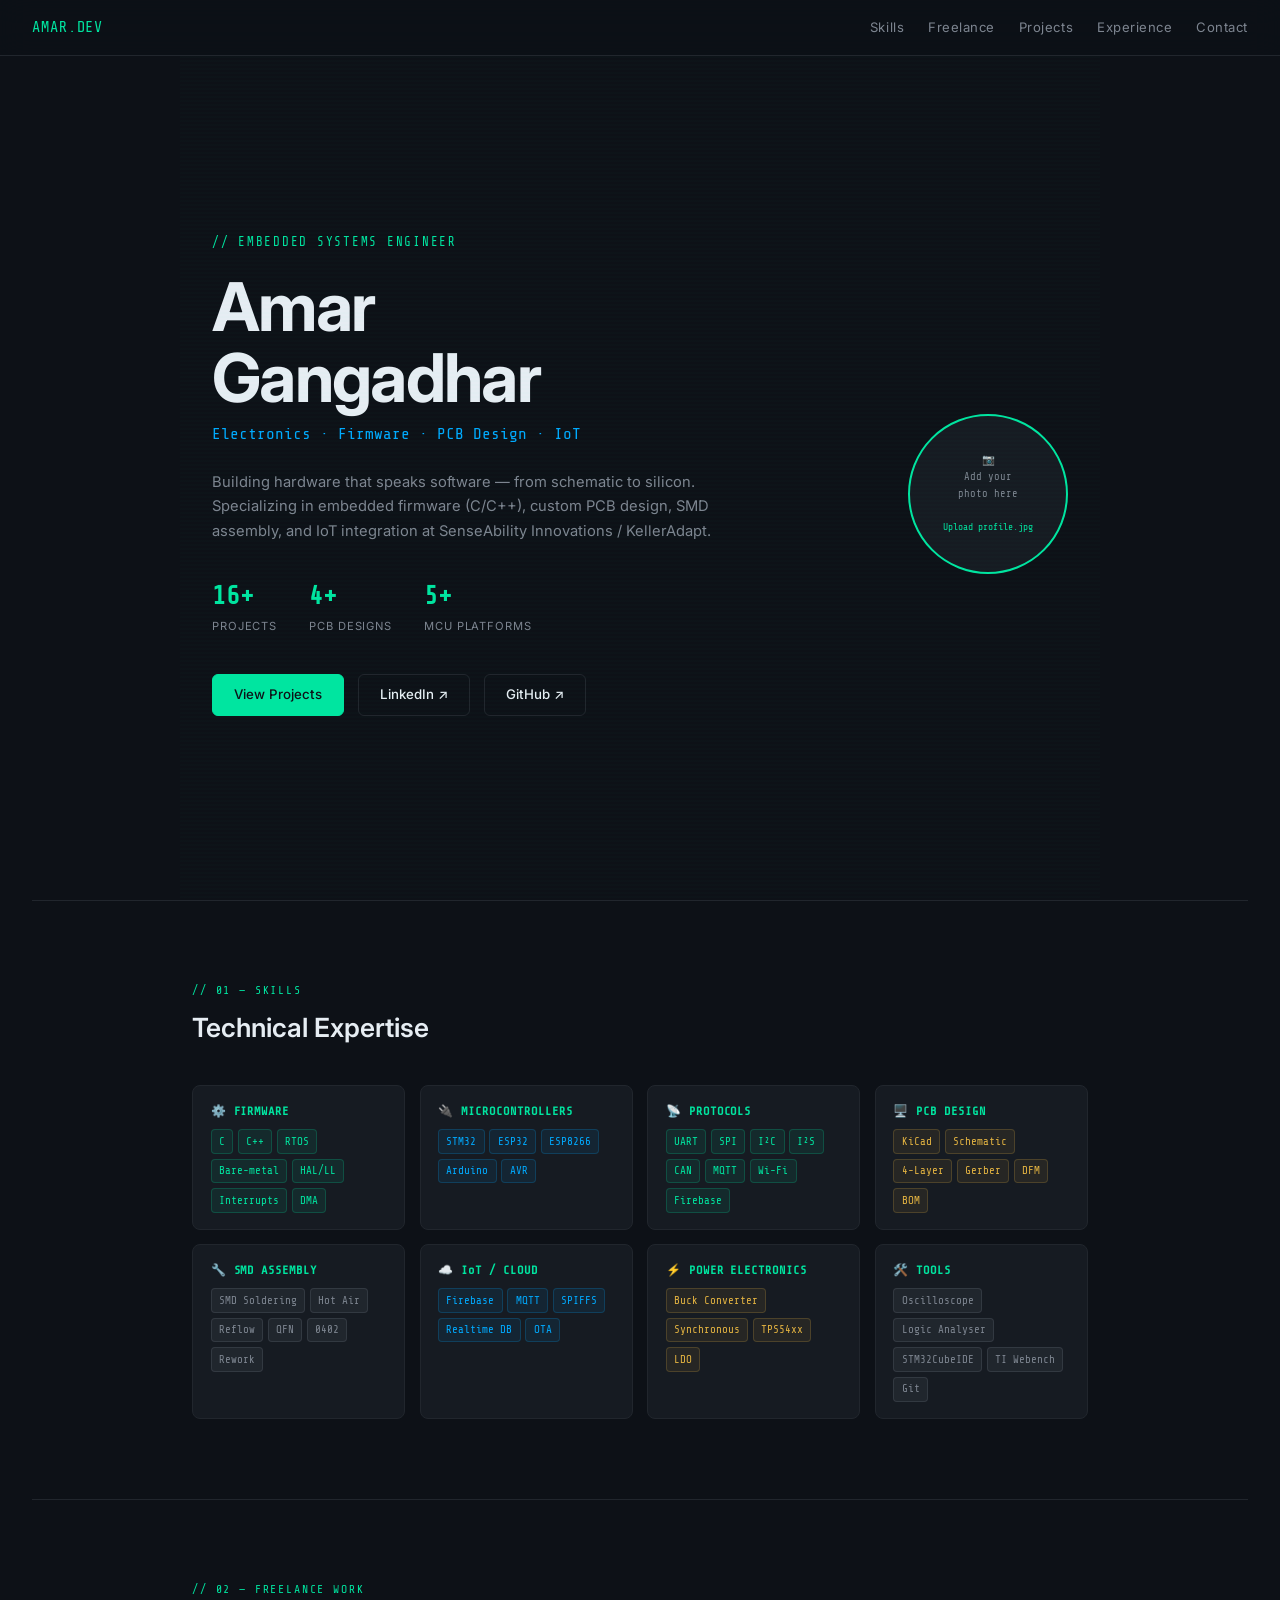
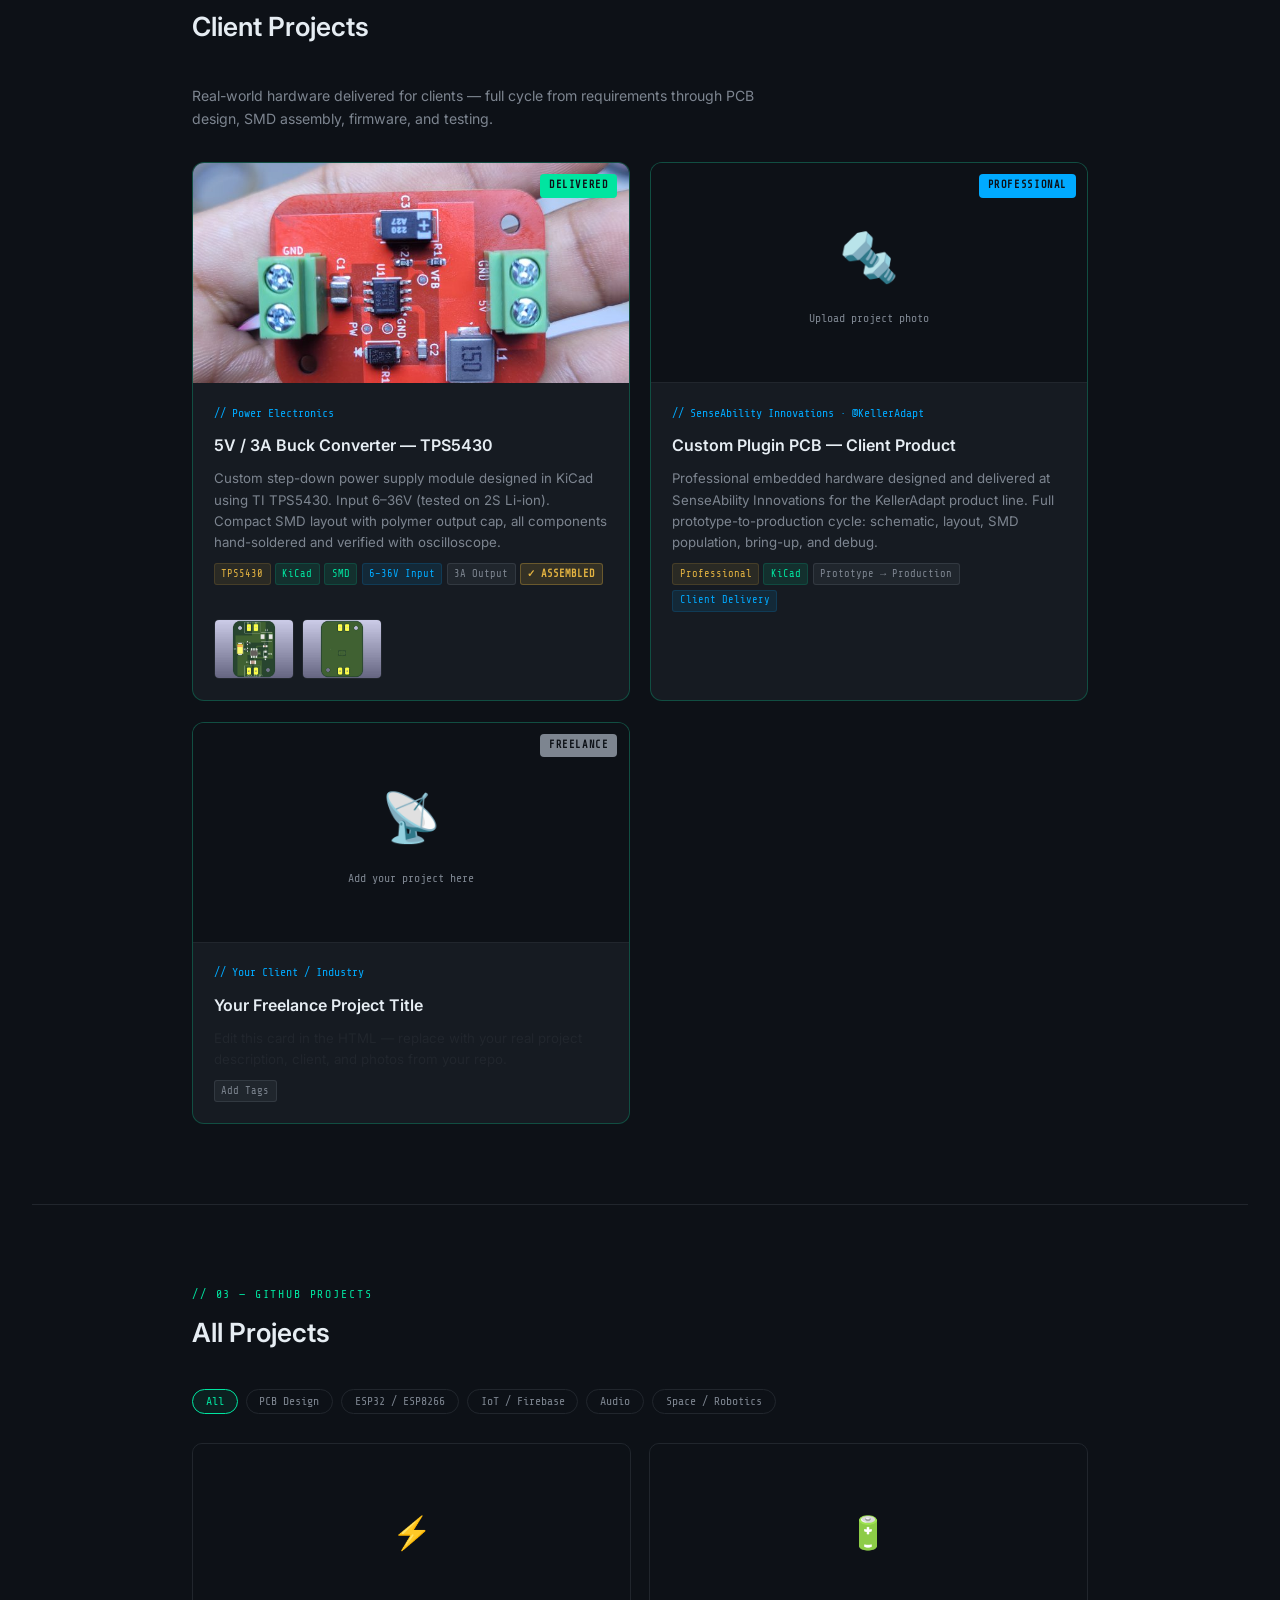
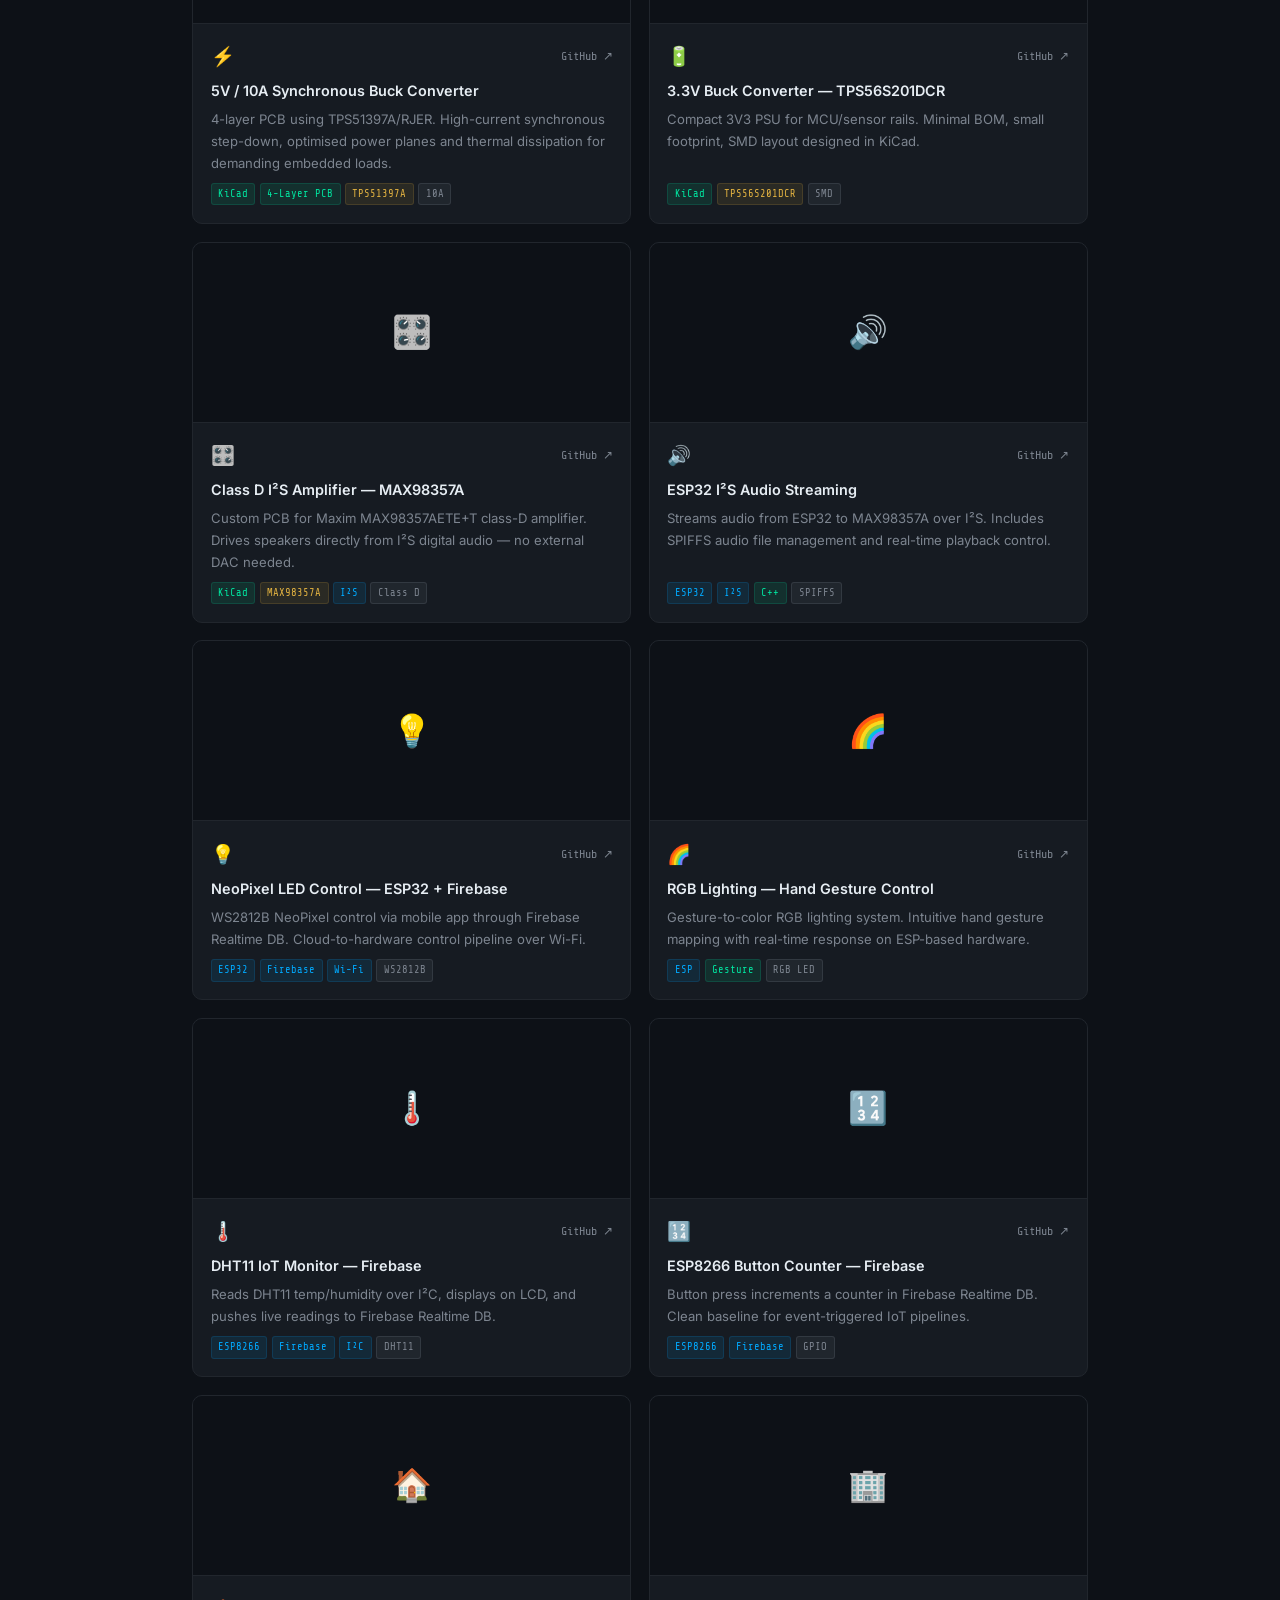
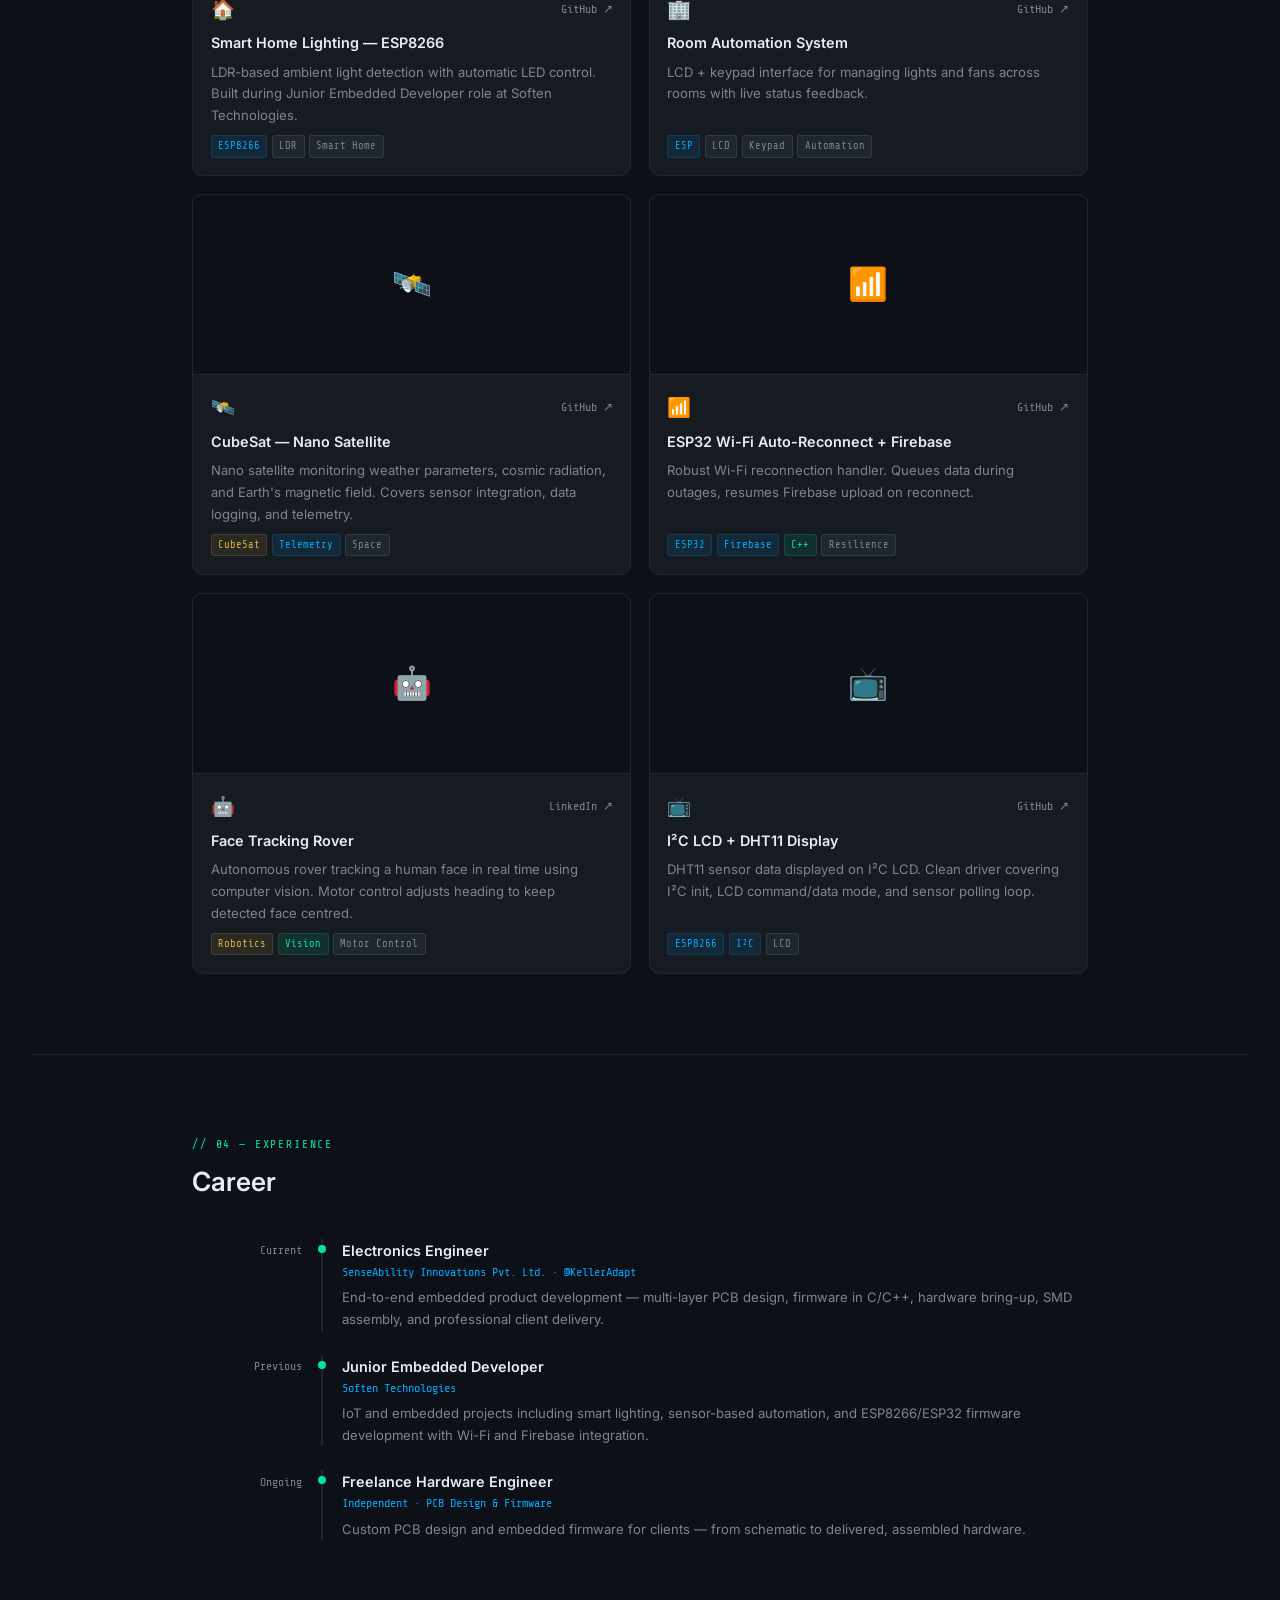
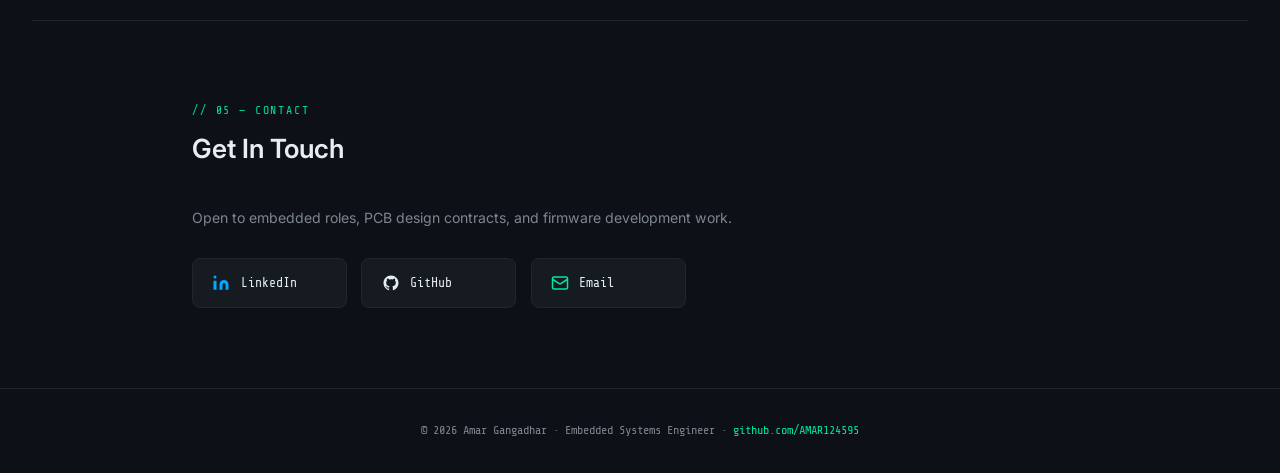
==== index.html @ 8cd04421 "Add 1st Upload of portfolio" ====
<!DOCTYPE html>
<html lang="en">
<head>
  <meta charset="UTF-8"/>
  <meta name="viewport" content="width=device-width, initial-scale=1.0"/>
  <title>Amar Gangadhar | Embedded Systems Engineer</title>
  <link href="https://fonts.googleapis.com/css2?family=Share+Tech+Mono&family=Inter:wght@300;400;500;600;700&display=swap" rel="stylesheet"/>
  <style>
    *,*::before,*::after{box-sizing:border-box;margin:0;padding:0}
    :root{
      --bg:#0d1117;--surface:#161b22;--border:#21262d;
      --accent:#00e5a0;--blue:#0af;--yellow:#e3b341;
      --text:#e6edf3;--muted:#7d8590;
      --mono:"Share Tech Mono",monospace;--sans:"Inter",sans-serif;
    }
    html{scroll-behavior:smooth}
    body{background:var(--bg);color:var(--text);font-family:var(--sans);font-size:15px;line-height:1.65}

    /* NAV */
    nav{position:fixed;top:0;left:0;right:0;z-index:100;display:flex;align-items:center;justify-content:space-between;padding:0 2rem;height:56px;background:rgba(13,17,23,0.92);backdrop-filter:blur(14px);border-bottom:1px solid var(--border)}
    .nav-logo{font-family:var(--mono);color:var(--accent);font-size:.95rem;letter-spacing:.06em}
    .nav-links{display:flex;gap:1.5rem}
    .nav-links a{color:var(--muted);text-decoration:none;font-size:.82rem;letter-spacing:.04em;transition:color .2s}
    .nav-links a:hover{color:var(--accent)}

    /* HERO */
    #hero{min-height:100vh;display:flex;flex-direction:column;justify-content:center;padding:7rem 2rem 4rem;max-width:920px;margin:0 auto;position:relative}
    #hero::before{content:"";position:absolute;inset:0;background:repeating-linear-gradient(0deg,transparent,transparent 2px,rgba(0,229,160,.01) 2px,rgba(0,229,160,.01) 4px);pointer-events:none}
    .hero-tag{font-family:var(--mono);color:var(--accent);font-size:.78rem;letter-spacing:.14em;margin-bottom:1.2rem}
    .hero-layout{display:grid;grid-template-columns:1fr auto;gap:3rem;align-items:center}
    .hero-photo-wrap{width:160px;height:160px;border-radius:50%;border:2px solid var(--accent);overflow:hidden;flex-shrink:0;background:var(--surface);display:flex;align-items:center;justify-content:center}
    .hero-photo-placeholder{font-family:var(--mono);color:var(--muted);font-size:.65rem;text-align:center;padding:1rem;line-height:1.6}
    h1{font-size:clamp(2.4rem,7vw,4.2rem);font-weight:700;line-height:1.05;letter-spacing:-.025em;margin-bottom:.5rem}
    .hero-role{font-family:var(--mono);color:var(--blue);font-size:1rem;margin-bottom:1.4rem}
    .hero-desc{color:var(--muted);max-width:540px;font-size:.92rem;margin-bottom:2rem}
    .hero-stats{display:flex;gap:2rem;margin-bottom:2.4rem}
    .stat-num{font-family:var(--mono);font-size:1.6rem;color:var(--accent);font-weight:700}
    .stat-lbl{font-size:.7rem;color:var(--muted);letter-spacing:.08em}
    .hero-btns{display:flex;gap:.9rem;flex-wrap:wrap}
    .btn{display:inline-flex;align-items:center;gap:.45rem;padding:.55rem 1.3rem;border-radius:6px;font-size:.83rem;font-weight:500;cursor:pointer;text-decoration:none;transition:all .18s}
    .btn-primary{background:var(--accent);color:#0d1117;border:1px solid var(--accent)}
    .btn-primary:hover{background:#00c98d}
    .btn-ghost{background:transparent;color:var(--text);border:1px solid var(--border)}
    .btn-ghost:hover{border-color:var(--accent);color:var(--accent)}

    hr.divider{border:none;border-top:1px solid var(--border);margin:0 2rem}
    section{padding:5rem 2rem;max-width:960px;margin:0 auto}
    .section-label{font-family:var(--mono);color:var(--accent);font-size:.72rem;letter-spacing:.16em;margin-bottom:.4rem}
    h2{font-size:1.65rem;font-weight:600;margin-bottom:2.2rem}

    /* SKILLS */
    .skills-grid{display:grid;grid-template-columns:repeat(auto-fill,minmax(195px,1fr));gap:.9rem}
    .skill-card{background:var(--surface);border:1px solid var(--border);border-radius:8px;padding:1rem 1.1rem;transition:border-color .2s}
    .skill-card:hover{border-color:var(--accent)}
    .skill-card h3{font-size:.75rem;font-family:var(--mono);color:var(--accent);margin-bottom:.45rem;letter-spacing:.08em}
    .skill-tags{display:flex;flex-wrap:wrap;gap:.3rem}
    .tag{font-size:.68rem;padding:.15rem .45rem;border-radius:4px;font-family:var(--mono);border:1px solid}
    .tag-g{background:rgba(0,229,160,.08);color:var(--accent);border-color:rgba(0,229,160,.2)}
    .tag-b{background:rgba(0,170,255,.08);color:var(--blue);border-color:rgba(0,170,255,.2)}
    .tag-gr{background:rgba(125,133,144,.1);color:var(--muted);border-color:rgba(125,133,144,.2)}
    .tag-y{background:rgba(227,179,65,.08);color:var(--yellow);border-color:rgba(227,179,65,.2)}

    /* FILTER */
    .filter-bar{display:flex;flex-wrap:wrap;gap:.5rem;margin-bottom:1.8rem}
    .filter-btn{font-family:var(--mono);font-size:.72rem;padding:.3rem .8rem;border-radius:20px;border:1px solid var(--border);background:transparent;color:var(--muted);cursor:pointer;transition:all .18s}
    .filter-btn:hover,.filter-btn.active{border-color:var(--accent);color:var(--accent);background:rgba(0,229,160,.07)}

    /* PROJECT CARDS */
    .projects-grid{display:grid;grid-template-columns:repeat(auto-fill,minmax(290px,1fr));gap:1.1rem}
    .project-card{background:var(--surface);border:1px solid var(--border);border-radius:10px;overflow:hidden;display:flex;flex-direction:column;transition:border-color .2s,transform .2s}
    .project-card:hover{border-color:var(--accent);transform:translateY(-3px)}
    .project-card.hidden{display:none}
    .project-img{width:100%;height:180px;object-fit:cover;display:block;border-bottom:1px solid var(--border)}
    .project-img-placeholder{width:100%;height:180px;background:var(--bg);display:flex;align-items:center;justify-content:center;font-size:2rem;border-bottom:1px solid var(--border)}
    .project-body{padding:1.1rem;display:flex;flex-direction:column;gap:.55rem;flex:1}
    .project-header{display:flex;align-items:center;justify-content:space-between}
    .project-icon{font-size:1.2rem}
    .project-link{color:var(--muted);text-decoration:none;font-size:.74rem;font-family:var(--mono);transition:color .2s}
    .project-link:hover{color:var(--accent)}
    .project-card h3{font-size:.9rem;font-weight:600;color:var(--text);line-height:1.3}
    .project-desc{font-size:.82rem;color:var(--muted);flex:1}
    .project-tags{display:flex;flex-wrap:wrap;gap:.28rem}
    .pb{font-size:.65rem;font-family:var(--mono);padding:.1rem .4rem;border-radius:3px;background:rgba(0,229,160,.1);color:var(--accent);border:1px solid rgba(0,229,160,.15)}
    .pb.blue{background:rgba(0,170,255,.1);color:var(--blue);border-color:rgba(0,170,255,.15)}
    .pb.yellow{background:rgba(227,179,65,.1);color:var(--yellow);border-color:rgba(227,179,65,.15)}
    .pb.gray{background:rgba(125,133,144,.1);color:var(--muted);border-color:rgba(125,133,144,.2)}
    .pb.pro{background:rgba(227,179,65,.15);color:var(--yellow);border-color:rgba(227,179,65,.3);font-weight:700}

    /* FREELANCE */
    .freelance-grid{display:grid;grid-template-columns:repeat(auto-fill,minmax(320px,1fr));gap:1.3rem}
    .freelance-card{background:var(--surface);border:1px solid rgba(0,229,160,.25);border-radius:12px;overflow:hidden;transition:border-color .2s,transform .2s}
    .freelance-card:hover{border-color:var(--accent);transform:translateY(-3px)}
    .fl-img-wrap{position:relative}
    .fl-img{width:100%;height:220px;object-fit:cover;display:block}
    .fl-badge{position:absolute;top:.7rem;right:.7rem;background:var(--accent);color:#0d1117;font-family:var(--mono);font-size:.65rem;font-weight:700;padding:.2rem .55rem;border-radius:4px;letter-spacing:.06em}
    .fl-body{padding:1.3rem;display:flex;flex-direction:column;gap:.6rem}
    .fl-body h3{font-size:1rem;font-weight:600;color:var(--text)}
    .fl-meta{display:flex;gap:.5rem;align-items:center;flex-wrap:wrap}
    .fl-client{font-family:var(--mono);font-size:.72rem;color:var(--blue)}
    .fl-body p{font-size:.83rem;color:var(--muted);line-height:1.6}
    .fl-images{display:flex;gap:.5rem;padding:.8rem 1.3rem 1.3rem}
    .fl-thumb{width:80px;height:60px;object-fit:cover;border-radius:5px;border:1px solid var(--border);cursor:pointer;transition:border-color .2s}
    .fl-thumb:hover{border-color:var(--accent)}
    .fl-schematic{background:var(--bg);border:1px solid var(--border);border-radius:6px;padding:.4rem;width:100%;overflow:hidden;max-height:160px;display:flex;align-items:center;justify-content:center;font-size:.72rem;color:var(--muted);font-family:var(--mono);margin-top:.5rem}

    /* TIMELINE */
    .timeline{display:flex;flex-direction:column;gap:1.5rem}
    .tl-item{display:grid;grid-template-columns:110px 1fr;gap:1.2rem}
    .tl-date{font-family:var(--mono);font-size:.72rem;color:var(--muted);text-align:right;padding-top:.15rem}
    .tl-body{border-left:2px solid var(--border);padding-left:1.2rem;position:relative}
    .tl-body::before{content:"";position:absolute;left:-5px;top:6px;width:8px;height:8px;background:var(--accent);border-radius:50%}
    .tl-body h3{font-size:.9rem;font-weight:600}
    .tl-company{font-family:var(--mono);font-size:.75rem;color:var(--blue);margin-bottom:.3rem}
    .tl-body p{font-size:.82rem;color:var(--muted)}

    /* CONTACT */
    .contact-grid{display:flex;flex-wrap:wrap;gap:.9rem}
    .contact-card{display:flex;align-items:center;gap:.65rem;background:var(--surface);border:1px solid var(--border);border-radius:8px;padding:.85rem 1.2rem;text-decoration:none;color:var(--text);font-size:.88rem;transition:border-color .2s;min-width:155px}
    .contact-card:hover{border-color:var(--accent);color:var(--accent)}
    .contact-card span{font-family:var(--mono);font-size:.82rem}

    footer{border-top:1px solid var(--border);text-align:center;padding:2rem;font-family:var(--mono);font-size:.75rem;color:var(--muted)}

    @media(max-width:700px){
      .hero-layout{grid-template-columns:1fr}
      .hero-photo-wrap{width:120px;height:120px;order:-1}
      .tl-item{grid-template-columns:1fr}
      .tl-date{text-align:left}
      nav{padding:0 1rem}
      .nav-links{gap:.9rem}
    }
  </style>
</head>
<body>

<nav>
  <span class="nav-logo">AMAR.DEV</span>
  <div class="nav-links">
    <a href="#skills">Skills</a>
    <a href="#freelance">Freelance</a>
    <a href="#projects">Projects</a>
    <a href="#experience">Experience</a>
    <a href="#contact">Contact</a>
  </div>
</nav>

<!-- HERO -->
<section id="hero">
  <div class="hero-tag">// EMBEDDED SYSTEMS ENGINEER</div>
  <div class="hero-layout">
    <div>
      <h1>Amar<br>Gangadhar</h1>
      <div class="hero-role">Electronics · Firmware · PCB Design · IoT</div>
      <p class="hero-desc">Building hardware that speaks software — from schematic to silicon. Specializing in embedded firmware (C/C++), custom PCB design, SMD assembly, and IoT integration at SenseAbility Innovations / KellerAdapt.</p>
      <div class="hero-stats">
        <div class="stat"><div class="stat-num">16+</div><div class="stat-lbl">PROJECTS</div></div>
        <div class="stat"><div class="stat-num">4+</div><div class="stat-lbl">PCB DESIGNS</div></div>
        <div class="stat"><div class="stat-num">5+</div><div class="stat-lbl">MCU PLATFORMS</div></div>
      </div>
      <div class="hero-btns">
        <a href="#projects" class="btn btn-primary">View Projects</a>
        <a href="https://www.linkedin.com/in/amar-gangadhar-6b25a5267" target="_blank" class="btn btn-ghost">LinkedIn ↗</a>
        <a href="https://github.com/AMAR124595" target="_blank" class="btn btn-ghost">GitHub ↗</a>
      </div>
    </div>
    <div class="hero-photo-wrap">
      <div class="hero-photo-placeholder">📷<br>Add your<br>photo here<br><br><span style="color:var(--accent);font-size:.6rem">Upload profile.jpg</span></div>
    </div>
  </div>
</section>

<hr class="divider"/>

<!-- SKILLS -->
<section id="skills">
  <div class="section-label">// 01 — SKILLS</div>
  <h2>Technical Expertise</h2>
  <div class="skills-grid">
    <div class="skill-card"><h3>⚙️ FIRMWARE</h3><div class="skill-tags"><span class="tag tag-g">C</span><span class="tag tag-g">C++</span><span class="tag tag-g">RTOS</span><span class="tag tag-g">Bare-metal</span><span class="tag tag-g">HAL/LL</span><span class="tag tag-g">Interrupts</span><span class="tag tag-g">DMA</span></div></div>
    <div class="skill-card"><h3>🔌 MICROCONTROLLERS</h3><div class="skill-tags"><span class="tag tag-b">STM32</span><span class="tag tag-b">ESP32</span><span class="tag tag-b">ESP8266</span><span class="tag tag-b">Arduino</span><span class="tag tag-b">AVR</span></div></div>
    <div class="skill-card"><h3>📡 PROTOCOLS</h3><div class="skill-tags"><span class="tag tag-g">UART</span><span class="tag tag-g">SPI</span><span class="tag tag-g">I²C</span><span class="tag tag-g">I²S</span><span class="tag tag-g">CAN</span><span class="tag tag-g">MQTT</span><span class="tag tag-g">Wi-Fi</span><span class="tag tag-g">Firebase</span></div></div>
    <div class="skill-card"><h3>🖥️ PCB DESIGN</h3><div class="skill-tags"><span class="tag tag-y">KiCad</span><span class="tag tag-y">Schematic</span><span class="tag tag-y">4-Layer</span><span class="tag tag-y">Gerber</span><span class="tag tag-y">DFM</span><span class="tag tag-y">BOM</span></div></div>
    <div class="skill-card"><h3>🔧 SMD ASSEMBLY</h3><div class="skill-tags"><span class="tag tag-gr">SMD Soldering</span><span class="tag tag-gr">Hot Air</span><span class="tag tag-gr">Reflow</span><span class="tag tag-gr">QFN</span><span class="tag tag-gr">0402</span><span class="tag tag-gr">Rework</span></div></div>
    <div class="skill-card"><h3>☁️ IoT / CLOUD</h3><div class="skill-tags"><span class="tag tag-b">Firebase</span><span class="tag tag-b">MQTT</span><span class="tag tag-b">SPIFFS</span><span class="tag tag-b">Realtime DB</span><span class="tag tag-b">OTA</span></div></div>
    <div class="skill-card"><h3>⚡ POWER ELECTRONICS</h3><div class="skill-tags"><span class="tag tag-y">Buck Converter</span><span class="tag tag-y">Synchronous</span><span class="tag tag-y">TPS54xx</span><span class="tag tag-y">LDO</span></div></div>
    <div class="skill-card"><h3>🛠️ TOOLS</h3><div class="skill-tags"><span class="tag tag-gr">Oscilloscope</span><span class="tag tag-gr">Logic Analyser</span><span class="tag tag-gr">STM32CubeIDE</span><span class="tag tag-gr">TI Webench</span><span class="tag tag-gr">Git</span></div></div>
  </div>
</section>

<hr class="divider"/>

<!-- FREELANCE -->
<section id="freelance">
  <div class="section-label">// 02 — FREELANCE WORK</div>
  <h2>Client Projects</h2>
  <p style="color:var(--muted);font-size:.88rem;margin-bottom:2rem;max-width:580px">Real-world hardware delivered for clients — full cycle from requirements through PCB design, SMD assembly, firmware, and testing.</p>

  <div class="freelance-grid">

    <!-- Freelance #1 — Buck Converter 5V (real photos available) -->
    <div class="freelance-card">
      <div class="fl-img-wrap">
        <img class="fl-img" src="[data-uri]" alt="5V Buck Converter assembled PCB"/>
        <span class="fl-badge">DELIVERED</span>
      </div>
      <div class="fl-body">
        <div class="fl-meta">
          <span class="fl-client">// Power Electronics</span>
        </div>
        <h3>5V / 3A Buck Converter — TPS5430</h3>
        <p>Custom step-down power supply module designed in KiCad using TI TPS5430. Input 6–36V (tested on 2S Li-ion). Compact SMD layout with polymer output cap, all components hand-soldered and verified with oscilloscope.</p>
        <div class="project-tags">
          <span class="pb yellow">TPS5430</span>
          <span class="pb">KiCad</span>
          <span class="pb">SMD</span>
          <span class="pb blue">6–36V Input</span>
          <span class="pb gray">3A Output</span>
          <span class="pb pro">✓ ASSEMBLED</span>
        </div>
      </div>
      <div class="fl-images">
        <img class="fl-thumb" src="[data-uri]" alt="PCB 3D front view"/>
        <img class="fl-thumb" src="[data-uri]" alt="PCB 3D bottom view"/>
      </div>
    </div>

    <!-- Freelance #2 — Placeholder for next project -->
    <div class="freelance-card">
      <div class="fl-img-wrap">
        <div style="width:100%;height:220px;background:var(--bg);display:flex;align-items:center;justify-content:center;flex-direction:column;gap:.8rem;border-bottom:1px solid var(--border)">
          <span style="font-size:3rem">🔩</span>
          <span style="font-family:var(--mono);font-size:.72rem;color:var(--muted)">Upload project photo</span>
        </div>
        <span class="fl-badge" style="background:var(--blue);color:#0d1117">PROFESSIONAL</span>
      </div>
      <div class="fl-body">
        <div class="fl-meta">
          <span class="fl-client">// SenseAbility Innovations · @KellerAdapt</span>
        </div>
        <h3>Custom Plugin PCB — Client Product</h3>
        <p>Professional embedded hardware designed and delivered at SenseAbility Innovations for the KellerAdapt product line. Full prototype-to-production cycle: schematic, layout, SMD population, bring-up, and debug.</p>
        <div class="project-tags">
          <span class="pb yellow">Professional</span>
          <span class="pb">KiCad</span>
          <span class="pb gray">Prototype → Production</span>
          <span class="pb blue">Client Delivery</span>
        </div>
      </div>
    </div>

    <!-- Freelance #3 placeholder -->
    <div class="freelance-card">
      <div class="fl-img-wrap">
        <div style="width:100%;height:220px;background:var(--bg);display:flex;align-items:center;justify-content:center;flex-direction:column;gap:.8rem;border-bottom:1px solid var(--border)">
          <span style="font-size:3rem">📡</span>
          <span style="font-family:var(--mono);font-size:.72rem;color:var(--muted)">Add your project here</span>
        </div>
        <span class="fl-badge" style="background:var(--muted);color:#0d1117">FREELANCE</span>
      </div>
      <div class="fl-body">
        <div class="fl-meta">
          <span class="fl-client">// Your Client / Industry</span>
        </div>
        <h3>Your Freelance Project Title</h3>
        <p style="color:var(--border)">Edit this card in the HTML — replace with your real project description, client, and photos from your repo.</p>
        <div class="project-tags">
          <span class="pb gray">Add Tags</span>
        </div>
      </div>
    </div>

  </div>
</section>

<hr class="divider"/>

<!-- GITHUB PROJECTS -->
<section id="projects">
  <div class="section-label">// 03 — GITHUB PROJECTS</div>
  <h2>All Projects</h2>

  <div class="filter-bar">
    <button class="filter-btn active" onclick="filterProjects('all',this)">All</button>
    <button class="filter-btn" onclick="filterProjects('pcb',this)">PCB Design</button>
    <button class="filter-btn" onclick="filterProjects('esp',this)">ESP32 / ESP8266</button>
    <button class="filter-btn" onclick="filterProjects('iot',this)">IoT / Firebase</button>
    <button class="filter-btn" onclick="filterProjects('audio',this)">Audio</button>
    <button class="filter-btn" onclick="filterProjects('space',this)">Space / Robotics</button>
  </div>

  <div class="projects-grid" id="projectsGrid">

    <div class="project-card" data-cat="pcb">
      <div class="project-img-placeholder">⚡</div>
      <div class="project-body">
        <div class="project-header"><span class="project-icon">⚡</span><a href="https://github.com/AMAR124595/5V_10A-Buck-converter" target="_blank" class="project-link">GitHub ↗</a></div>
        <h3>5V / 10A Synchronous Buck Converter</h3>
        <p class="project-desc">4-layer PCB using TPS51397A/RJER. High-current synchronous step-down, optimised power planes and thermal dissipation for demanding embedded loads.</p>
        <div class="project-tags"><span class="pb">KiCad</span><span class="pb">4-Layer PCB</span><span class="pb yellow">TPS51397A</span><span class="pb gray">10A</span></div>
      </div>
    </div>

    <div class="project-card" data-cat="pcb">
      <div class="project-img-placeholder">🔋</div>
      <div class="project-body">
        <div class="project-header"><span class="project-icon">🔋</span><a href="https://github.com/AMAR124595/3V3-Buck_converter" target="_blank" class="project-link">GitHub ↗</a></div>
        <h3>3.3V Buck Converter — TPS56S201DCR</h3>
        <p class="project-desc">Compact 3V3 PSU for MCU/sensor rails. Minimal BOM, small footprint, SMD layout designed in KiCad.</p>
        <div class="project-tags"><span class="pb">KiCad</span><span class="pb yellow">TPS56S201DCR</span><span class="pb gray">SMD</span></div>
      </div>
    </div>

    <div class="project-card" data-cat="pcb audio">
      <div class="project-img-placeholder">🎛️</div>
      <div class="project-body">
        <div class="project-header"><span class="project-icon">🎛️</span><a href="https://github.com/AMAR124595/MAX98357A-I2S-Amp" target="_blank" class="project-link">GitHub ↗</a></div>
        <h3>Class D I²S Amplifier — MAX98357A</h3>
        <p class="project-desc">Custom PCB for Maxim MAX98357AETE+T class-D amplifier. Drives speakers directly from I²S digital audio — no external DAC needed.</p>
        <div class="project-tags"><span class="pb">KiCad</span><span class="pb yellow">MAX98357A</span><span class="pb blue">I²S</span><span class="pb gray">Class D</span></div>
      </div>
    </div>

    <div class="project-card" data-cat="esp audio">
      <div class="project-img-placeholder">🔊</div>
      <div class="project-body">
        <div class="project-header"><span class="project-icon">🔊</span><a href="https://github.com/AMAR124595/ESP32_I2S-Audio" target="_blank" class="project-link">GitHub ↗</a></div>
        <h3>ESP32 I²S Audio Streaming</h3>
        <p class="project-desc">Streams audio from ESP32 to MAX98357A over I²S. Includes SPIFFS audio file management and real-time playback control.</p>
        <div class="project-tags"><span class="pb blue">ESP32</span><span class="pb blue">I²S</span><span class="pb">C++</span><span class="pb gray">SPIFFS</span></div>
      </div>
    </div>

    <div class="project-card" data-cat="esp iot">
      <div class="project-img-placeholder">💡</div>
      <div class="project-body">
        <div class="project-header"><span class="project-icon">💡</span><a href="https://github.com/AMAR124595/NeoPixel-LED-Control-with-ESP32-and-Firebase" target="_blank" class="project-link">GitHub ↗</a></div>
        <h3>NeoPixel LED Control — ESP32 + Firebase</h3>
        <p class="project-desc">WS2812B NeoPixel control via mobile app through Firebase Realtime DB. Cloud-to-hardware control pipeline over Wi-Fi.</p>
        <div class="project-tags"><span class="pb blue">ESP32</span><span class="pb blue">Firebase</span><span class="pb blue">Wi-Fi</span><span class="pb gray">WS2812B</span></div>
      </div>
    </div>

    <div class="project-card" data-cat="esp iot">
      <div class="project-img-placeholder">🌈</div>
      <div class="project-body">
        <div class="project-header"><span class="project-icon">🌈</span><a href="https://github.com/AMAR124595/Smart-RGB-Lighting-Control-with-Hand-Gesture-Recognition" target="_blank" class="project-link">GitHub ↗</a></div>
        <h3>RGB Lighting — Hand Gesture Control</h3>
        <p class="project-desc">Gesture-to-color RGB lighting system. Intuitive hand gesture mapping with real-time response on ESP-based hardware.</p>
        <div class="project-tags"><span class="pb blue">ESP</span><span class="pb">Gesture</span><span class="pb gray">RGB LED</span></div>
      </div>
    </div>

    <div class="project-card" data-cat="esp iot">
      <div class="project-img-placeholder">🌡️</div>
      <div class="project-body">
        <div class="project-header"><span class="project-icon">🌡️</span><a href="https://github.com/AMAR124595/DHT-11-WITH-FIREBASE" target="_blank" class="project-link">GitHub ↗</a></div>
        <h3>DHT11 IoT Monitor — Firebase</h3>
        <p class="project-desc">Reads DHT11 temp/humidity over I²C, displays on LCD, and pushes live readings to Firebase Realtime DB.</p>
        <div class="project-tags"><span class="pb blue">ESP8266</span><span class="pb blue">Firebase</span><span class="pb blue">I²C</span><span class="pb gray">DHT11</span></div>
      </div>
    </div>

    <div class="project-card" data-cat="esp iot">
      <div class="project-img-placeholder">🔢</div>
      <div class="project-body">
        <div class="project-header"><span class="project-icon">🔢</span><a href="https://github.com/AMAR124595/Firebase-Count" target="_blank" class="project-link">GitHub ↗</a></div>
        <h3>ESP8266 Button Counter — Firebase</h3>
        <p class="project-desc">Button press increments a counter in Firebase Realtime DB. Clean baseline for event-triggered IoT pipelines.</p>
        <div class="project-tags"><span class="pb blue">ESP8266</span><span class="pb blue">Firebase</span><span class="pb gray">GPIO</span></div>
      </div>
    </div>

    <div class="project-card" data-cat="esp iot">
      <div class="project-img-placeholder">🏠</div>
      <div class="project-body">
        <div class="project-header"><span class="project-icon">🏠</span><a href="https://github.com/AMAR124595/Smart-Home-Lighting-Control-System-in-ESP8266" target="_blank" class="project-link">GitHub ↗</a></div>
        <h3>Smart Home Lighting — ESP8266</h3>
        <p class="project-desc">LDR-based ambient light detection with automatic LED control. Built during Junior Embedded Developer role at Soften Technologies.</p>
        <div class="project-tags"><span class="pb blue">ESP8266</span><span class="pb gray">LDR</span><span class="pb gray">Smart Home</span></div>
      </div>
    </div>

    <div class="project-card" data-cat="esp iot">
      <div class="project-img-placeholder">🏢</div>
      <div class="project-body">
        <div class="project-header"><span class="project-icon">🏢</span><a href="https://github.com/AMAR124595/PROJECT-ROOM-AUTOMATION" target="_blank" class="project-link">GitHub ↗</a></div>
        <h3>Room Automation System</h3>
        <p class="project-desc">LCD + keypad interface for managing lights and fans across rooms with live status feedback.</p>
        <div class="project-tags"><span class="pb blue">ESP</span><span class="pb gray">LCD</span><span class="pb gray">Keypad</span><span class="pb gray">Automation</span></div>
      </div>
    </div>

    <div class="project-card" data-cat="space">
      <div class="project-img-placeholder">🛰️</div>
      <div class="project-body">
        <div class="project-header"><span class="project-icon">🛰️</span><a href="https://github.com/AMAR124595/CUBSAT" target="_blank" class="project-link">GitHub ↗</a></div>
        <h3>CubeSat — Nano Satellite</h3>
        <p class="project-desc">Nano satellite monitoring weather parameters, cosmic radiation, and Earth's magnetic field. Covers sensor integration, data logging, and telemetry.</p>
        <div class="project-tags"><span class="pb yellow">CubeSat</span><span class="pb blue">Telemetry</span><span class="pb gray">Space</span></div>
      </div>
    </div>

    <div class="project-card" data-cat="esp iot">
      <div class="project-img-placeholder">📶</div>
      <div class="project-body">
        <div class="project-header"><span class="project-icon">📶</span><a href="https://github.com/AMAR124595/AMAR124595-WIFI_RECONNECTION_ON_ESP32_FIREBASE" target="_blank" class="project-link">GitHub ↗</a></div>
        <h3>ESP32 Wi-Fi Auto-Reconnect + Firebase</h3>
        <p class="project-desc">Robust Wi-Fi reconnection handler. Queues data during outages, resumes Firebase upload on reconnect.</p>
        <div class="project-tags"><span class="pb blue">ESP32</span><span class="pb blue">Firebase</span><span class="pb">C++</span><span class="pb gray">Resilience</span></div>
      </div>
    </div>

    <div class="project-card" data-cat="space">
      <div class="project-img-placeholder">🤖</div>
      <div class="project-body">
        <div class="project-header"><span class="project-icon">🤖</span><a href="https://www.linkedin.com/in/amar-gangadhar-6b25a5267" target="_blank" class="project-link">LinkedIn ↗</a></div>
        <h3>Face Tracking Rover</h3>
        <p class="project-desc">Autonomous rover tracking a human face in real time using computer vision. Motor control adjusts heading to keep detected face centred.</p>
        <div class="project-tags"><span class="pb yellow">Robotics</span><span class="pb">Vision</span><span class="pb gray">Motor Control</span></div>
      </div>
    </div>

    <div class="project-card" data-cat="esp">
      <div class="project-img-placeholder">📺</div>
      <div class="project-body">
        <div class="project-header"><span class="project-icon">📺</span><a href="https://github.com/AMAR124595/i2c-LCD-DHT-11" target="_blank" class="project-link">GitHub ↗</a></div>
        <h3>I²C LCD + DHT11 Display</h3>
        <p class="project-desc">DHT11 sensor data displayed on I²C LCD. Clean driver covering I²C init, LCD command/data mode, and sensor polling loop.</p>
        <div class="project-tags"><span class="pb blue">ESP8266</span><span class="pb blue">I²C</span><span class="pb gray">LCD</span></div>
      </div>
    </div>

  </div>
</section>

<hr class="divider"/>

<!-- EXPERIENCE -->
<section id="experience">
  <div class="section-label">// 04 — EXPERIENCE</div>
  <h2>Career</h2>
  <div class="timeline">
    <div class="tl-item">
      <div class="tl-date">Current</div>
      <div class="tl-body">
        <h3>Electronics Engineer</h3>
        <div class="tl-company">SenseAbility Innovations Pvt. Ltd. · @KellerAdapt</div>
        <p>End-to-end embedded product development — multi-layer PCB design, firmware in C/C++, hardware bring-up, SMD assembly, and professional client delivery.</p>
      </div>
    </div>
    <div class="tl-item">
      <div class="tl-date">Previous</div>
      <div class="tl-body">
        <h3>Junior Embedded Developer</h3>
        <div class="tl-company">Soften Technologies</div>
        <p>IoT and embedded projects including smart lighting, sensor-based automation, and ESP8266/ESP32 firmware development with Wi-Fi and Firebase integration.</p>
      </div>
    </div>
    <div class="tl-item">
      <div class="tl-date">Ongoing</div>
      <div class="tl-body">
        <h3>Freelance Hardware Engineer</h3>
        <div class="tl-company">Independent · PCB Design & Firmware</div>
        <p>Custom PCB design and embedded firmware for clients — from schematic to delivered, assembled hardware.</p>
      </div>
    </div>
  </div>
</section>

<hr class="divider"/>

<!-- CONTACT -->
<section id="contact">
  <div class="section-label">// 05 — CONTACT</div>
  <h2>Get In Touch</h2>
  <p style="color:var(--muted);margin-bottom:1.8rem;font-size:.88rem">Open to embedded roles, PCB design contracts, and firmware development work.</p>
  <div class="contact-grid">
    <a href="https://www.linkedin.com/in/amar-gangadhar-6b25a5267" target="_blank" class="contact-card">
      <svg width="18" height="18" viewBox="0 0 24 24" fill="#0af"><path d="M16 8a6 6 0 016 6v7h-4v-7a2 2 0 00-2-2 2 2 0 00-2 2v7h-4v-7a6 6 0 016-6zM2 9h4v12H2z"/><circle cx="4" cy="4" r="2" fill="#0af"/></svg>
      <span>LinkedIn</span>
    </a>
    <a href="https://github.com/AMAR124595" target="_blank" class="contact-card">
      <svg width="18" height="18" viewBox="0 0 24 24" fill="#e6edf3"><path d="M12 2C6.477 2 2 6.484 2 12.017c0 4.425 2.865 8.18 6.839 9.504.5.092.682-.217.682-.483 0-.237-.008-.868-.013-1.703-2.782.605-3.369-1.343-3.369-1.343-.454-1.158-1.11-1.466-1.11-1.466-.908-.62.069-.608.069-.608 1.003.07 1.531 1.032 1.531 1.032.892 1.53 2.341 1.088 2.91.832.092-.647.35-1.088.636-1.338-2.22-.253-4.555-1.113-4.555-4.951 0-1.093.39-1.988 1.029-2.688-.103-.253-.446-1.272.098-2.65 0 0 .84-.27 2.75 1.026A9.564 9.564 0 0112 6.844c.85.004 1.705.115 2.504.337 1.909-1.296 2.747-1.027 2.747-1.027.546 1.379.202 2.398.1 2.651.64.7 1.028 1.595 1.028 2.688 0 3.848-2.339 4.695-4.566 4.943.359.309.678.92.678 1.855 0 1.338-.012 2.419-.012 2.747 0 .268.18.58.688.482A10.019 10.019 0 0022 12.017C22 6.484 17.522 2 12 2z"/></svg>
      <span>GitHub</span>
    </a>
    <a href="mailto:your@email.com" class="contact-card">
      <svg width="18" height="18" viewBox="0 0 24 24" fill="none" stroke="#00e5a0" stroke-width="2"><rect x="2" y="4" width="20" height="16" rx="2"/><path d="m22 7-8.97 5.7a1.94 1.94 0 01-2.06 0L2 7"/></svg>
      <span>Email</span>
    </a>
  </div>
</section>

<footer><p>© 2026 Amar Gangadhar · Embedded Systems Engineer · <a href="https://github.com/AMAR124595" style="color:var(--accent);text-decoration:none">github.com/AMAR124595</a></p></footer>

<script>
function filterProjects(cat,btn){
  document.querySelectorAll(".filter-btn").forEach(b=>b.classList.remove("active"));
  btn.classList.add("active");
  document.querySelectorAll(".project-card").forEach(card=>{
    if(cat==="all") card.classList.remove("hidden");
    else card.classList.toggle("hidden",!(card.dataset.cat||"").includes(cat));
  });
}
</script>
</body>
</html>
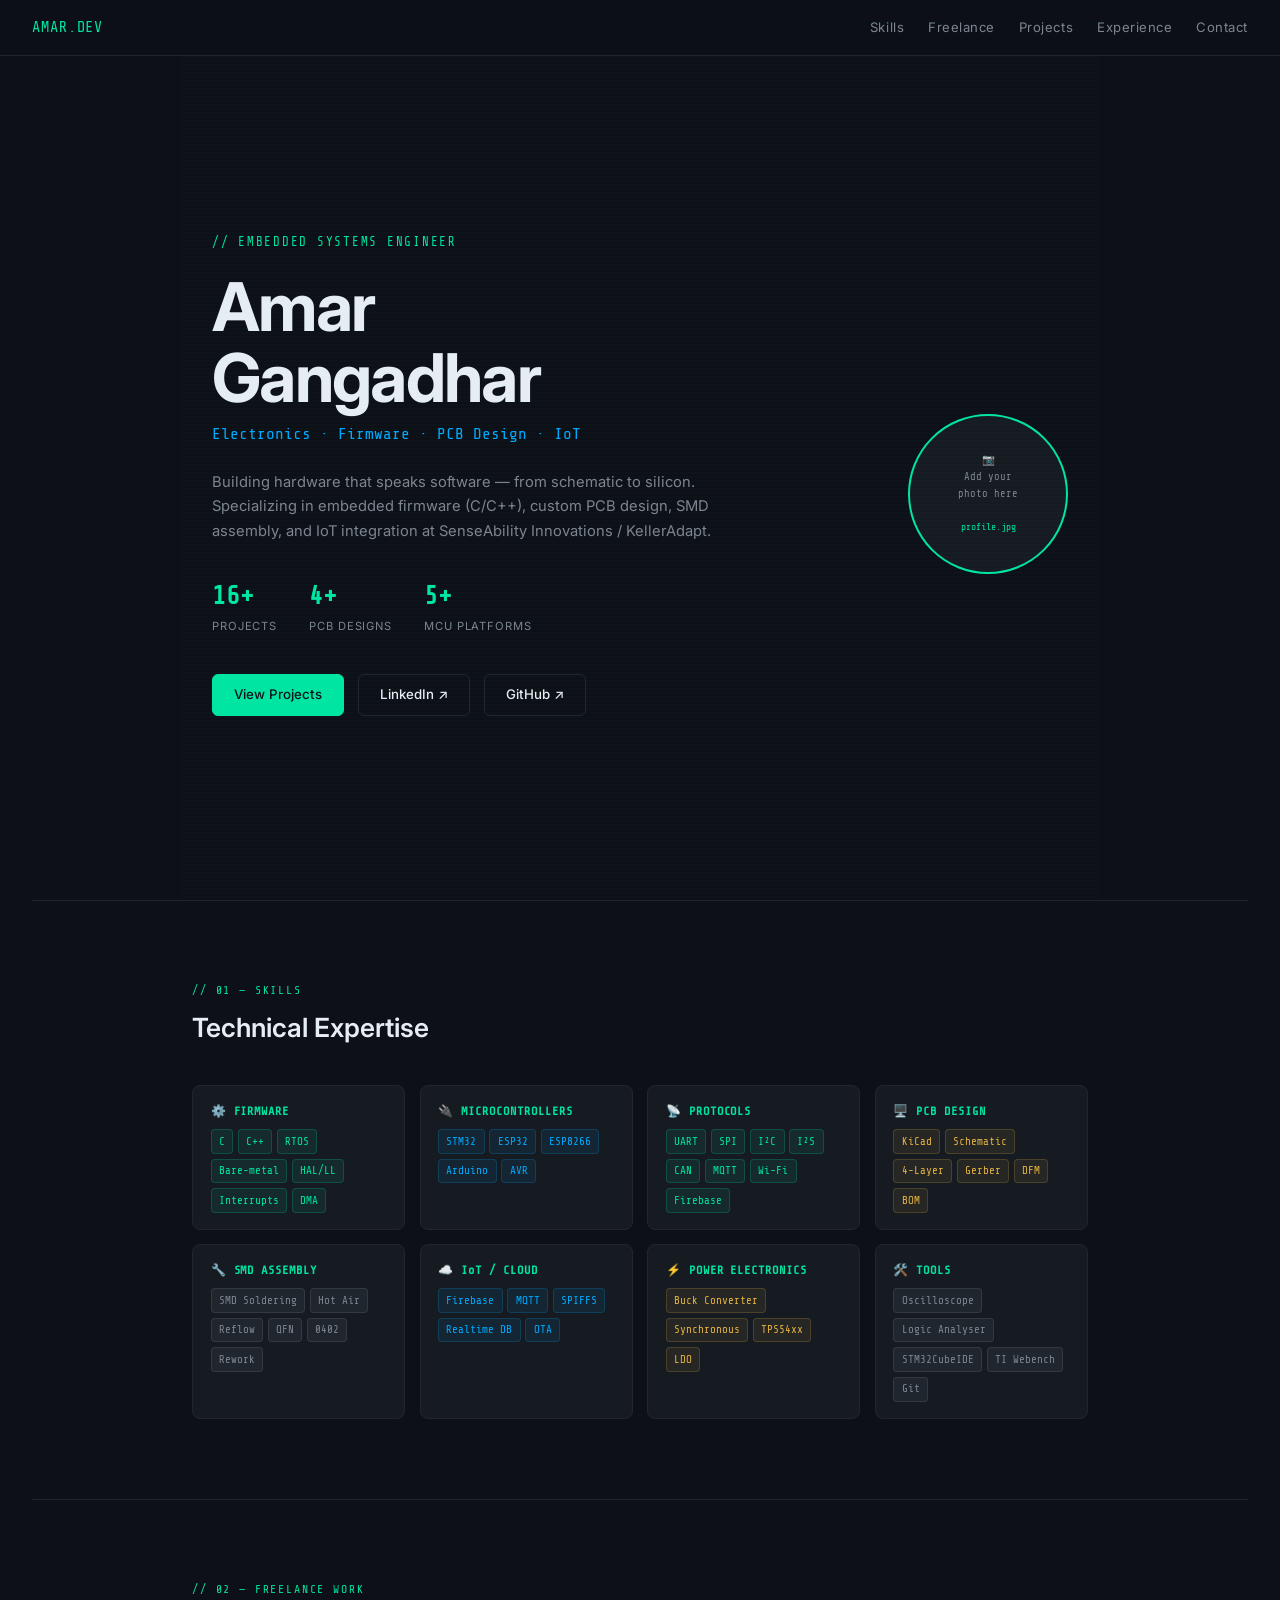
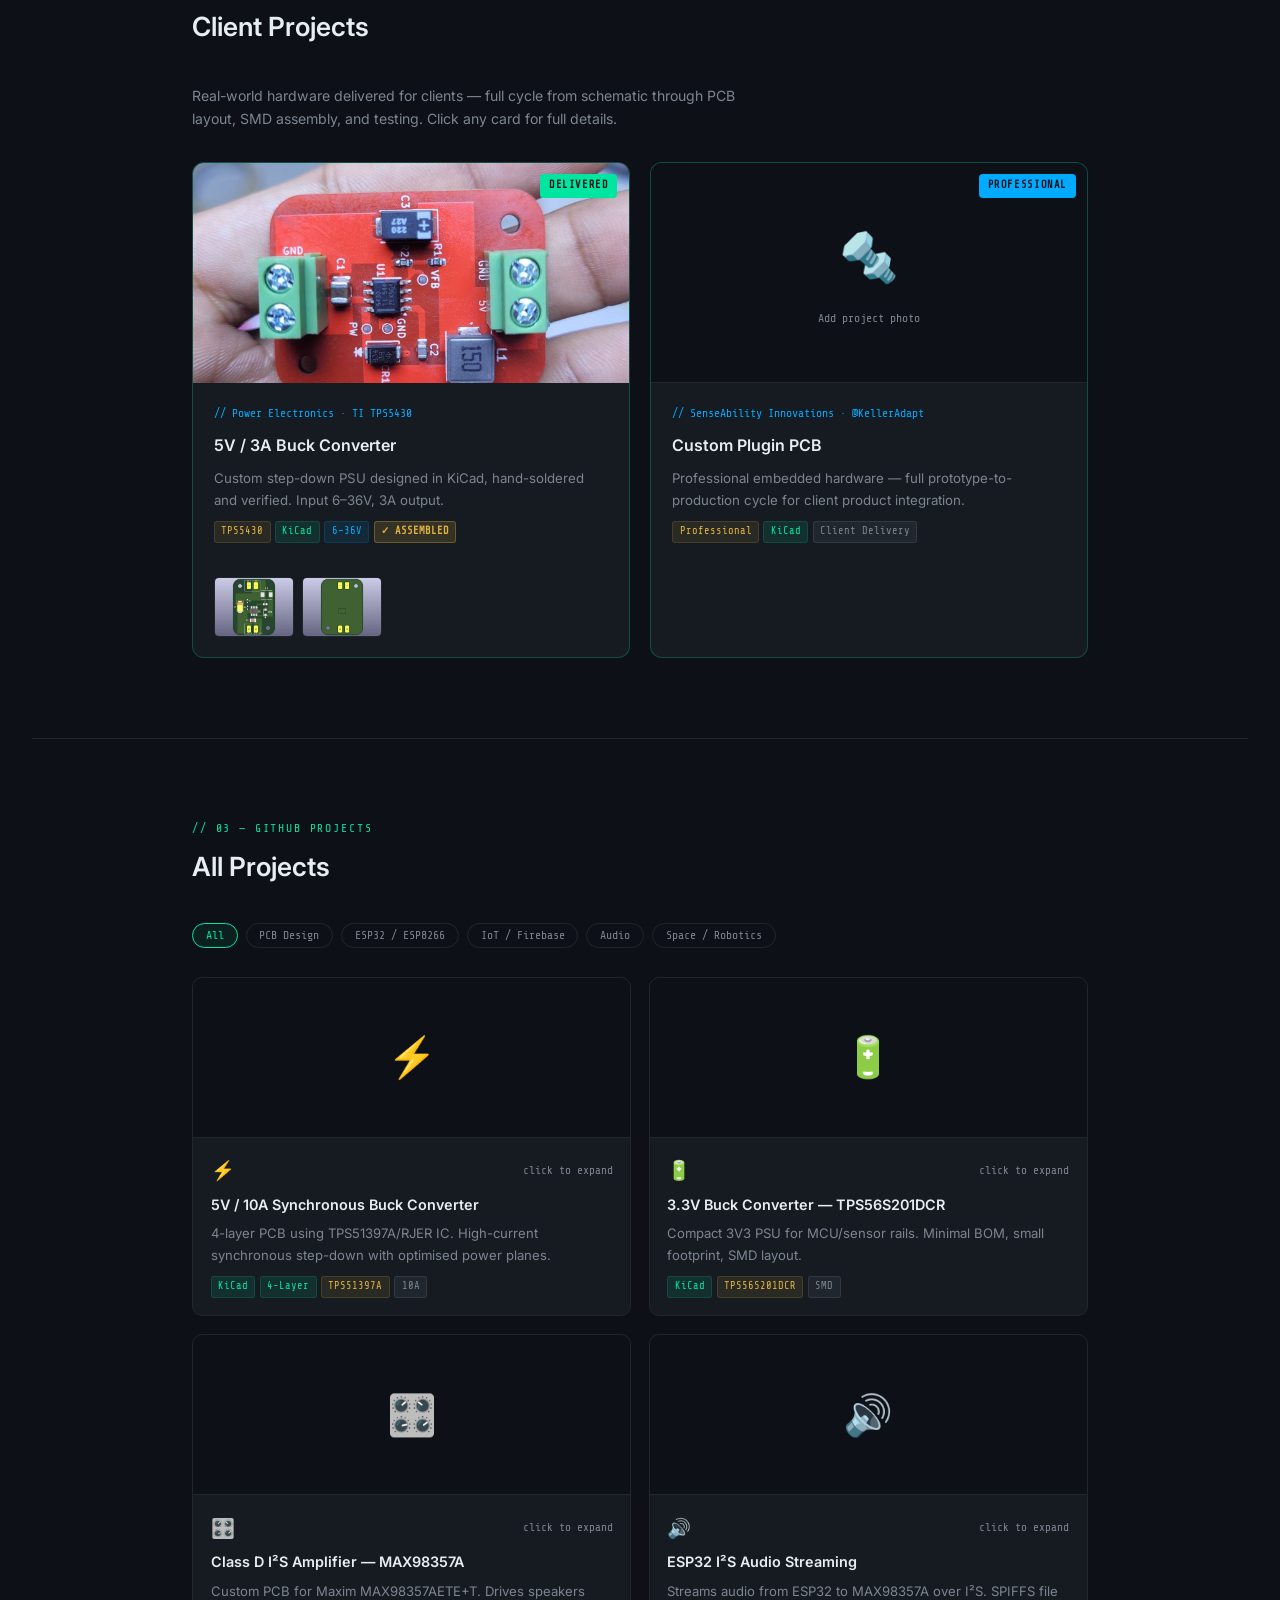
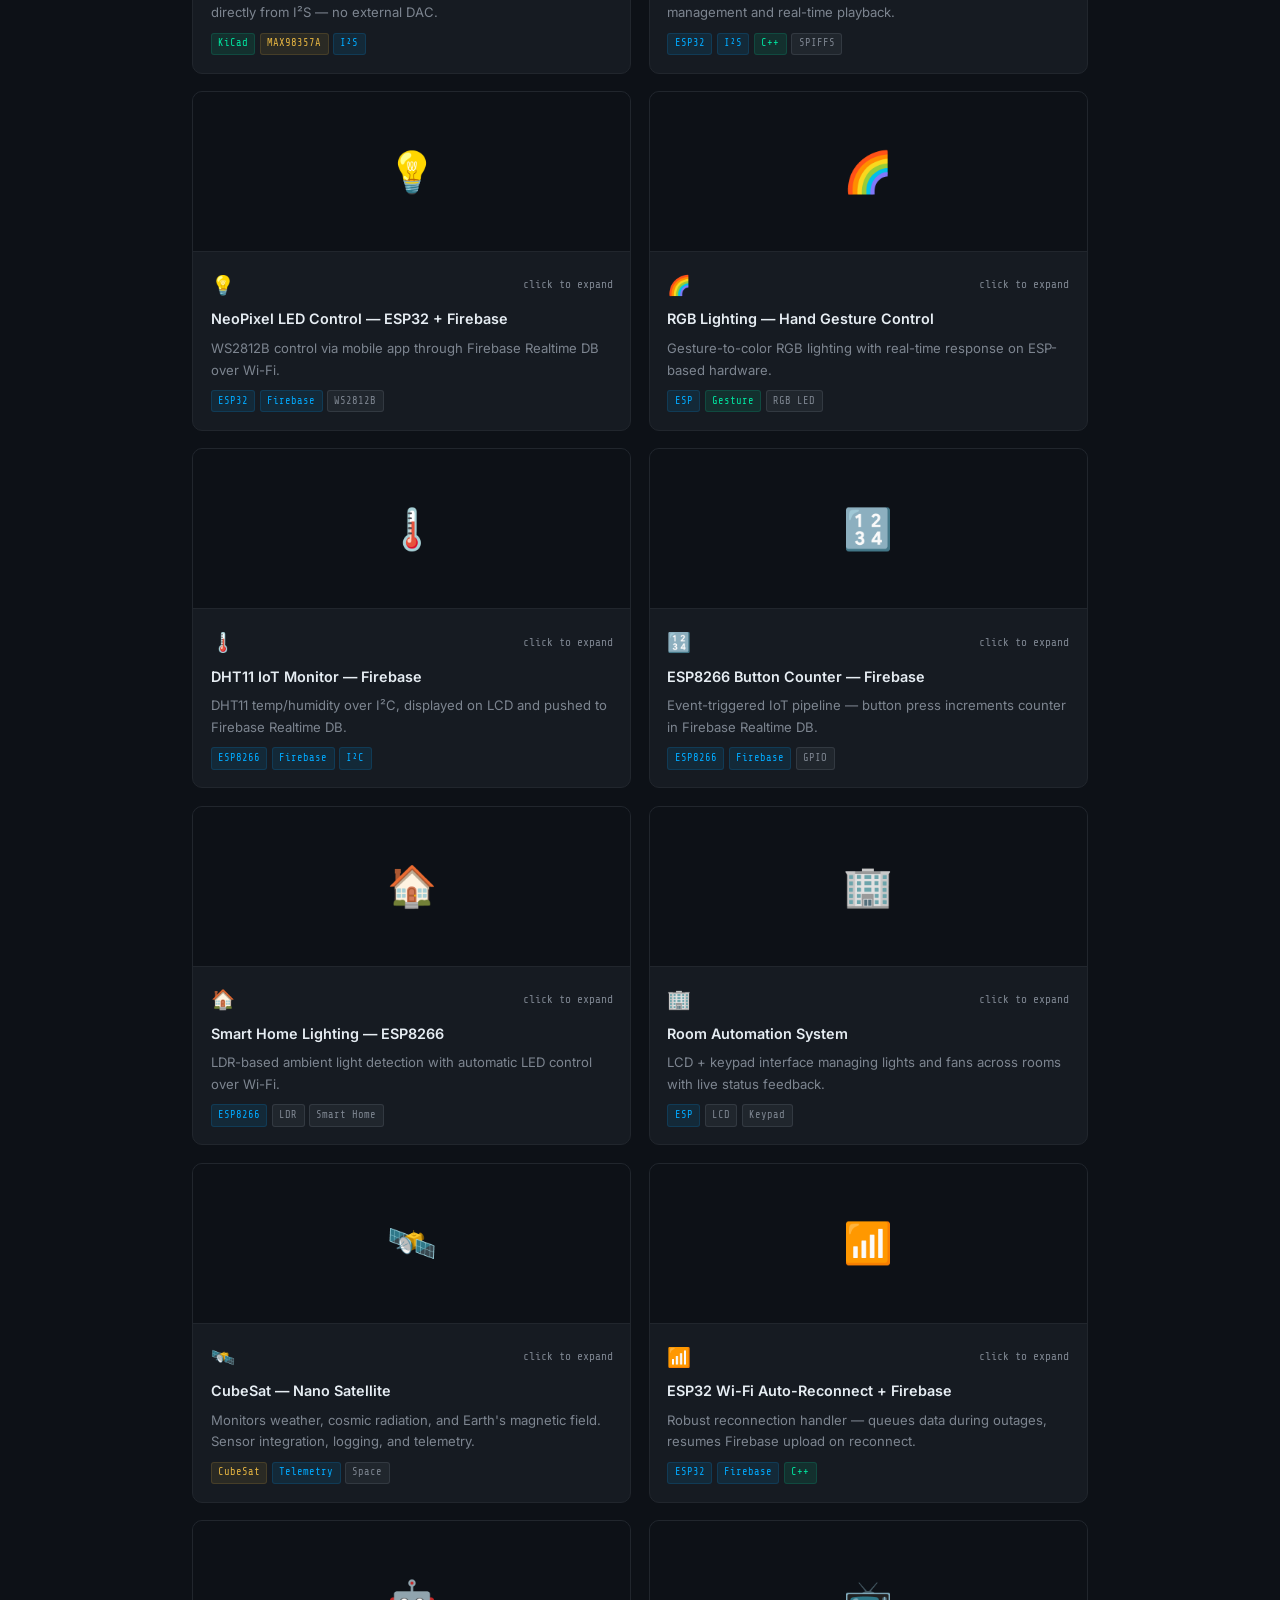
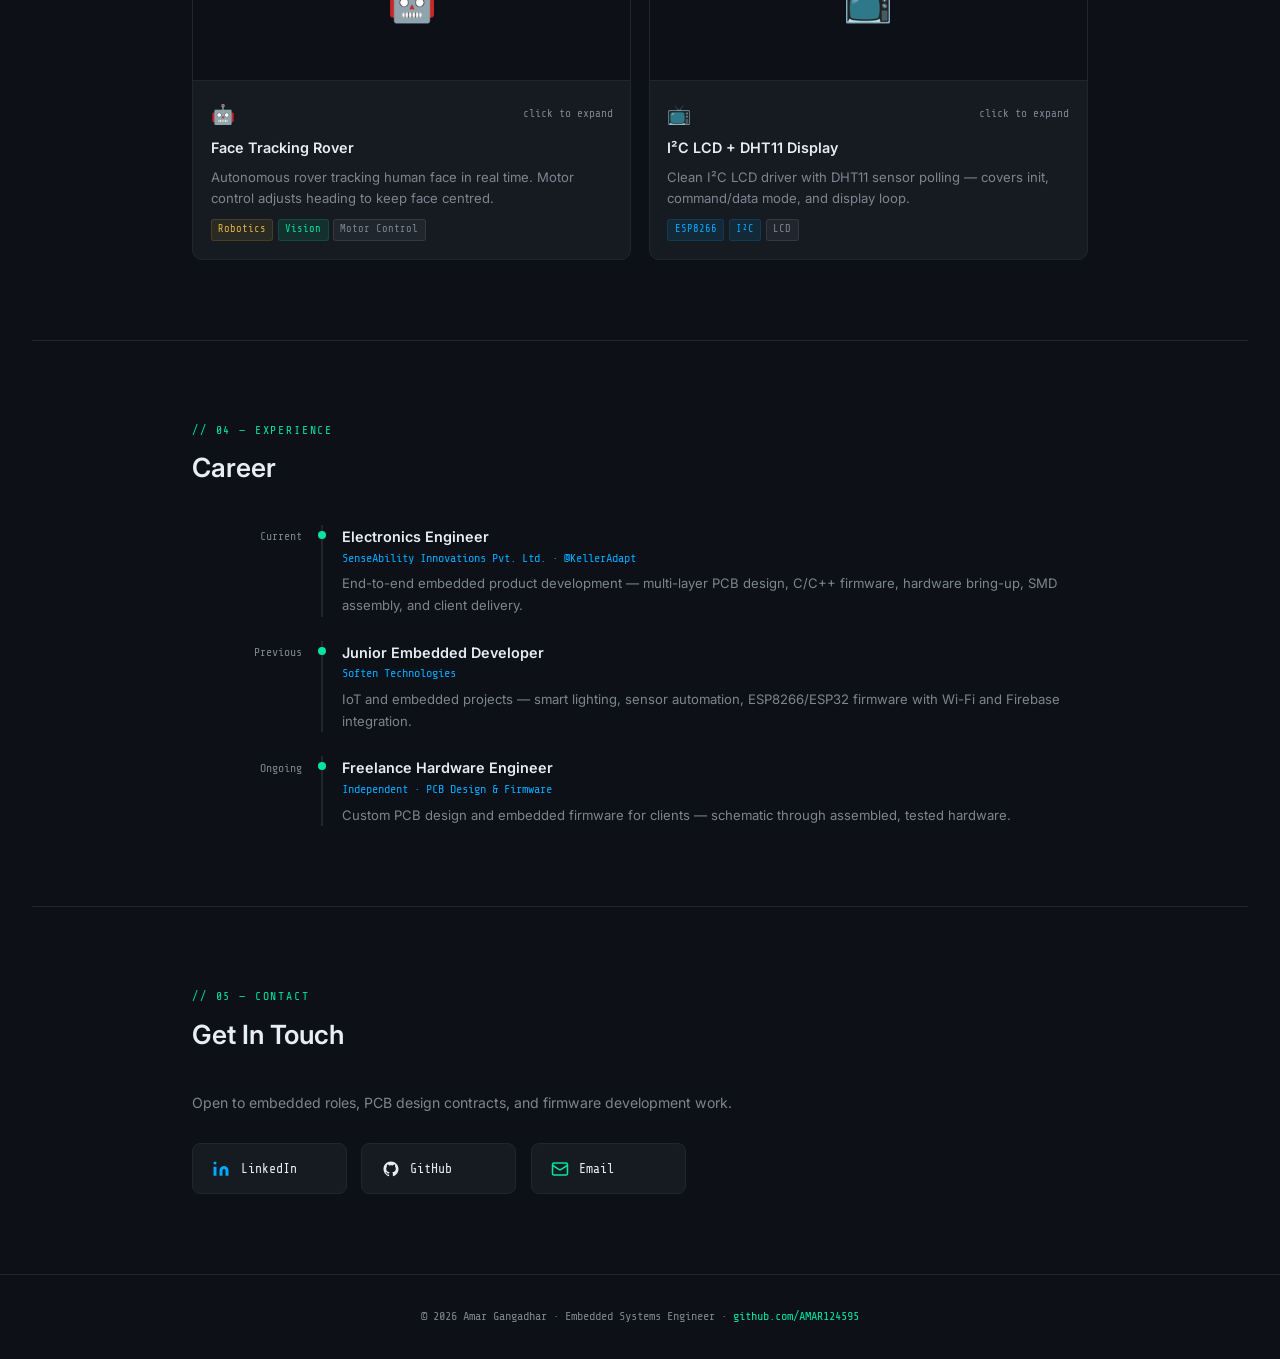
==== commit beca1612: "Rename index-1.html to index.html" ====
--- a/index.html
+++ b/index.html
@@ -67,16 +67,14 @@
 
     /* PROJECT CARDS */
     .projects-grid{display:grid;grid-template-columns:repeat(auto-fill,minmax(290px,1fr));gap:1.1rem}
-    .project-card{background:var(--surface);border:1px solid var(--border);border-radius:10px;overflow:hidden;display:flex;flex-direction:column;transition:border-color .2s,transform .2s}
+    .project-card{background:var(--surface);border:1px solid var(--border);border-radius:10px;overflow:hidden;display:flex;flex-direction:column;transition:border-color .2s,transform .2s;cursor:pointer}
     .project-card:hover{border-color:var(--accent);transform:translateY(-3px)}
     .project-card.hidden{display:none}
-    .project-img{width:100%;height:180px;object-fit:cover;display:block;border-bottom:1px solid var(--border)}
-    .project-img-placeholder{width:100%;height:180px;background:var(--bg);display:flex;align-items:center;justify-content:center;font-size:2rem;border-bottom:1px solid var(--border)}
+    .project-img-placeholder{width:100%;height:160px;background:var(--bg);display:flex;align-items:center;justify-content:center;font-size:2.5rem;border-bottom:1px solid var(--border)}
+    .project-img{width:100%;height:160px;object-fit:cover;display:block;border-bottom:1px solid var(--border)}
     .project-body{padding:1.1rem;display:flex;flex-direction:column;gap:.55rem;flex:1}
     .project-header{display:flex;align-items:center;justify-content:space-between}
     .project-icon{font-size:1.2rem}
-    .project-link{color:var(--muted);text-decoration:none;font-size:.74rem;font-family:var(--mono);transition:color .2s}
-    .project-link:hover{color:var(--accent)}
     .project-card h3{font-size:.9rem;font-weight:600;color:var(--text);line-height:1.3}
     .project-desc{font-size:.82rem;color:var(--muted);flex:1}
     .project-tags{display:flex;flex-wrap:wrap;gap:.28rem}
@@ -85,10 +83,11 @@
     .pb.yellow{background:rgba(227,179,65,.1);color:var(--yellow);border-color:rgba(227,179,65,.15)}
     .pb.gray{background:rgba(125,133,144,.1);color:var(--muted);border-color:rgba(125,133,144,.2)}
     .pb.pro{background:rgba(227,179,65,.15);color:var(--yellow);border-color:rgba(227,179,65,.3);font-weight:700}
+    .click-hint{font-family:var(--mono);font-size:.65rem;color:var(--muted);text-align:right;padding:.4rem .8rem .6rem;border-top:1px solid var(--border);margin-top:auto}
 
     /* FREELANCE */
     .freelance-grid{display:grid;grid-template-columns:repeat(auto-fill,minmax(320px,1fr));gap:1.3rem}
-    .freelance-card{background:var(--surface);border:1px solid rgba(0,229,160,.25);border-radius:12px;overflow:hidden;transition:border-color .2s,transform .2s}
+    .freelance-card{background:var(--surface);border:1px solid rgba(0,229,160,.25);border-radius:12px;overflow:hidden;transition:border-color .2s,transform .2s;cursor:pointer}
     .freelance-card:hover{border-color:var(--accent);transform:translateY(-3px)}
     .fl-img-wrap{position:relative}
     .fl-img{width:100%;height:220px;object-fit:cover;display:block}
@@ -101,7 +100,40 @@
     .fl-images{display:flex;gap:.5rem;padding:.8rem 1.3rem 1.3rem}
     .fl-thumb{width:80px;height:60px;object-fit:cover;border-radius:5px;border:1px solid var(--border);cursor:pointer;transition:border-color .2s}
     .fl-thumb:hover{border-color:var(--accent)}
-    .fl-schematic{background:var(--bg);border:1px solid var(--border);border-radius:6px;padding:.4rem;width:100%;overflow:hidden;max-height:160px;display:flex;align-items:center;justify-content:center;font-size:.72rem;color:var(--muted);font-family:var(--mono);margin-top:.5rem}
+
+    /* ── MODAL ── */
+    .modal-overlay{position:fixed;inset:0;z-index:999;background:rgba(0,0,0,.85);backdrop-filter:blur(8px);display:flex;align-items:center;justify-content:center;padding:1.5rem;opacity:0;pointer-events:none;transition:opacity .25s}
+    .modal-overlay.open{opacity:1;pointer-events:all}
+    .modal{background:var(--surface);border:1px solid var(--border);border-radius:14px;max-width:820px;width:100%;max-height:90vh;overflow-y:auto;position:relative;transform:translateY(20px);transition:transform .25s}
+    .modal-overlay.open .modal{transform:translateY(0)}
+    .modal-close{position:sticky;top:0;left:0;right:0;display:flex;justify-content:flex-end;padding:.8rem 1rem .4rem;background:var(--surface);z-index:2}
+    .modal-close button{background:var(--border);border:none;color:var(--text);font-size:1.2rem;width:32px;height:32px;border-radius:50%;cursor:pointer;display:flex;align-items:center;justify-content:center;transition:background .2s}
+    .modal-close button:hover{background:var(--accent);color:#0d1117}
+    .modal-body{padding:0 1.8rem 2rem}
+    .modal-gallery{display:flex;gap:.7rem;flex-wrap:wrap;margin-bottom:1.4rem}
+    .modal-gallery img{border-radius:8px;border:1px solid var(--border);cursor:pointer;transition:border-color .2s;object-fit:cover}
+    .modal-gallery img:first-child{width:100%;height:280px}
+    .modal-gallery img:not(:first-child){width:calc(50% - .35rem);height:140px}
+    .modal-gallery img:hover{border-color:var(--accent)}
+    .modal-icon{font-size:2rem;margin-bottom:.6rem}
+    .modal-title{font-size:1.4rem;font-weight:700;margin-bottom:.4rem}
+    .modal-client{font-family:var(--mono);font-size:.78rem;color:var(--blue);margin-bottom:1rem}
+    .modal-desc{font-size:.9rem;color:var(--muted);line-height:1.8;margin-bottom:1.2rem}
+    .modal-specs{background:var(--bg);border:1px solid var(--border);border-radius:8px;padding:1rem 1.2rem;margin-bottom:1.2rem}
+    .modal-specs h4{font-family:var(--mono);font-size:.72rem;color:var(--accent);letter-spacing:.1em;margin-bottom:.7rem}
+    .modal-specs-grid{display:grid;grid-template-columns:1fr 1fr;gap:.5rem .8rem}
+    .spec-item{font-size:.82rem}
+    .spec-label{color:var(--muted);font-family:var(--mono);font-size:.7rem}
+    .spec-value{color:var(--text);font-weight:500}
+    .modal-tags{display:flex;flex-wrap:wrap;gap:.35rem;margin-bottom:1.4rem}
+    .modal-actions{display:flex;gap:.8rem;flex-wrap:wrap}
+
+    /* IMAGE LIGHTBOX */
+    .lightbox{position:fixed;inset:0;z-index:1999;background:rgba(0,0,0,.95);display:flex;align-items:center;justify-content:center;cursor:zoom-out;opacity:0;pointer-events:none;transition:opacity .2s}
+    .lightbox.open{opacity:1;pointer-events:all}
+    .lightbox img{max-width:95vw;max-height:95vh;object-fit:contain;border-radius:8px}
+    .lightbox-close{position:absolute;top:1rem;right:1.2rem;background:none;border:none;color:#fff;font-size:2rem;cursor:pointer;opacity:.7}
+    .lightbox-close:hover{opacity:1}
 
     /* TIMELINE */
     .timeline{display:flex;flex-direction:column;gap:1.5rem}
@@ -118,7 +150,6 @@
     .contact-card{display:flex;align-items:center;gap:.65rem;background:var(--surface);border:1px solid var(--border);border-radius:8px;padding:.85rem 1.2rem;text-decoration:none;color:var(--text);font-size:.88rem;transition:border-color .2s;min-width:155px}
     .contact-card:hover{border-color:var(--accent);color:var(--accent)}
     .contact-card span{font-family:var(--mono);font-size:.82rem}
-
     footer{border-top:1px solid var(--border);text-align:center;padding:2rem;font-family:var(--mono);font-size:.75rem;color:var(--muted)}
 
     @media(max-width:700px){
@@ -128,6 +159,8 @@
       .tl-date{text-align:left}
       nav{padding:0 1rem}
       .nav-links{gap:.9rem}
+      .modal-gallery img:not(:first-child){width:100%;height:160px}
+      .modal-specs-grid{grid-template-columns:1fr}
     }
   </style>
 </head>
@@ -164,7 +197,7 @@
       </div>
     </div>
     <div class="hero-photo-wrap">
-      <div class="hero-photo-placeholder">📷<br>Add your<br>photo here<br><br><span style="color:var(--accent);font-size:.6rem">Upload profile.jpg</span></div>
+      <div class="hero-photo-placeholder">📷<br>Add your<br>photo here<br><br><span style="color:var(--accent);font-size:.6rem">profile.jpg</span></div>
     </div>
   </div>
 </section>
@@ -193,78 +226,43 @@
 <section id="freelance">
   <div class="section-label">// 02 — FREELANCE WORK</div>
   <h2>Client Projects</h2>
-  <p style="color:var(--muted);font-size:.88rem;margin-bottom:2rem;max-width:580px">Real-world hardware delivered for clients — full cycle from requirements through PCB design, SMD assembly, firmware, and testing.</p>
+  <p style="color:var(--muted);font-size:.88rem;margin-bottom:2rem;max-width:580px">Real-world hardware delivered for clients — full cycle from schematic through PCB layout, SMD assembly, and testing. Click any card for full details.</p>
 
   <div class="freelance-grid">
 
-    <!-- Freelance #1 — Buck Converter 5V (real photos available) -->
-    <div class="freelance-card">
+    <div class="freelance-card" onclick="openModal('buck5v')">
       <div class="fl-img-wrap">
         <img class="fl-img" src="[data-uri]" alt="5V Buck Converter assembled PCB"/>
         <span class="fl-badge">DELIVERED</span>
       </div>
       <div class="fl-body">
-        <div class="fl-meta">
-          <span class="fl-client">// Power Electronics</span>
+        <div class="fl-meta"><span class="fl-client">// Power Electronics · TI TPS5430</span></div>
+        <h3>5V / 3A Buck Converter</h3>
+        <p>Custom step-down PSU designed in KiCad, hand-soldered and verified. Input 6–36V, 3A output.</p>
+        <div class="project-tags">
+          <span class="pb yellow">TPS5430</span><span class="pb">KiCad</span><span class="pb blue">6–36V</span><span class="pb pro">✓ ASSEMBLED</span>
         </div>
-        <h3>5V / 3A Buck Converter — TPS5430</h3>
-        <p>Custom step-down power supply module designed in KiCad using TI TPS5430. Input 6–36V (tested on 2S Li-ion). Compact SMD layout with polymer output cap, all components hand-soldered and verified with oscilloscope.</p>
-        <div class="project-tags">
-          <span class="pb yellow">TPS5430</span>
-          <span class="pb">KiCad</span>
-          <span class="pb">SMD</span>
-          <span class="pb blue">6–36V Input</span>
-          <span class="pb gray">3A Output</span>
-          <span class="pb pro">✓ ASSEMBLED</span>
-        </div>
       </div>
       <div class="fl-images">
-        <img class="fl-thumb" src="[data-uri]" alt="PCB 3D front view"/>
-        <img class="fl-thumb" src="[data-uri]" alt="PCB 3D bottom view"/>
-      </div>
-    </div>
-
-    <!-- Freelance #2 — Placeholder for next project -->
-    <div class="freelance-card">
+        <img class="fl-thumb" src="[data-uri]" alt="3D Front" onclick="event.stopPropagation();openLightbox(this.src)"/>
+        <img class="fl-thumb" src="[data-uri]" alt="3D Bottom" onclick="event.stopPropagation();openLightbox(this.src)"/>
+      </div>
+    </div>
+
+    <div class="freelance-card" onclick="openModal('senseplugin')">
       <div class="fl-img-wrap">
         <div style="width:100%;height:220px;background:var(--bg);display:flex;align-items:center;justify-content:center;flex-direction:column;gap:.8rem;border-bottom:1px solid var(--border)">
           <span style="font-size:3rem">🔩</span>
-          <span style="font-family:var(--mono);font-size:.72rem;color:var(--muted)">Upload project photo</span>
+          <span style="font-family:var(--mono);font-size:.72rem;color:var(--muted)">Add project photo</span>
         </div>
         <span class="fl-badge" style="background:var(--blue);color:#0d1117">PROFESSIONAL</span>
       </div>
       <div class="fl-body">
-        <div class="fl-meta">
-          <span class="fl-client">// SenseAbility Innovations · @KellerAdapt</span>
-        </div>
-        <h3>Custom Plugin PCB — Client Product</h3>
-        <p>Professional embedded hardware designed and delivered at SenseAbility Innovations for the KellerAdapt product line. Full prototype-to-production cycle: schematic, layout, SMD population, bring-up, and debug.</p>
+        <div class="fl-meta"><span class="fl-client">// SenseAbility Innovations · @KellerAdapt</span></div>
+        <h3>Custom Plugin PCB</h3>
+        <p>Professional embedded hardware — full prototype-to-production cycle for client product integration.</p>
         <div class="project-tags">
-          <span class="pb yellow">Professional</span>
-          <span class="pb">KiCad</span>
-          <span class="pb gray">Prototype → Production</span>
-          <span class="pb blue">Client Delivery</span>
-        </div>
-      </div>
-    </div>
-
-    <!-- Freelance #3 placeholder -->
-    <div class="freelance-card">
-      <div class="fl-img-wrap">
-        <div style="width:100%;height:220px;background:var(--bg);display:flex;align-items:center;justify-content:center;flex-direction:column;gap:.8rem;border-bottom:1px solid var(--border)">
-          <span style="font-size:3rem">📡</span>
-          <span style="font-family:var(--mono);font-size:.72rem;color:var(--muted)">Add your project here</span>
-        </div>
-        <span class="fl-badge" style="background:var(--muted);color:#0d1117">FREELANCE</span>
-      </div>
-      <div class="fl-body">
-        <div class="fl-meta">
-          <span class="fl-client">// Your Client / Industry</span>
-        </div>
-        <h3>Your Freelance Project Title</h3>
-        <p style="color:var(--border)">Edit this card in the HTML — replace with your real project description, client, and photos from your repo.</p>
-        <div class="project-tags">
-          <span class="pb gray">Add Tags</span>
+          <span class="pb yellow">Professional</span><span class="pb">KiCad</span><span class="pb gray">Client Delivery</span>
         </div>
       </div>
     </div>
@@ -278,7 +276,6 @@
 <section id="projects">
   <div class="section-label">// 03 — GITHUB PROJECTS</div>
   <h2>All Projects</h2>
-
   <div class="filter-bar">
     <button class="filter-btn active" onclick="filterProjects('all',this)">All</button>
     <button class="filter-btn" onclick="filterProjects('pcb',this)">PCB Design</button>
@@ -287,145 +284,144 @@
     <button class="filter-btn" onclick="filterProjects('audio',this)">Audio</button>
     <button class="filter-btn" onclick="filterProjects('space',this)">Space / Robotics</button>
   </div>
-
   <div class="projects-grid" id="projectsGrid">
 
-    <div class="project-card" data-cat="pcb">
+    <div class="project-card" data-cat="pcb" onclick="openModal('buck10a')">
       <div class="project-img-placeholder">⚡</div>
       <div class="project-body">
-        <div class="project-header"><span class="project-icon">⚡</span><a href="https://github.com/AMAR124595/5V_10A-Buck-converter" target="_blank" class="project-link">GitHub ↗</a></div>
+        <div class="project-header"><span class="project-icon">⚡</span><span style="font-family:var(--mono);font-size:.7rem;color:var(--muted)">click to expand</span></div>
         <h3>5V / 10A Synchronous Buck Converter</h3>
-        <p class="project-desc">4-layer PCB using TPS51397A/RJER. High-current synchronous step-down, optimised power planes and thermal dissipation for demanding embedded loads.</p>
-        <div class="project-tags"><span class="pb">KiCad</span><span class="pb">4-Layer PCB</span><span class="pb yellow">TPS51397A</span><span class="pb gray">10A</span></div>
-      </div>
-    </div>
-
-    <div class="project-card" data-cat="pcb">
+        <p class="project-desc">4-layer PCB using TPS51397A/RJER IC. High-current synchronous step-down with optimised power planes.</p>
+        <div class="project-tags"><span class="pb">KiCad</span><span class="pb">4-Layer</span><span class="pb yellow">TPS51397A</span><span class="pb gray">10A</span></div>
+      </div>
+    </div>
+
+    <div class="project-card" data-cat="pcb" onclick="openModal('buck3v3')">
       <div class="project-img-placeholder">🔋</div>
       <div class="project-body">
-        <div class="project-header"><span class="project-icon">🔋</span><a href="https://github.com/AMAR124595/3V3-Buck_converter" target="_blank" class="project-link">GitHub ↗</a></div>
+        <div class="project-header"><span class="project-icon">🔋</span><span style="font-family:var(--mono);font-size:.7rem;color:var(--muted)">click to expand</span></div>
         <h3>3.3V Buck Converter — TPS56S201DCR</h3>
-        <p class="project-desc">Compact 3V3 PSU for MCU/sensor rails. Minimal BOM, small footprint, SMD layout designed in KiCad.</p>
+        <p class="project-desc">Compact 3V3 PSU for MCU/sensor rails. Minimal BOM, small footprint, SMD layout.</p>
         <div class="project-tags"><span class="pb">KiCad</span><span class="pb yellow">TPS56S201DCR</span><span class="pb gray">SMD</span></div>
       </div>
     </div>
 
-    <div class="project-card" data-cat="pcb audio">
+    <div class="project-card" data-cat="pcb audio" onclick="openModal('i2samp')">
       <div class="project-img-placeholder">🎛️</div>
       <div class="project-body">
-        <div class="project-header"><span class="project-icon">🎛️</span><a href="https://github.com/AMAR124595/MAX98357A-I2S-Amp" target="_blank" class="project-link">GitHub ↗</a></div>
+        <div class="project-header"><span class="project-icon">🎛️</span><span style="font-family:var(--mono);font-size:.7rem;color:var(--muted)">click to expand</span></div>
         <h3>Class D I²S Amplifier — MAX98357A</h3>
-        <p class="project-desc">Custom PCB for Maxim MAX98357AETE+T class-D amplifier. Drives speakers directly from I²S digital audio — no external DAC needed.</p>
-        <div class="project-tags"><span class="pb">KiCad</span><span class="pb yellow">MAX98357A</span><span class="pb blue">I²S</span><span class="pb gray">Class D</span></div>
-      </div>
-    </div>
-
-    <div class="project-card" data-cat="esp audio">
+        <p class="project-desc">Custom PCB for Maxim MAX98357AETE+T. Drives speakers directly from I²S — no external DAC.</p>
+        <div class="project-tags"><span class="pb">KiCad</span><span class="pb yellow">MAX98357A</span><span class="pb blue">I²S</span></div>
+      </div>
+    </div>
+
+    <div class="project-card" data-cat="esp audio" onclick="openModal('esp32audio')">
       <div class="project-img-placeholder">🔊</div>
       <div class="project-body">
-        <div class="project-header"><span class="project-icon">🔊</span><a href="https://github.com/AMAR124595/ESP32_I2S-Audio" target="_blank" class="project-link">GitHub ↗</a></div>
+        <div class="project-header"><span class="project-icon">🔊</span><span style="font-family:var(--mono);font-size:.7rem;color:var(--muted)">click to expand</span></div>
         <h3>ESP32 I²S Audio Streaming</h3>
-        <p class="project-desc">Streams audio from ESP32 to MAX98357A over I²S. Includes SPIFFS audio file management and real-time playback control.</p>
+        <p class="project-desc">Streams audio from ESP32 to MAX98357A over I²S. SPIFFS file management and real-time playback.</p>
         <div class="project-tags"><span class="pb blue">ESP32</span><span class="pb blue">I²S</span><span class="pb">C++</span><span class="pb gray">SPIFFS</span></div>
       </div>
     </div>
 
-    <div class="project-card" data-cat="esp iot">
+    <div class="project-card" data-cat="esp iot" onclick="openModal('neopixel')">
       <div class="project-img-placeholder">💡</div>
       <div class="project-body">
-        <div class="project-header"><span class="project-icon">💡</span><a href="https://github.com/AMAR124595/NeoPixel-LED-Control-with-ESP32-and-Firebase" target="_blank" class="project-link">GitHub ↗</a></div>
+        <div class="project-header"><span class="project-icon">💡</span><span style="font-family:var(--mono);font-size:.7rem;color:var(--muted)">click to expand</span></div>
         <h3>NeoPixel LED Control — ESP32 + Firebase</h3>
-        <p class="project-desc">WS2812B NeoPixel control via mobile app through Firebase Realtime DB. Cloud-to-hardware control pipeline over Wi-Fi.</p>
-        <div class="project-tags"><span class="pb blue">ESP32</span><span class="pb blue">Firebase</span><span class="pb blue">Wi-Fi</span><span class="pb gray">WS2812B</span></div>
-      </div>
-    </div>
-
-    <div class="project-card" data-cat="esp iot">
+        <p class="project-desc">WS2812B control via mobile app through Firebase Realtime DB over Wi-Fi.</p>
+        <div class="project-tags"><span class="pb blue">ESP32</span><span class="pb blue">Firebase</span><span class="pb gray">WS2812B</span></div>
+      </div>
+    </div>
+
+    <div class="project-card" data-cat="esp iot" onclick="openModal('gesture')">
       <div class="project-img-placeholder">🌈</div>
       <div class="project-body">
-        <div class="project-header"><span class="project-icon">🌈</span><a href="https://github.com/AMAR124595/Smart-RGB-Lighting-Control-with-Hand-Gesture-Recognition" target="_blank" class="project-link">GitHub ↗</a></div>
+        <div class="project-header"><span class="project-icon">🌈</span><span style="font-family:var(--mono);font-size:.7rem;color:var(--muted)">click to expand</span></div>
         <h3>RGB Lighting — Hand Gesture Control</h3>
-        <p class="project-desc">Gesture-to-color RGB lighting system. Intuitive hand gesture mapping with real-time response on ESP-based hardware.</p>
+        <p class="project-desc">Gesture-to-color RGB lighting with real-time response on ESP-based hardware.</p>
         <div class="project-tags"><span class="pb blue">ESP</span><span class="pb">Gesture</span><span class="pb gray">RGB LED</span></div>
       </div>
     </div>
 
-    <div class="project-card" data-cat="esp iot">
+    <div class="project-card" data-cat="esp iot" onclick="openModal('dht11')">
       <div class="project-img-placeholder">🌡️</div>
       <div class="project-body">
-        <div class="project-header"><span class="project-icon">🌡️</span><a href="https://github.com/AMAR124595/DHT-11-WITH-FIREBASE" target="_blank" class="project-link">GitHub ↗</a></div>
+        <div class="project-header"><span class="project-icon">🌡️</span><span style="font-family:var(--mono);font-size:.7rem;color:var(--muted)">click to expand</span></div>
         <h3>DHT11 IoT Monitor — Firebase</h3>
-        <p class="project-desc">Reads DHT11 temp/humidity over I²C, displays on LCD, and pushes live readings to Firebase Realtime DB.</p>
-        <div class="project-tags"><span class="pb blue">ESP8266</span><span class="pb blue">Firebase</span><span class="pb blue">I²C</span><span class="pb gray">DHT11</span></div>
-      </div>
-    </div>
-
-    <div class="project-card" data-cat="esp iot">
+        <p class="project-desc">DHT11 temp/humidity over I²C, displayed on LCD and pushed to Firebase Realtime DB.</p>
+        <div class="project-tags"><span class="pb blue">ESP8266</span><span class="pb blue">Firebase</span><span class="pb blue">I²C</span></div>
+      </div>
+    </div>
+
+    <div class="project-card" data-cat="esp iot" onclick="openModal('fbcount')">
       <div class="project-img-placeholder">🔢</div>
       <div class="project-body">
-        <div class="project-header"><span class="project-icon">🔢</span><a href="https://github.com/AMAR124595/Firebase-Count" target="_blank" class="project-link">GitHub ↗</a></div>
+        <div class="project-header"><span class="project-icon">🔢</span><span style="font-family:var(--mono);font-size:.7rem;color:var(--muted)">click to expand</span></div>
         <h3>ESP8266 Button Counter — Firebase</h3>
-        <p class="project-desc">Button press increments a counter in Firebase Realtime DB. Clean baseline for event-triggered IoT pipelines.</p>
+        <p class="project-desc">Event-triggered IoT pipeline — button press increments counter in Firebase Realtime DB.</p>
         <div class="project-tags"><span class="pb blue">ESP8266</span><span class="pb blue">Firebase</span><span class="pb gray">GPIO</span></div>
       </div>
     </div>
 
-    <div class="project-card" data-cat="esp iot">
+    <div class="project-card" data-cat="esp iot" onclick="openModal('smarthome')">
       <div class="project-img-placeholder">🏠</div>
       <div class="project-body">
-        <div class="project-header"><span class="project-icon">🏠</span><a href="https://github.com/AMAR124595/Smart-Home-Lighting-Control-System-in-ESP8266" target="_blank" class="project-link">GitHub ↗</a></div>
+        <div class="project-header"><span class="project-icon">🏠</span><span style="font-family:var(--mono);font-size:.7rem;color:var(--muted)">click to expand</span></div>
         <h3>Smart Home Lighting — ESP8266</h3>
-        <p class="project-desc">LDR-based ambient light detection with automatic LED control. Built during Junior Embedded Developer role at Soften Technologies.</p>
+        <p class="project-desc">LDR-based ambient light detection with automatic LED control over Wi-Fi.</p>
         <div class="project-tags"><span class="pb blue">ESP8266</span><span class="pb gray">LDR</span><span class="pb gray">Smart Home</span></div>
       </div>
     </div>
 
-    <div class="project-card" data-cat="esp iot">
+    <div class="project-card" data-cat="esp iot" onclick="openModal('roomauto')">
       <div class="project-img-placeholder">🏢</div>
       <div class="project-body">
-        <div class="project-header"><span class="project-icon">🏢</span><a href="https://github.com/AMAR124595/PROJECT-ROOM-AUTOMATION" target="_blank" class="project-link">GitHub ↗</a></div>
+        <div class="project-header"><span class="project-icon">🏢</span><span style="font-family:var(--mono);font-size:.7rem;color:var(--muted)">click to expand</span></div>
         <h3>Room Automation System</h3>
-        <p class="project-desc">LCD + keypad interface for managing lights and fans across rooms with live status feedback.</p>
-        <div class="project-tags"><span class="pb blue">ESP</span><span class="pb gray">LCD</span><span class="pb gray">Keypad</span><span class="pb gray">Automation</span></div>
-      </div>
-    </div>
-
-    <div class="project-card" data-cat="space">
+        <p class="project-desc">LCD + keypad interface managing lights and fans across rooms with live status feedback.</p>
+        <div class="project-tags"><span class="pb blue">ESP</span><span class="pb gray">LCD</span><span class="pb gray">Keypad</span></div>
+      </div>
+    </div>
+
+    <div class="project-card" data-cat="space" onclick="openModal('cubsat')">
       <div class="project-img-placeholder">🛰️</div>
       <div class="project-body">
-        <div class="project-header"><span class="project-icon">🛰️</span><a href="https://github.com/AMAR124595/CUBSAT" target="_blank" class="project-link">GitHub ↗</a></div>
+        <div class="project-header"><span class="project-icon">🛰️</span><span style="font-family:var(--mono);font-size:.7rem;color:var(--muted)">click to expand</span></div>
         <h3>CubeSat — Nano Satellite</h3>
-        <p class="project-desc">Nano satellite monitoring weather parameters, cosmic radiation, and Earth's magnetic field. Covers sensor integration, data logging, and telemetry.</p>
+        <p class="project-desc">Monitors weather, cosmic radiation, and Earth's magnetic field. Sensor integration, logging, and telemetry.</p>
         <div class="project-tags"><span class="pb yellow">CubeSat</span><span class="pb blue">Telemetry</span><span class="pb gray">Space</span></div>
       </div>
     </div>
 
-    <div class="project-card" data-cat="esp iot">
+    <div class="project-card" data-cat="esp iot" onclick="openModal('wifirecon')">
       <div class="project-img-placeholder">📶</div>
       <div class="project-body">
-        <div class="project-header"><span class="project-icon">📶</span><a href="https://github.com/AMAR124595/AMAR124595-WIFI_RECONNECTION_ON_ESP32_FIREBASE" target="_blank" class="project-link">GitHub ↗</a></div>
+        <div class="project-header"><span class="project-icon">📶</span><span style="font-family:var(--mono);font-size:.7rem;color:var(--muted)">click to expand</span></div>
         <h3>ESP32 Wi-Fi Auto-Reconnect + Firebase</h3>
-        <p class="project-desc">Robust Wi-Fi reconnection handler. Queues data during outages, resumes Firebase upload on reconnect.</p>
-        <div class="project-tags"><span class="pb blue">ESP32</span><span class="pb blue">Firebase</span><span class="pb">C++</span><span class="pb gray">Resilience</span></div>
-      </div>
-    </div>
-
-    <div class="project-card" data-cat="space">
+        <p class="project-desc">Robust reconnection handler — queues data during outages, resumes Firebase upload on reconnect.</p>
+        <div class="project-tags"><span class="pb blue">ESP32</span><span class="pb blue">Firebase</span><span class="pb">C++</span></div>
+      </div>
+    </div>
+
+    <div class="project-card" data-cat="space" onclick="openModal('rover')">
       <div class="project-img-placeholder">🤖</div>
       <div class="project-body">
-        <div class="project-header"><span class="project-icon">🤖</span><a href="https://www.linkedin.com/in/amar-gangadhar-6b25a5267" target="_blank" class="project-link">LinkedIn ↗</a></div>
+        <div class="project-header"><span class="project-icon">🤖</span><span style="font-family:var(--mono);font-size:.7rem;color:var(--muted)">click to expand</span></div>
         <h3>Face Tracking Rover</h3>
-        <p class="project-desc">Autonomous rover tracking a human face in real time using computer vision. Motor control adjusts heading to keep detected face centred.</p>
+        <p class="project-desc">Autonomous rover tracking human face in real time. Motor control adjusts heading to keep face centred.</p>
         <div class="project-tags"><span class="pb yellow">Robotics</span><span class="pb">Vision</span><span class="pb gray">Motor Control</span></div>
       </div>
     </div>
 
-    <div class="project-card" data-cat="esp">
+    <div class="project-card" data-cat="esp" onclick="openModal('i2clcd')">
       <div class="project-img-placeholder">📺</div>
       <div class="project-body">
-        <div class="project-header"><span class="project-icon">📺</span><a href="https://github.com/AMAR124595/i2c-LCD-DHT-11" target="_blank" class="project-link">GitHub ↗</a></div>
+        <div class="project-header"><span class="project-icon">📺</span><span style="font-family:var(--mono);font-size:.7rem;color:var(--muted)">click to expand</span></div>
         <h3>I²C LCD + DHT11 Display</h3>
-        <p class="project-desc">DHT11 sensor data displayed on I²C LCD. Clean driver covering I²C init, LCD command/data mode, and sensor polling loop.</p>
+        <p class="project-desc">Clean I²C LCD driver with DHT11 sensor polling — covers init, command/data mode, and display loop.</p>
         <div class="project-tags"><span class="pb blue">ESP8266</span><span class="pb blue">I²C</span><span class="pb gray">LCD</span></div>
       </div>
     </div>
@@ -445,7 +441,7 @@
       <div class="tl-body">
         <h3>Electronics Engineer</h3>
         <div class="tl-company">SenseAbility Innovations Pvt. Ltd. · @KellerAdapt</div>
-        <p>End-to-end embedded product development — multi-layer PCB design, firmware in C/C++, hardware bring-up, SMD assembly, and professional client delivery.</p>
+        <p>End-to-end embedded product development — multi-layer PCB design, C/C++ firmware, hardware bring-up, SMD assembly, and client delivery.</p>
       </div>
     </div>
     <div class="tl-item">
@@ -453,7 +449,7 @@
       <div class="tl-body">
         <h3>Junior Embedded Developer</h3>
         <div class="tl-company">Soften Technologies</div>
-        <p>IoT and embedded projects including smart lighting, sensor-based automation, and ESP8266/ESP32 firmware development with Wi-Fi and Firebase integration.</p>
+        <p>IoT and embedded projects — smart lighting, sensor automation, ESP8266/ESP32 firmware with Wi-Fi and Firebase integration.</p>
       </div>
     </div>
     <div class="tl-item">
@@ -461,7 +457,7 @@
       <div class="tl-body">
         <h3>Freelance Hardware Engineer</h3>
         <div class="tl-company">Independent · PCB Design & Firmware</div>
-        <p>Custom PCB design and embedded firmware for clients — from schematic to delivered, assembled hardware.</p>
+        <p>Custom PCB design and embedded firmware for clients — schematic through assembled, tested hardware.</p>
       </div>
     </div>
   </div>
@@ -492,7 +488,308 @@
 
 <footer><p>© 2026 Amar Gangadhar · Embedded Systems Engineer · <a href="https://github.com/AMAR124595" style="color:var(--accent);text-decoration:none">github.com/AMAR124595</a></p></footer>
 
+<!-- MODAL -->
+<div class="modal-overlay" id="modalOverlay" onclick="closeModal(event)">
+  <div class="modal" id="modal">
+    <div class="modal-close"><button onclick="closeModal(null,true)">✕</button></div>
+    <div class="modal-body" id="modalBody"></div>
+  </div>
+</div>
+
+<!-- LIGHTBOX -->
+<div class="lightbox" id="lightbox" onclick="closeLightbox()">
+  <button class="lightbox-close" onclick="closeLightbox()">✕</button>
+  <img id="lightboxImg" src="" alt=""/>
+</div>
+
 <script>
+const ASSEMBLED = "[data-uri]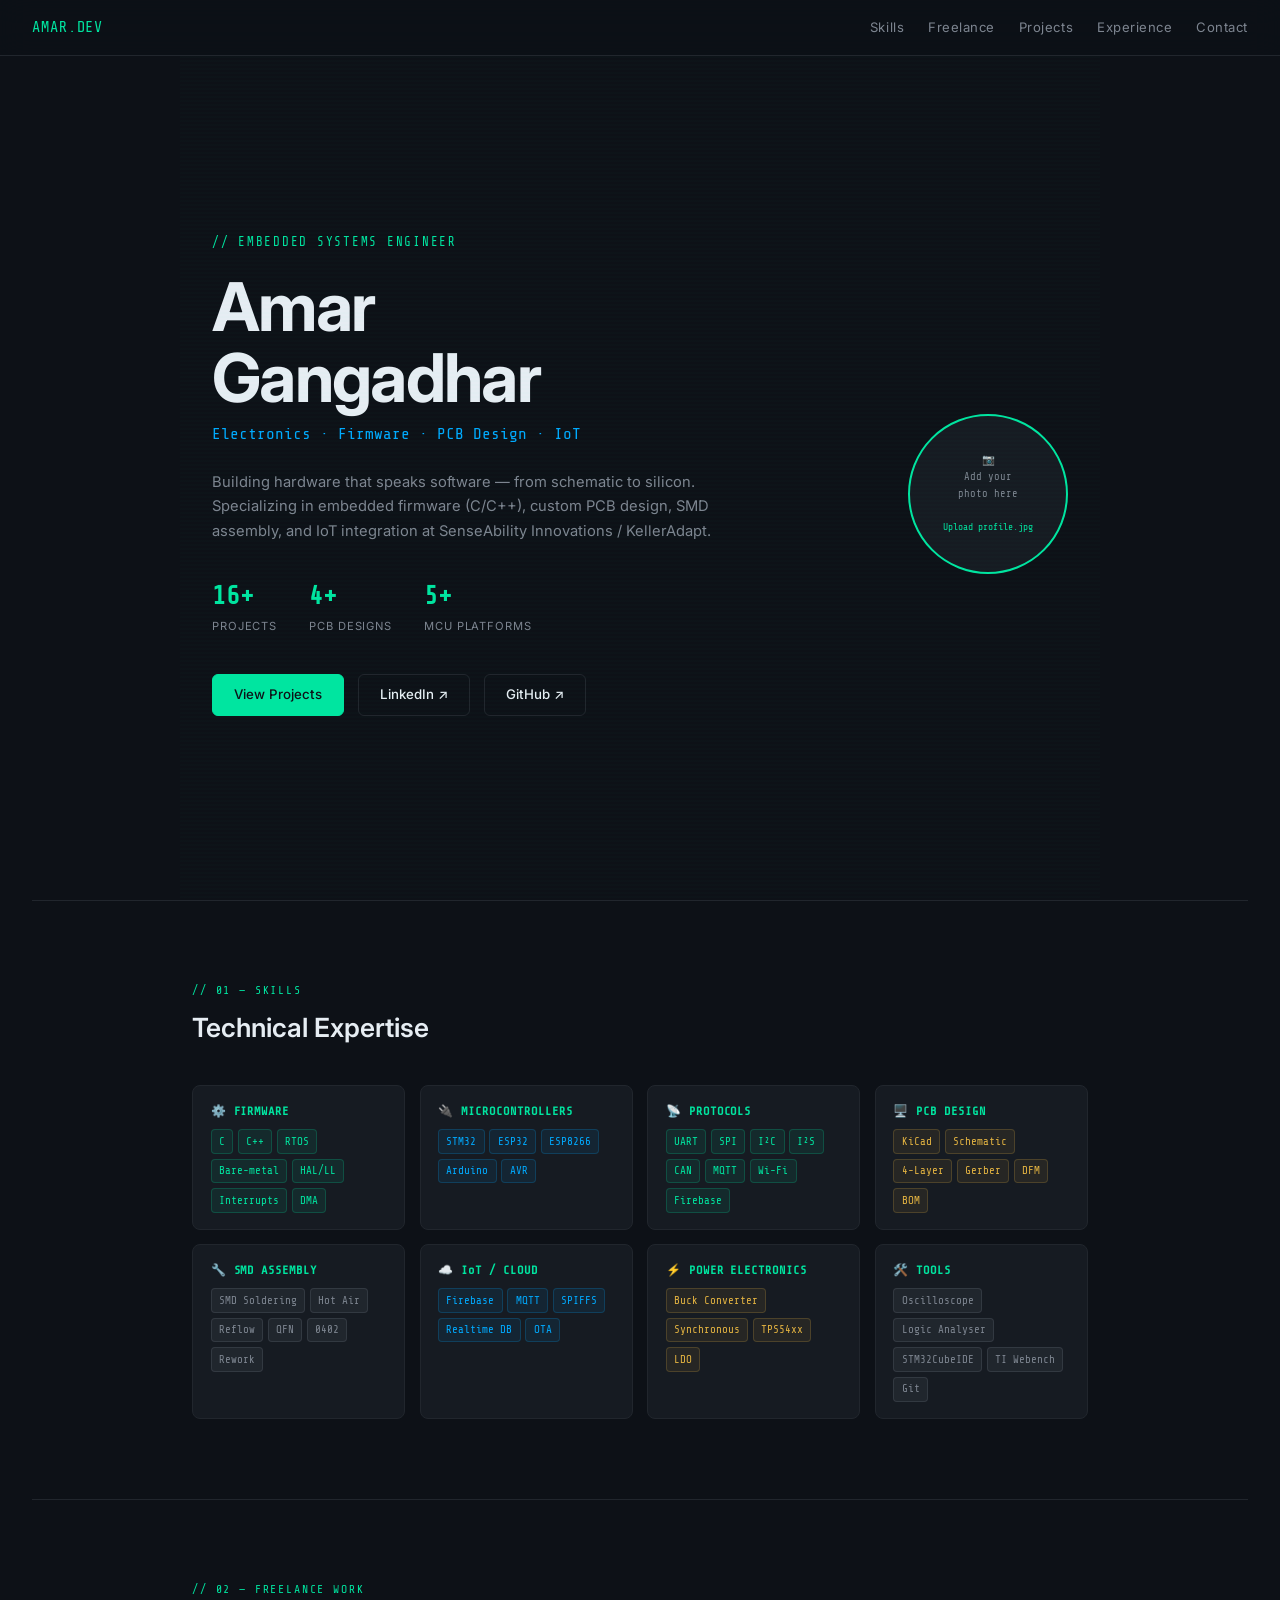
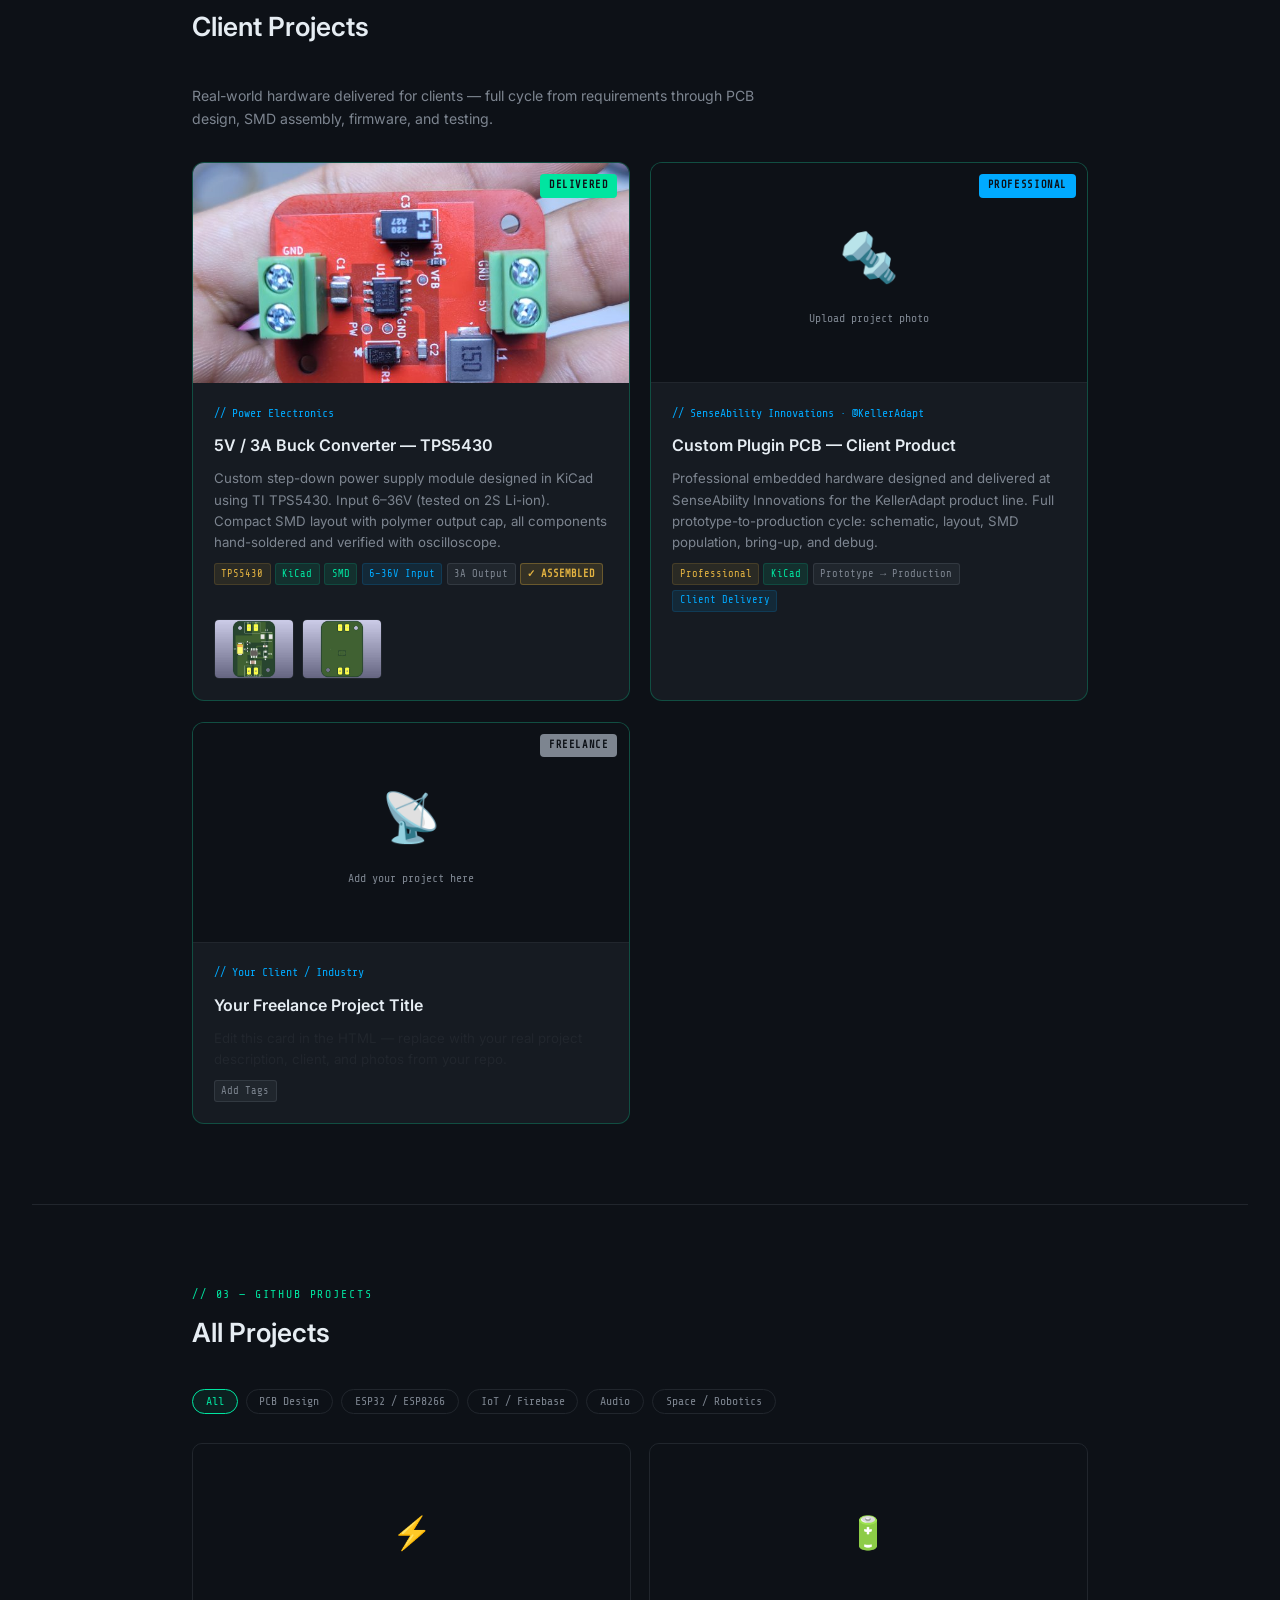
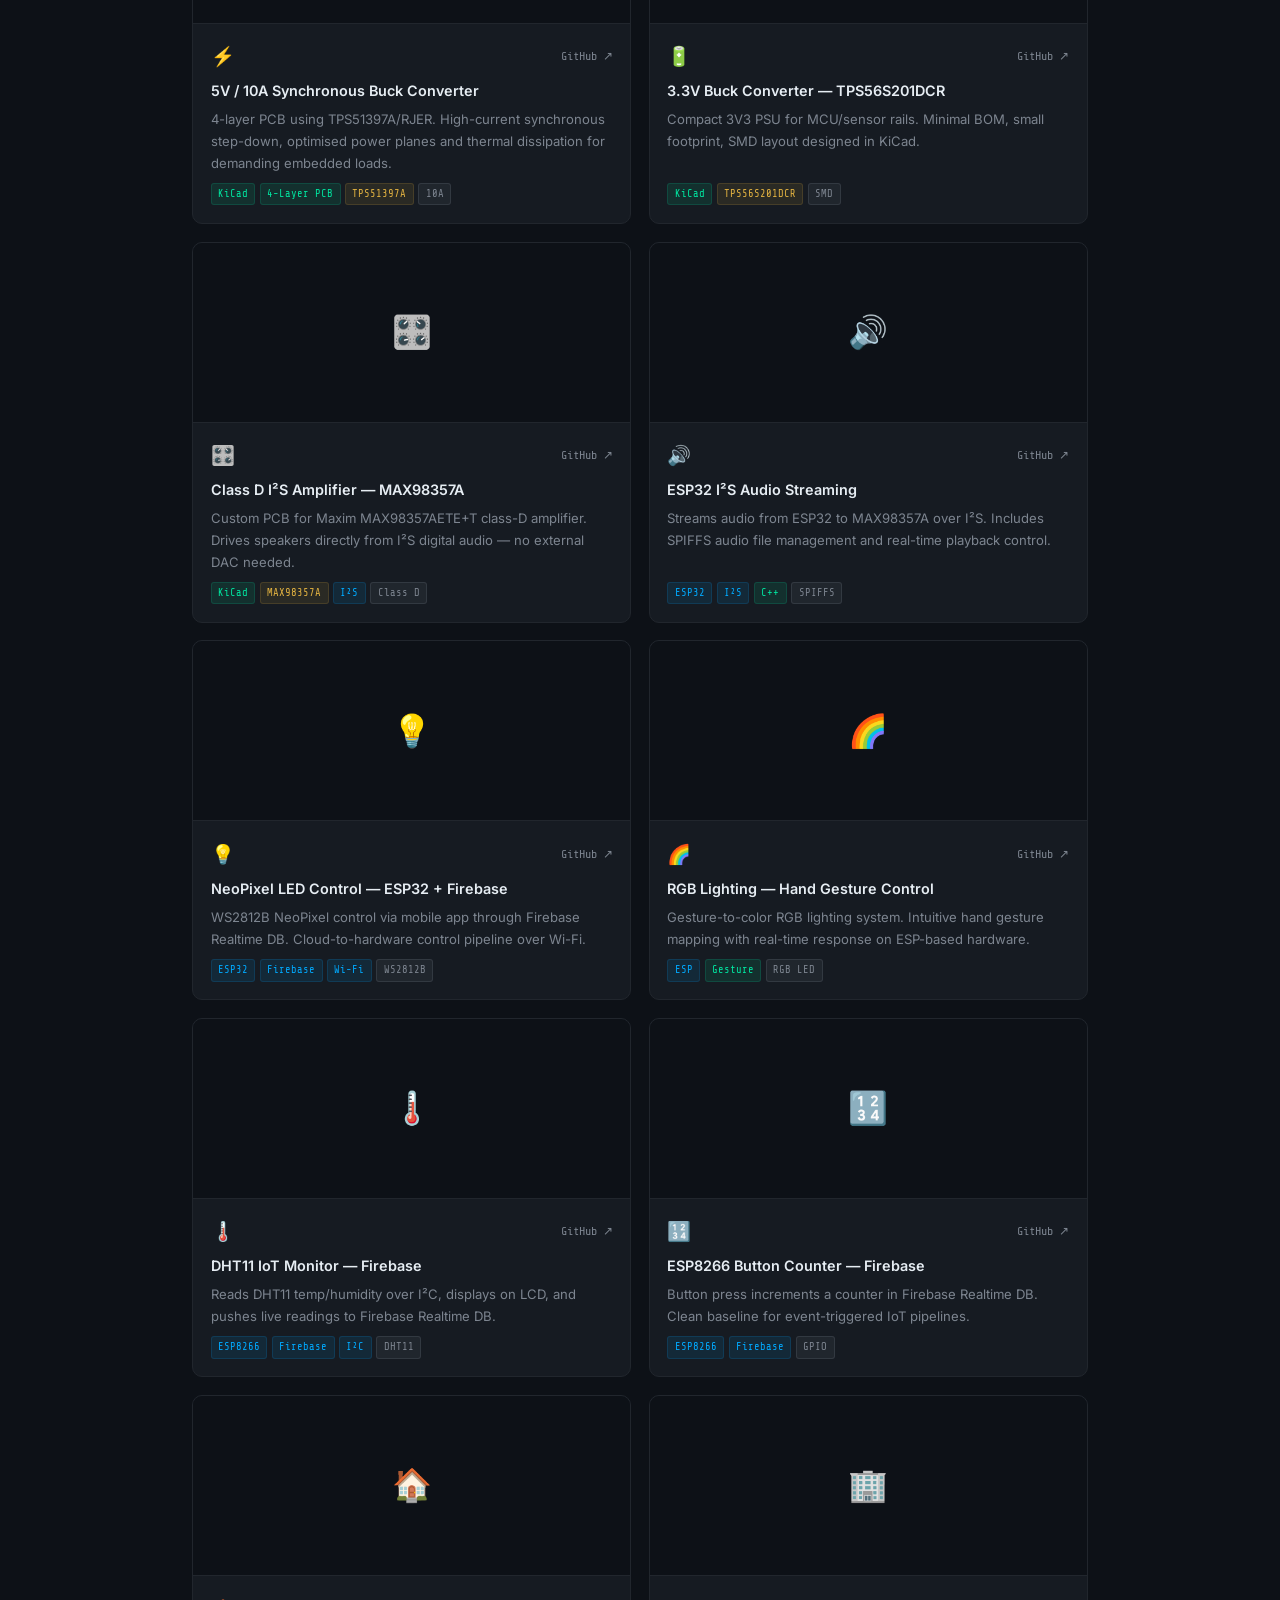
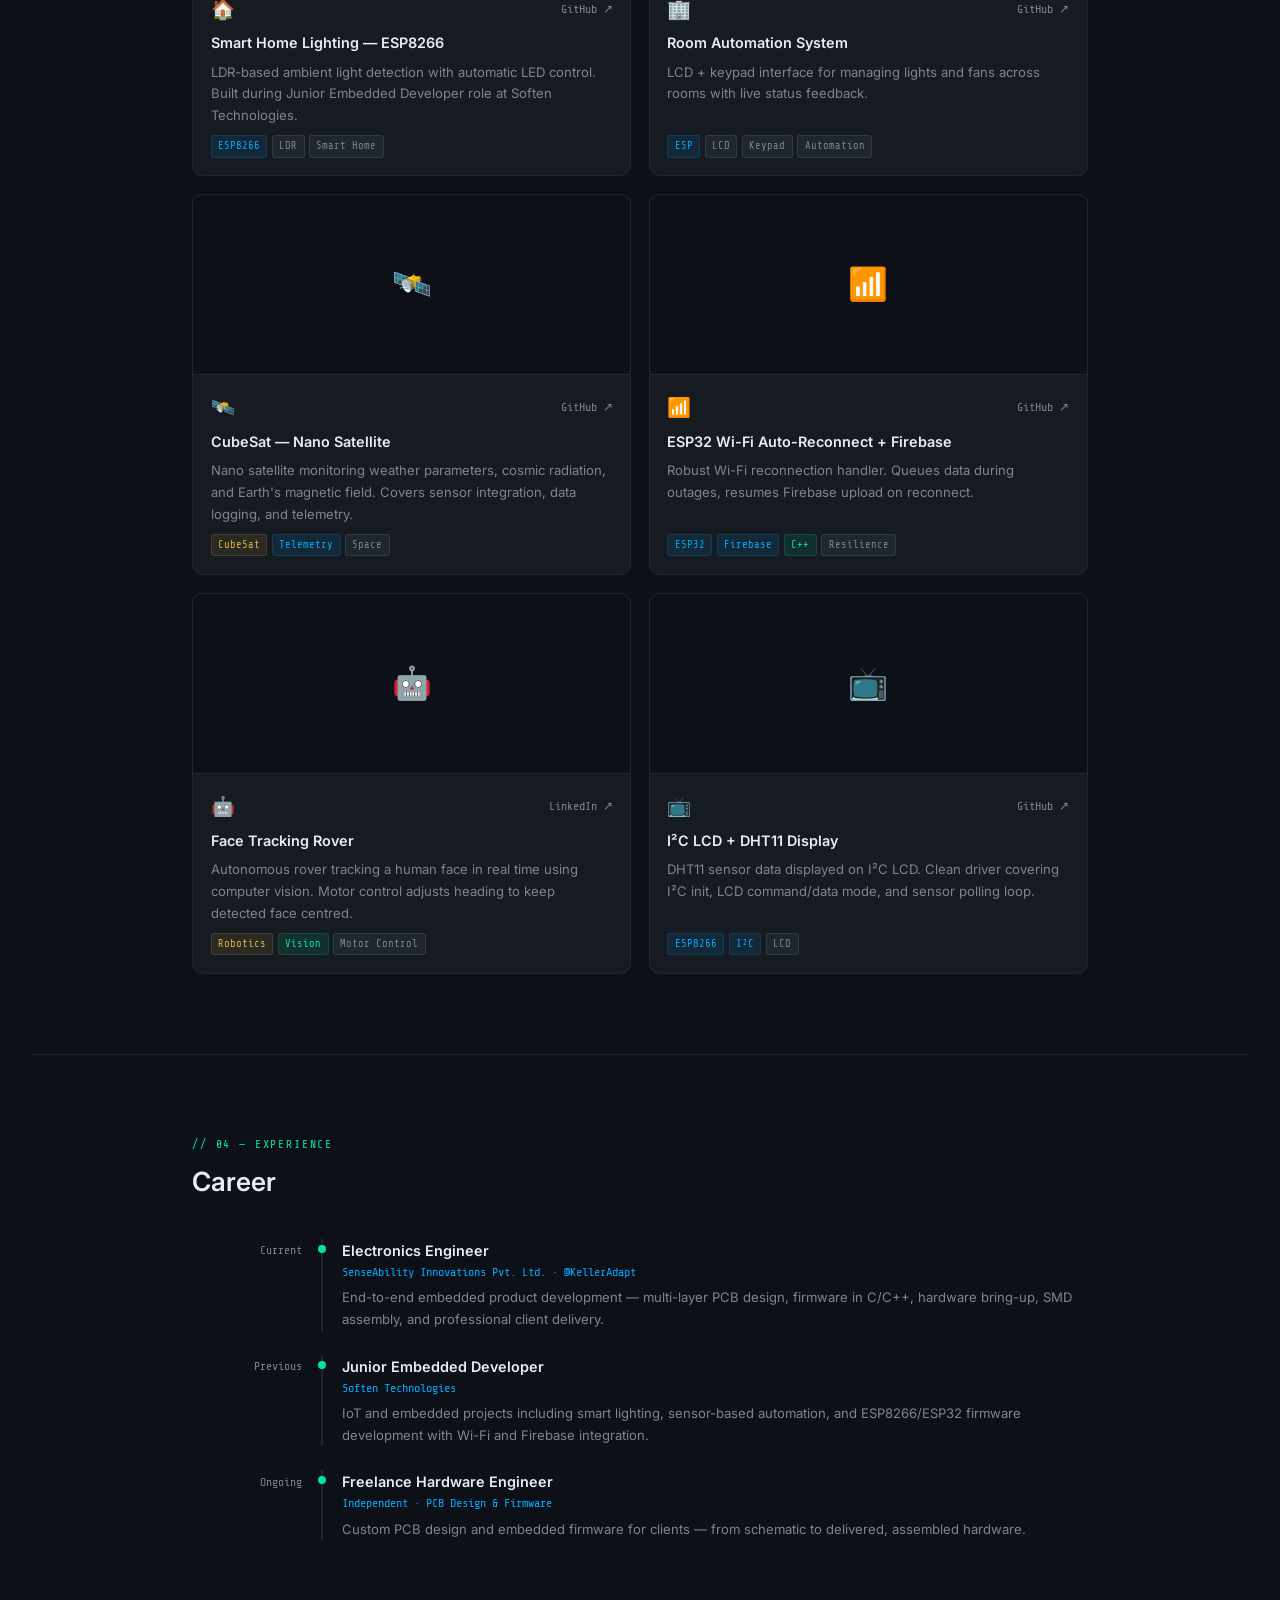
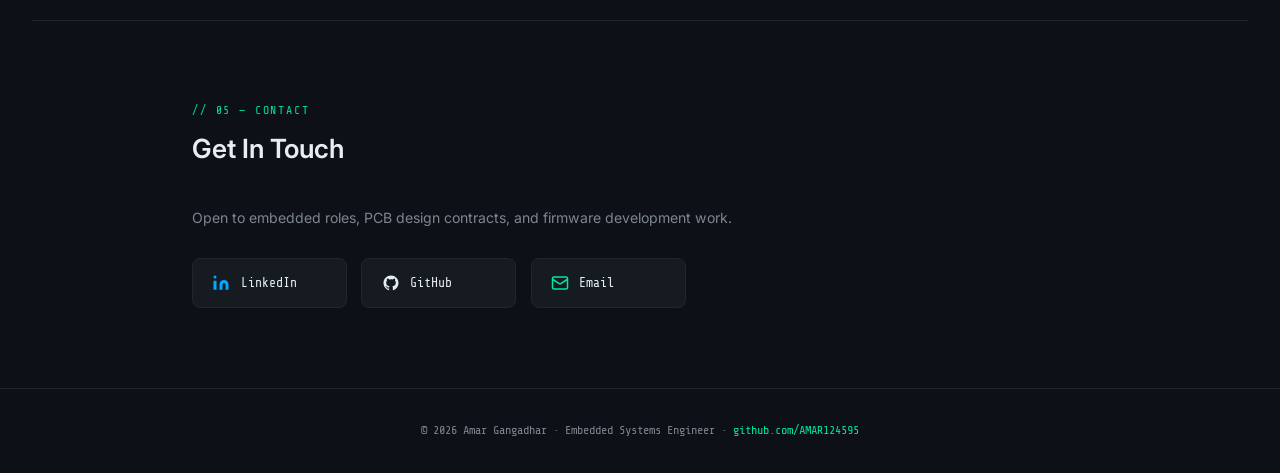
==== commit a83f8c45: "Rename test.html to index.html" ====
--- a/index.html
+++ b/index.html
@@ -67,14 +67,16 @@
 
     /* PROJECT CARDS */
     .projects-grid{display:grid;grid-template-columns:repeat(auto-fill,minmax(290px,1fr));gap:1.1rem}
-    .project-card{background:var(--surface);border:1px solid var(--border);border-radius:10px;overflow:hidden;display:flex;flex-direction:column;transition:border-color .2s,transform .2s;cursor:pointer}
+    .project-card{background:var(--surface);border:1px solid var(--border);border-radius:10px;overflow:hidden;display:flex;flex-direction:column;transition:border-color .2s,transform .2s}
     .project-card:hover{border-color:var(--accent);transform:translateY(-3px)}
     .project-card.hidden{display:none}
-    .project-img-placeholder{width:100%;height:160px;background:var(--bg);display:flex;align-items:center;justify-content:center;font-size:2.5rem;border-bottom:1px solid var(--border)}
-    .project-img{width:100%;height:160px;object-fit:cover;display:block;border-bottom:1px solid var(--border)}
+    .project-img{width:100%;height:180px;object-fit:cover;display:block;border-bottom:1px solid var(--border)}
+    .project-img-placeholder{width:100%;height:180px;background:var(--bg);display:flex;align-items:center;justify-content:center;font-size:2rem;border-bottom:1px solid var(--border)}
     .project-body{padding:1.1rem;display:flex;flex-direction:column;gap:.55rem;flex:1}
     .project-header{display:flex;align-items:center;justify-content:space-between}
     .project-icon{font-size:1.2rem}
+    .project-link{color:var(--muted);text-decoration:none;font-size:.74rem;font-family:var(--mono);transition:color .2s}
+    .project-link:hover{color:var(--accent)}
     .project-card h3{font-size:.9rem;font-weight:600;color:var(--text);line-height:1.3}
     .project-desc{font-size:.82rem;color:var(--muted);flex:1}
     .project-tags{display:flex;flex-wrap:wrap;gap:.28rem}
@@ -83,11 +85,10 @@
     .pb.yellow{background:rgba(227,179,65,.1);color:var(--yellow);border-color:rgba(227,179,65,.15)}
     .pb.gray{background:rgba(125,133,144,.1);color:var(--muted);border-color:rgba(125,133,144,.2)}
     .pb.pro{background:rgba(227,179,65,.15);color:var(--yellow);border-color:rgba(227,179,65,.3);font-weight:700}
-    .click-hint{font-family:var(--mono);font-size:.65rem;color:var(--muted);text-align:right;padding:.4rem .8rem .6rem;border-top:1px solid var(--border);margin-top:auto}
 
     /* FREELANCE */
     .freelance-grid{display:grid;grid-template-columns:repeat(auto-fill,minmax(320px,1fr));gap:1.3rem}
-    .freelance-card{background:var(--surface);border:1px solid rgba(0,229,160,.25);border-radius:12px;overflow:hidden;transition:border-color .2s,transform .2s;cursor:pointer}
+    .freelance-card{background:var(--surface);border:1px solid rgba(0,229,160,.25);border-radius:12px;overflow:hidden;transition:border-color .2s,transform .2s}
     .freelance-card:hover{border-color:var(--accent);transform:translateY(-3px)}
     .fl-img-wrap{position:relative}
     .fl-img{width:100%;height:220px;object-fit:cover;display:block}
@@ -100,40 +101,7 @@
     .fl-images{display:flex;gap:.5rem;padding:.8rem 1.3rem 1.3rem}
     .fl-thumb{width:80px;height:60px;object-fit:cover;border-radius:5px;border:1px solid var(--border);cursor:pointer;transition:border-color .2s}
     .fl-thumb:hover{border-color:var(--accent)}
-
-    /* ── MODAL ── */
-    .modal-overlay{position:fixed;inset:0;z-index:999;background:rgba(0,0,0,.85);backdrop-filter:blur(8px);display:flex;align-items:center;justify-content:center;padding:1.5rem;opacity:0;pointer-events:none;transition:opacity .25s}
-    .modal-overlay.open{opacity:1;pointer-events:all}
-    .modal{background:var(--surface);border:1px solid var(--border);border-radius:14px;max-width:820px;width:100%;max-height:90vh;overflow-y:auto;position:relative;transform:translateY(20px);transition:transform .25s}
-    .modal-overlay.open .modal{transform:translateY(0)}
-    .modal-close{position:sticky;top:0;left:0;right:0;display:flex;justify-content:flex-end;padding:.8rem 1rem .4rem;background:var(--surface);z-index:2}
-    .modal-close button{background:var(--border);border:none;color:var(--text);font-size:1.2rem;width:32px;height:32px;border-radius:50%;cursor:pointer;display:flex;align-items:center;justify-content:center;transition:background .2s}
-    .modal-close button:hover{background:var(--accent);color:#0d1117}
-    .modal-body{padding:0 1.8rem 2rem}
-    .modal-gallery{display:flex;gap:.7rem;flex-wrap:wrap;margin-bottom:1.4rem}
-    .modal-gallery img{border-radius:8px;border:1px solid var(--border);cursor:pointer;transition:border-color .2s;object-fit:cover}
-    .modal-gallery img:first-child{width:100%;height:280px}
-    .modal-gallery img:not(:first-child){width:calc(50% - .35rem);height:140px}
-    .modal-gallery img:hover{border-color:var(--accent)}
-    .modal-icon{font-size:2rem;margin-bottom:.6rem}
-    .modal-title{font-size:1.4rem;font-weight:700;margin-bottom:.4rem}
-    .modal-client{font-family:var(--mono);font-size:.78rem;color:var(--blue);margin-bottom:1rem}
-    .modal-desc{font-size:.9rem;color:var(--muted);line-height:1.8;margin-bottom:1.2rem}
-    .modal-specs{background:var(--bg);border:1px solid var(--border);border-radius:8px;padding:1rem 1.2rem;margin-bottom:1.2rem}
-    .modal-specs h4{font-family:var(--mono);font-size:.72rem;color:var(--accent);letter-spacing:.1em;margin-bottom:.7rem}
-    .modal-specs-grid{display:grid;grid-template-columns:1fr 1fr;gap:.5rem .8rem}
-    .spec-item{font-size:.82rem}
-    .spec-label{color:var(--muted);font-family:var(--mono);font-size:.7rem}
-    .spec-value{color:var(--text);font-weight:500}
-    .modal-tags{display:flex;flex-wrap:wrap;gap:.35rem;margin-bottom:1.4rem}
-    .modal-actions{display:flex;gap:.8rem;flex-wrap:wrap}
-
-    /* IMAGE LIGHTBOX */
-    .lightbox{position:fixed;inset:0;z-index:1999;background:rgba(0,0,0,.95);display:flex;align-items:center;justify-content:center;cursor:zoom-out;opacity:0;pointer-events:none;transition:opacity .2s}
-    .lightbox.open{opacity:1;pointer-events:all}
-    .lightbox img{max-width:95vw;max-height:95vh;object-fit:contain;border-radius:8px}
-    .lightbox-close{position:absolute;top:1rem;right:1.2rem;background:none;border:none;color:#fff;font-size:2rem;cursor:pointer;opacity:.7}
-    .lightbox-close:hover{opacity:1}
+    .fl-schematic{background:var(--bg);border:1px solid var(--border);border-radius:6px;padding:.4rem;width:100%;overflow:hidden;max-height:160px;display:flex;align-items:center;justify-content:center;font-size:.72rem;color:var(--muted);font-family:var(--mono);margin-top:.5rem}
 
     /* TIMELINE */
     .timeline{display:flex;flex-direction:column;gap:1.5rem}
@@ -150,6 +118,7 @@
     .contact-card{display:flex;align-items:center;gap:.65rem;background:var(--surface);border:1px solid var(--border);border-radius:8px;padding:.85rem 1.2rem;text-decoration:none;color:var(--text);font-size:.88rem;transition:border-color .2s;min-width:155px}
     .contact-card:hover{border-color:var(--accent);color:var(--accent)}
     .contact-card span{font-family:var(--mono);font-size:.82rem}
+
     footer{border-top:1px solid var(--border);text-align:center;padding:2rem;font-family:var(--mono);font-size:.75rem;color:var(--muted)}
 
     @media(max-width:700px){
@@ -159,8 +128,6 @@
       .tl-date{text-align:left}
       nav{padding:0 1rem}
       .nav-links{gap:.9rem}
-      .modal-gallery img:not(:first-child){width:100%;height:160px}
-      .modal-specs-grid{grid-template-columns:1fr}
     }
   </style>
 </head>
@@ -197,7 +164,7 @@
       </div>
     </div>
     <div class="hero-photo-wrap">
-      <div class="hero-photo-placeholder">📷<br>Add your<br>photo here<br><br><span style="color:var(--accent);font-size:.6rem">profile.jpg</span></div>
+      <div class="hero-photo-placeholder">📷<br>Add your<br>photo here<br><br><span style="color:var(--accent);font-size:.6rem">Upload profile.jpg</span></div>
     </div>
   </div>
 </section>
@@ -226,43 +193,78 @@
 <section id="freelance">
   <div class="section-label">// 02 — FREELANCE WORK</div>
   <h2>Client Projects</h2>
-  <p style="color:var(--muted);font-size:.88rem;margin-bottom:2rem;max-width:580px">Real-world hardware delivered for clients — full cycle from schematic through PCB layout, SMD assembly, and testing. Click any card for full details.</p>
+  <p style="color:var(--muted);font-size:.88rem;margin-bottom:2rem;max-width:580px">Real-world hardware delivered for clients — full cycle from requirements through PCB design, SMD assembly, firmware, and testing.</p>
 
   <div class="freelance-grid">
 
-    <div class="freelance-card" onclick="openModal('buck5v')">
+    <!-- Freelance #1 — Buck Converter 5V (real photos available) -->
+    <div class="freelance-card">
       <div class="fl-img-wrap">
         <img class="fl-img" src="[data-uri]" alt="5V Buck Converter assembled PCB"/>
         <span class="fl-badge">DELIVERED</span>
       </div>
       <div class="fl-body">
-        <div class="fl-meta"><span class="fl-client">// Power Electronics · TI TPS5430</span></div>
-        <h3>5V / 3A Buck Converter</h3>
-        <p>Custom step-down PSU designed in KiCad, hand-soldered and verified. Input 6–36V, 3A output.</p>
+        <div class="fl-meta">
+          <span class="fl-client">// Power Electronics</span>
+        </div>
+        <h3>5V / 3A Buck Converter — TPS5430</h3>
+        <p>Custom step-down power supply module designed in KiCad using TI TPS5430. Input 6–36V (tested on 2S Li-ion). Compact SMD layout with polymer output cap, all components hand-soldered and verified with oscilloscope.</p>
         <div class="project-tags">
-          <span class="pb yellow">TPS5430</span><span class="pb">KiCad</span><span class="pb blue">6–36V</span><span class="pb pro">✓ ASSEMBLED</span>
+          <span class="pb yellow">TPS5430</span>
+          <span class="pb">KiCad</span>
+          <span class="pb">SMD</span>
+          <span class="pb blue">6–36V Input</span>
+          <span class="pb gray">3A Output</span>
+          <span class="pb pro">✓ ASSEMBLED</span>
         </div>
       </div>
       <div class="fl-images">
-        <img class="fl-thumb" src="[data-uri]" alt="3D Front" onclick="event.stopPropagation();openLightbox(this.src)"/>
-        <img class="fl-thumb" src="[data-uri]" alt="3D Bottom" onclick="event.stopPropagation();openLightbox(this.src)"/>
-      </div>
-    </div>
-
-    <div class="freelance-card" onclick="openModal('senseplugin')">
+        <img class="fl-thumb" src="[data-uri]" alt="PCB 3D front view"/>
+        <img class="fl-thumb" src="[data-uri]" alt="PCB 3D bottom view"/>
+      </div>
+    </div>
+
+    <!-- Freelance #2 — Placeholder for next project -->
+    <div class="freelance-card">
       <div class="fl-img-wrap">
         <div style="width:100%;height:220px;background:var(--bg);display:flex;align-items:center;justify-content:center;flex-direction:column;gap:.8rem;border-bottom:1px solid var(--border)">
           <span style="font-size:3rem">🔩</span>
-          <span style="font-family:var(--mono);font-size:.72rem;color:var(--muted)">Add project photo</span>
+          <span style="font-family:var(--mono);font-size:.72rem;color:var(--muted)">Upload project photo</span>
         </div>
         <span class="fl-badge" style="background:var(--blue);color:#0d1117">PROFESSIONAL</span>
       </div>
       <div class="fl-body">
-        <div class="fl-meta"><span class="fl-client">// SenseAbility Innovations · @KellerAdapt</span></div>
-        <h3>Custom Plugin PCB</h3>
-        <p>Professional embedded hardware — full prototype-to-production cycle for client product integration.</p>
+        <div class="fl-meta">
+          <span class="fl-client">// SenseAbility Innovations · @KellerAdapt</span>
+        </div>
+        <h3>Custom Plugin PCB — Client Product</h3>
+        <p>Professional embedded hardware designed and delivered at SenseAbility Innovations for the KellerAdapt product line. Full prototype-to-production cycle: schematic, layout, SMD population, bring-up, and debug.</p>
         <div class="project-tags">
-          <span class="pb yellow">Professional</span><span class="pb">KiCad</span><span class="pb gray">Client Delivery</span>
+          <span class="pb yellow">Professional</span>
+          <span class="pb">KiCad</span>
+          <span class="pb gray">Prototype → Production</span>
+          <span class="pb blue">Client Delivery</span>
+        </div>
+      </div>
+    </div>
+
+    <!-- Freelance #3 placeholder -->
+    <div class="freelance-card">
+      <div class="fl-img-wrap">
+        <div style="width:100%;height:220px;background:var(--bg);display:flex;align-items:center;justify-content:center;flex-direction:column;gap:.8rem;border-bottom:1px solid var(--border)">
+          <span style="font-size:3rem">📡</span>
+          <span style="font-family:var(--mono);font-size:.72rem;color:var(--muted)">Add your project here</span>
+        </div>
+        <span class="fl-badge" style="background:var(--muted);color:#0d1117">FREELANCE</span>
+      </div>
+      <div class="fl-body">
+        <div class="fl-meta">
+          <span class="fl-client">// Your Client / Industry</span>
+        </div>
+        <h3>Your Freelance Project Title</h3>
+        <p style="color:var(--border)">Edit this card in the HTML — replace with your real project description, client, and photos from your repo.</p>
+        <div class="project-tags">
+          <span class="pb gray">Add Tags</span>
         </div>
       </div>
     </div>
@@ -276,6 +278,7 @@
 <section id="projects">
   <div class="section-label">// 03 — GITHUB PROJECTS</div>
   <h2>All Projects</h2>
+
   <div class="filter-bar">
     <button class="filter-btn active" onclick="filterProjects('all',this)">All</button>
     <button class="filter-btn" onclick="filterProjects('pcb',this)">PCB Design</button>
@@ -284,144 +287,145 @@
     <button class="filter-btn" onclick="filterProjects('audio',this)">Audio</button>
     <button class="filter-btn" onclick="filterProjects('space',this)">Space / Robotics</button>
   </div>
+
   <div class="projects-grid" id="projectsGrid">
 
-    <div class="project-card" data-cat="pcb" onclick="openModal('buck10a')">
+    <div class="project-card" data-cat="pcb">
       <div class="project-img-placeholder">⚡</div>
       <div class="project-body">
-        <div class="project-header"><span class="project-icon">⚡</span><span style="font-family:var(--mono);font-size:.7rem;color:var(--muted)">click to expand</span></div>
+        <div class="project-header"><span class="project-icon">⚡</span><a href="https://github.com/AMAR124595/5V_10A-Buck-converter" target="_blank" class="project-link">GitHub ↗</a></div>
         <h3>5V / 10A Synchronous Buck Converter</h3>
-        <p class="project-desc">4-layer PCB using TPS51397A/RJER IC. High-current synchronous step-down with optimised power planes.</p>
-        <div class="project-tags"><span class="pb">KiCad</span><span class="pb">4-Layer</span><span class="pb yellow">TPS51397A</span><span class="pb gray">10A</span></div>
-      </div>
-    </div>
-
-    <div class="project-card" data-cat="pcb" onclick="openModal('buck3v3')">
+        <p class="project-desc">4-layer PCB using TPS51397A/RJER. High-current synchronous step-down, optimised power planes and thermal dissipation for demanding embedded loads.</p>
+        <div class="project-tags"><span class="pb">KiCad</span><span class="pb">4-Layer PCB</span><span class="pb yellow">TPS51397A</span><span class="pb gray">10A</span></div>
+      </div>
+    </div>
+
+    <div class="project-card" data-cat="pcb">
       <div class="project-img-placeholder">🔋</div>
       <div class="project-body">
-        <div class="project-header"><span class="project-icon">🔋</span><span style="font-family:var(--mono);font-size:.7rem;color:var(--muted)">click to expand</span></div>
+        <div class="project-header"><span class="project-icon">🔋</span><a href="https://github.com/AMAR124595/3V3-Buck_converter" target="_blank" class="project-link">GitHub ↗</a></div>
         <h3>3.3V Buck Converter — TPS56S201DCR</h3>
-        <p class="project-desc">Compact 3V3 PSU for MCU/sensor rails. Minimal BOM, small footprint, SMD layout.</p>
+        <p class="project-desc">Compact 3V3 PSU for MCU/sensor rails. Minimal BOM, small footprint, SMD layout designed in KiCad.</p>
         <div class="project-tags"><span class="pb">KiCad</span><span class="pb yellow">TPS56S201DCR</span><span class="pb gray">SMD</span></div>
       </div>
     </div>
 
-    <div class="project-card" data-cat="pcb audio" onclick="openModal('i2samp')">
+    <div class="project-card" data-cat="pcb audio">
       <div class="project-img-placeholder">🎛️</div>
       <div class="project-body">
-        <div class="project-header"><span class="project-icon">🎛️</span><span style="font-family:var(--mono);font-size:.7rem;color:var(--muted)">click to expand</span></div>
+        <div class="project-header"><span class="project-icon">🎛️</span><a href="https://github.com/AMAR124595/MAX98357A-I2S-Amp" target="_blank" class="project-link">GitHub ↗</a></div>
         <h3>Class D I²S Amplifier — MAX98357A</h3>
-        <p class="project-desc">Custom PCB for Maxim MAX98357AETE+T. Drives speakers directly from I²S — no external DAC.</p>
-        <div class="project-tags"><span class="pb">KiCad</span><span class="pb yellow">MAX98357A</span><span class="pb blue">I²S</span></div>
-      </div>
-    </div>
-
-    <div class="project-card" data-cat="esp audio" onclick="openModal('esp32audio')">
+        <p class="project-desc">Custom PCB for Maxim MAX98357AETE+T class-D amplifier. Drives speakers directly from I²S digital audio — no external DAC needed.</p>
+        <div class="project-tags"><span class="pb">KiCad</span><span class="pb yellow">MAX98357A</span><span class="pb blue">I²S</span><span class="pb gray">Class D</span></div>
+      </div>
+    </div>
+
+    <div class="project-card" data-cat="esp audio">
       <div class="project-img-placeholder">🔊</div>
       <div class="project-body">
-        <div class="project-header"><span class="project-icon">🔊</span><span style="font-family:var(--mono);font-size:.7rem;color:var(--muted)">click to expand</span></div>
+        <div class="project-header"><span class="project-icon">🔊</span><a href="https://github.com/AMAR124595/ESP32_I2S-Audio" target="_blank" class="project-link">GitHub ↗</a></div>
         <h3>ESP32 I²S Audio Streaming</h3>
-        <p class="project-desc">Streams audio from ESP32 to MAX98357A over I²S. SPIFFS file management and real-time playback.</p>
+        <p class="project-desc">Streams audio from ESP32 to MAX98357A over I²S. Includes SPIFFS audio file management and real-time playback control.</p>
         <div class="project-tags"><span class="pb blue">ESP32</span><span class="pb blue">I²S</span><span class="pb">C++</span><span class="pb gray">SPIFFS</span></div>
       </div>
     </div>
 
-    <div class="project-card" data-cat="esp iot" onclick="openModal('neopixel')">
+    <div class="project-card" data-cat="esp iot">
       <div class="project-img-placeholder">💡</div>
       <div class="project-body">
-        <div class="project-header"><span class="project-icon">💡</span><span style="font-family:var(--mono);font-size:.7rem;color:var(--muted)">click to expand</span></div>
+        <div class="project-header"><span class="project-icon">💡</span><a href="https://github.com/AMAR124595/NeoPixel-LED-Control-with-ESP32-and-Firebase" target="_blank" class="project-link">GitHub ↗</a></div>
         <h3>NeoPixel LED Control — ESP32 + Firebase</h3>
-        <p class="project-desc">WS2812B control via mobile app through Firebase Realtime DB over Wi-Fi.</p>
-        <div class="project-tags"><span class="pb blue">ESP32</span><span class="pb blue">Firebase</span><span class="pb gray">WS2812B</span></div>
-      </div>
-    </div>
-
-    <div class="project-card" data-cat="esp iot" onclick="openModal('gesture')">
+        <p class="project-desc">WS2812B NeoPixel control via mobile app through Firebase Realtime DB. Cloud-to-hardware control pipeline over Wi-Fi.</p>
+        <div class="project-tags"><span class="pb blue">ESP32</span><span class="pb blue">Firebase</span><span class="pb blue">Wi-Fi</span><span class="pb gray">WS2812B</span></div>
+      </div>
+    </div>
+
+    <div class="project-card" data-cat="esp iot">
       <div class="project-img-placeholder">🌈</div>
       <div class="project-body">
-        <div class="project-header"><span class="project-icon">🌈</span><span style="font-family:var(--mono);font-size:.7rem;color:var(--muted)">click to expand</span></div>
+        <div class="project-header"><span class="project-icon">🌈</span><a href="https://github.com/AMAR124595/Smart-RGB-Lighting-Control-with-Hand-Gesture-Recognition" target="_blank" class="project-link">GitHub ↗</a></div>
         <h3>RGB Lighting — Hand Gesture Control</h3>
-        <p class="project-desc">Gesture-to-color RGB lighting with real-time response on ESP-based hardware.</p>
+        <p class="project-desc">Gesture-to-color RGB lighting system. Intuitive hand gesture mapping with real-time response on ESP-based hardware.</p>
         <div class="project-tags"><span class="pb blue">ESP</span><span class="pb">Gesture</span><span class="pb gray">RGB LED</span></div>
       </div>
     </div>
 
-    <div class="project-card" data-cat="esp iot" onclick="openModal('dht11')">
+    <div class="project-card" data-cat="esp iot">
       <div class="project-img-placeholder">🌡️</div>
       <div class="project-body">
-        <div class="project-header"><span class="project-icon">🌡️</span><span style="font-family:var(--mono);font-size:.7rem;color:var(--muted)">click to expand</span></div>
+        <div class="project-header"><span class="project-icon">🌡️</span><a href="https://github.com/AMAR124595/DHT-11-WITH-FIREBASE" target="_blank" class="project-link">GitHub ↗</a></div>
         <h3>DHT11 IoT Monitor — Firebase</h3>
-        <p class="project-desc">DHT11 temp/humidity over I²C, displayed on LCD and pushed to Firebase Realtime DB.</p>
-        <div class="project-tags"><span class="pb blue">ESP8266</span><span class="pb blue">Firebase</span><span class="pb blue">I²C</span></div>
-      </div>
-    </div>
-
-    <div class="project-card" data-cat="esp iot" onclick="openModal('fbcount')">
+        <p class="project-desc">Reads DHT11 temp/humidity over I²C, displays on LCD, and pushes live readings to Firebase Realtime DB.</p>
+        <div class="project-tags"><span class="pb blue">ESP8266</span><span class="pb blue">Firebase</span><span class="pb blue">I²C</span><span class="pb gray">DHT11</span></div>
+      </div>
+    </div>
+
+    <div class="project-card" data-cat="esp iot">
       <div class="project-img-placeholder">🔢</div>
       <div class="project-body">
-        <div class="project-header"><span class="project-icon">🔢</span><span style="font-family:var(--mono);font-size:.7rem;color:var(--muted)">click to expand</span></div>
+        <div class="project-header"><span class="project-icon">🔢</span><a href="https://github.com/AMAR124595/Firebase-Count" target="_blank" class="project-link">GitHub ↗</a></div>
         <h3>ESP8266 Button Counter — Firebase</h3>
-        <p class="project-desc">Event-triggered IoT pipeline — button press increments counter in Firebase Realtime DB.</p>
+        <p class="project-desc">Button press increments a counter in Firebase Realtime DB. Clean baseline for event-triggered IoT pipelines.</p>
         <div class="project-tags"><span class="pb blue">ESP8266</span><span class="pb blue">Firebase</span><span class="pb gray">GPIO</span></div>
       </div>
     </div>
 
-    <div class="project-card" data-cat="esp iot" onclick="openModal('smarthome')">
+    <div class="project-card" data-cat="esp iot">
       <div class="project-img-placeholder">🏠</div>
       <div class="project-body">
-        <div class="project-header"><span class="project-icon">🏠</span><span style="font-family:var(--mono);font-size:.7rem;color:var(--muted)">click to expand</span></div>
+        <div class="project-header"><span class="project-icon">🏠</span><a href="https://github.com/AMAR124595/Smart-Home-Lighting-Control-System-in-ESP8266" target="_blank" class="project-link">GitHub ↗</a></div>
         <h3>Smart Home Lighting — ESP8266</h3>
-        <p class="project-desc">LDR-based ambient light detection with automatic LED control over Wi-Fi.</p>
+        <p class="project-desc">LDR-based ambient light detection with automatic LED control. Built during Junior Embedded Developer role at Soften Technologies.</p>
         <div class="project-tags"><span class="pb blue">ESP8266</span><span class="pb gray">LDR</span><span class="pb gray">Smart Home</span></div>
       </div>
     </div>
 
-    <div class="project-card" data-cat="esp iot" onclick="openModal('roomauto')">
+    <div class="project-card" data-cat="esp iot">
       <div class="project-img-placeholder">🏢</div>
       <div class="project-body">
-        <div class="project-header"><span class="project-icon">🏢</span><span style="font-family:var(--mono);font-size:.7rem;color:var(--muted)">click to expand</span></div>
+        <div class="project-header"><span class="project-icon">🏢</span><a href="https://github.com/AMAR124595/PROJECT-ROOM-AUTOMATION" target="_blank" class="project-link">GitHub ↗</a></div>
         <h3>Room Automation System</h3>
-        <p class="project-desc">LCD + keypad interface managing lights and fans across rooms with live status feedback.</p>
-        <div class="project-tags"><span class="pb blue">ESP</span><span class="pb gray">LCD</span><span class="pb gray">Keypad</span></div>
-      </div>
-    </div>
-
-    <div class="project-card" data-cat="space" onclick="openModal('cubsat')">
+        <p class="project-desc">LCD + keypad interface for managing lights and fans across rooms with live status feedback.</p>
+        <div class="project-tags"><span class="pb blue">ESP</span><span class="pb gray">LCD</span><span class="pb gray">Keypad</span><span class="pb gray">Automation</span></div>
+      </div>
+    </div>
+
+    <div class="project-card" data-cat="space">
       <div class="project-img-placeholder">🛰️</div>
       <div class="project-body">
-        <div class="project-header"><span class="project-icon">🛰️</span><span style="font-family:var(--mono);font-size:.7rem;color:var(--muted)">click to expand</span></div>
+        <div class="project-header"><span class="project-icon">🛰️</span><a href="https://github.com/AMAR124595/CUBSAT" target="_blank" class="project-link">GitHub ↗</a></div>
         <h3>CubeSat — Nano Satellite</h3>
-        <p class="project-desc">Monitors weather, cosmic radiation, and Earth's magnetic field. Sensor integration, logging, and telemetry.</p>
+        <p class="project-desc">Nano satellite monitoring weather parameters, cosmic radiation, and Earth's magnetic field. Covers sensor integration, data logging, and telemetry.</p>
         <div class="project-tags"><span class="pb yellow">CubeSat</span><span class="pb blue">Telemetry</span><span class="pb gray">Space</span></div>
       </div>
     </div>
 
-    <div class="project-card" data-cat="esp iot" onclick="openModal('wifirecon')">
+    <div class="project-card" data-cat="esp iot">
       <div class="project-img-placeholder">📶</div>
       <div class="project-body">
-        <div class="project-header"><span class="project-icon">📶</span><span style="font-family:var(--mono);font-size:.7rem;color:var(--muted)">click to expand</span></div>
+        <div class="project-header"><span class="project-icon">📶</span><a href="https://github.com/AMAR124595/AMAR124595-WIFI_RECONNECTION_ON_ESP32_FIREBASE" target="_blank" class="project-link">GitHub ↗</a></div>
         <h3>ESP32 Wi-Fi Auto-Reconnect + Firebase</h3>
-        <p class="project-desc">Robust reconnection handler — queues data during outages, resumes Firebase upload on reconnect.</p>
-        <div class="project-tags"><span class="pb blue">ESP32</span><span class="pb blue">Firebase</span><span class="pb">C++</span></div>
-      </div>
-    </div>
-
-    <div class="project-card" data-cat="space" onclick="openModal('rover')">
+        <p class="project-desc">Robust Wi-Fi reconnection handler. Queues data during outages, resumes Firebase upload on reconnect.</p>
+        <div class="project-tags"><span class="pb blue">ESP32</span><span class="pb blue">Firebase</span><span class="pb">C++</span><span class="pb gray">Resilience</span></div>
+      </div>
+    </div>
+
+    <div class="project-card" data-cat="space">
       <div class="project-img-placeholder">🤖</div>
       <div class="project-body">
-        <div class="project-header"><span class="project-icon">🤖</span><span style="font-family:var(--mono);font-size:.7rem;color:var(--muted)">click to expand</span></div>
+        <div class="project-header"><span class="project-icon">🤖</span><a href="https://www.linkedin.com/in/amar-gangadhar-6b25a5267" target="_blank" class="project-link">LinkedIn ↗</a></div>
         <h3>Face Tracking Rover</h3>
-        <p class="project-desc">Autonomous rover tracking human face in real time. Motor control adjusts heading to keep face centred.</p>
+        <p class="project-desc">Autonomous rover tracking a human face in real time using computer vision. Motor control adjusts heading to keep detected face centred.</p>
         <div class="project-tags"><span class="pb yellow">Robotics</span><span class="pb">Vision</span><span class="pb gray">Motor Control</span></div>
       </div>
     </div>
 
-    <div class="project-card" data-cat="esp" onclick="openModal('i2clcd')">
+    <div class="project-card" data-cat="esp">
       <div class="project-img-placeholder">📺</div>
       <div class="project-body">
-        <div class="project-header"><span class="project-icon">📺</span><span style="font-family:var(--mono);font-size:.7rem;color:var(--muted)">click to expand</span></div>
+        <div class="project-header"><span class="project-icon">📺</span><a href="https://github.com/AMAR124595/i2c-LCD-DHT-11" target="_blank" class="project-link">GitHub ↗</a></div>
         <h3>I²C LCD + DHT11 Display</h3>
-        <p class="project-desc">Clean I²C LCD driver with DHT11 sensor polling — covers init, command/data mode, and display loop.</p>
+        <p class="project-desc">DHT11 sensor data displayed on I²C LCD. Clean driver covering I²C init, LCD command/data mode, and sensor polling loop.</p>
         <div class="project-tags"><span class="pb blue">ESP8266</span><span class="pb blue">I²C</span><span class="pb gray">LCD</span></div>
       </div>
     </div>
@@ -441,7 +445,7 @@
       <div class="tl-body">
         <h3>Electronics Engineer</h3>
         <div class="tl-company">SenseAbility Innovations Pvt. Ltd. · @KellerAdapt</div>
-        <p>End-to-end embedded product development — multi-layer PCB design, C/C++ firmware, hardware bring-up, SMD assembly, and client delivery.</p>
+        <p>End-to-end embedded product development — multi-layer PCB design, firmware in C/C++, hardware bring-up, SMD assembly, and professional client delivery.</p>
       </div>
     </div>
     <div class="tl-item">
@@ -449,7 +453,7 @@
       <div class="tl-body">
         <h3>Junior Embedded Developer</h3>
         <div class="tl-company">Soften Technologies</div>
-        <p>IoT and embedded projects — smart lighting, sensor automation, ESP8266/ESP32 firmware with Wi-Fi and Firebase integration.</p>
+        <p>IoT and embedded projects including smart lighting, sensor-based automation, and ESP8266/ESP32 firmware development with Wi-Fi and Firebase integration.</p>
       </div>
     </div>
     <div class="tl-item">
@@ -457,7 +461,7 @@
       <div class="tl-body">
         <h3>Freelance Hardware Engineer</h3>
         <div class="tl-company">Independent · PCB Design & Firmware</div>
-        <p>Custom PCB design and embedded firmware for clients — schematic through assembled, tested hardware.</p>
+        <p>Custom PCB design and embedded firmware for clients — from schematic to delivered, assembled hardware.</p>
       </div>
     </div>
   </div>
@@ -488,308 +492,7 @@
 
 <footer><p>© 2026 Amar Gangadhar · Embedded Systems Engineer · <a href="https://github.com/AMAR124595" style="color:var(--accent);text-decoration:none">github.com/AMAR124595</a></p></footer>
 
-<!-- MODAL -->
-<div class="modal-overlay" id="modalOverlay" onclick="closeModal(event)">
-  <div class="modal" id="modal">
-    <div class="modal-close"><button onclick="closeModal(null,true)">✕</button></div>
-    <div class="modal-body" id="modalBody"></div>
-  </div>
-</div>
-
-<!-- LIGHTBOX -->
-<div class="lightbox" id="lightbox" onclick="closeLightbox()">
-  <button class="lightbox-close" onclick="closeLightbox()">✕</button>
-  <img id="lightboxImg" src="" alt=""/>
-</div>
-
 <script>
-const ASSEMBLED = "[data-uri]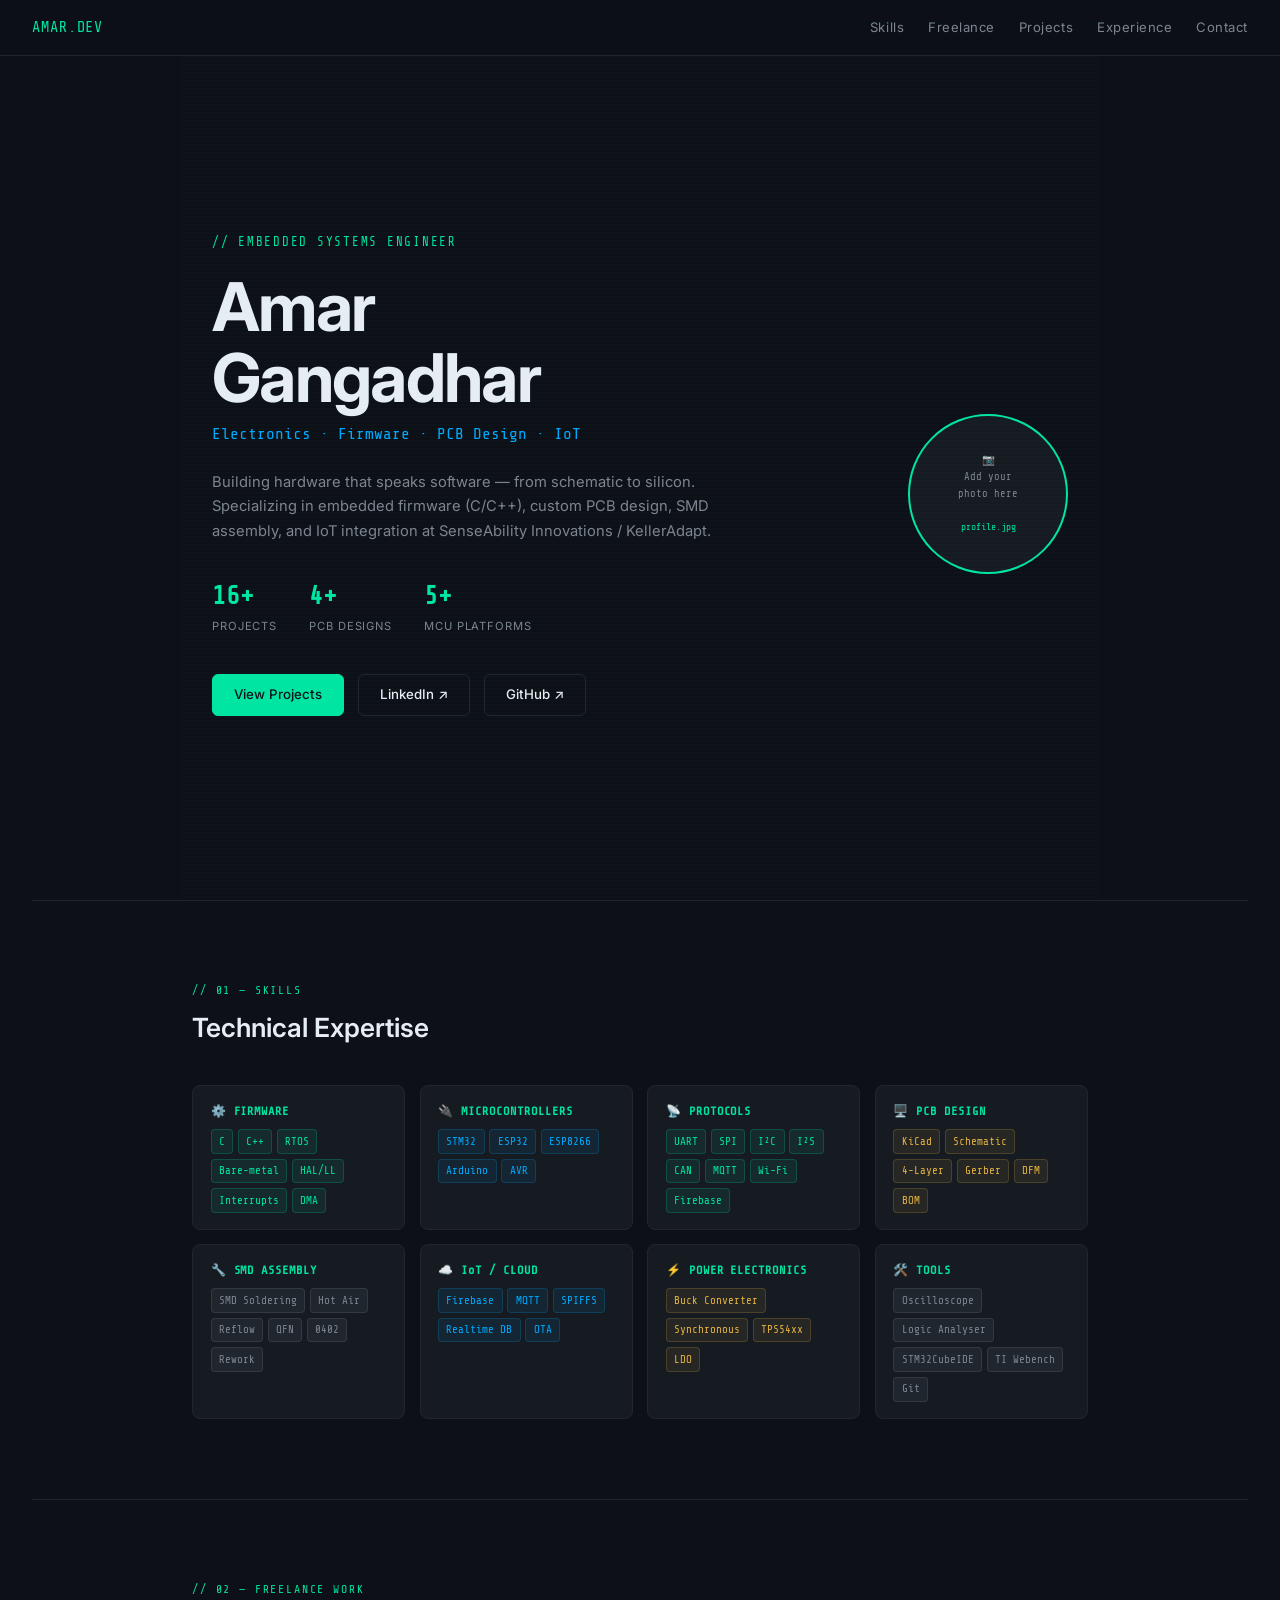
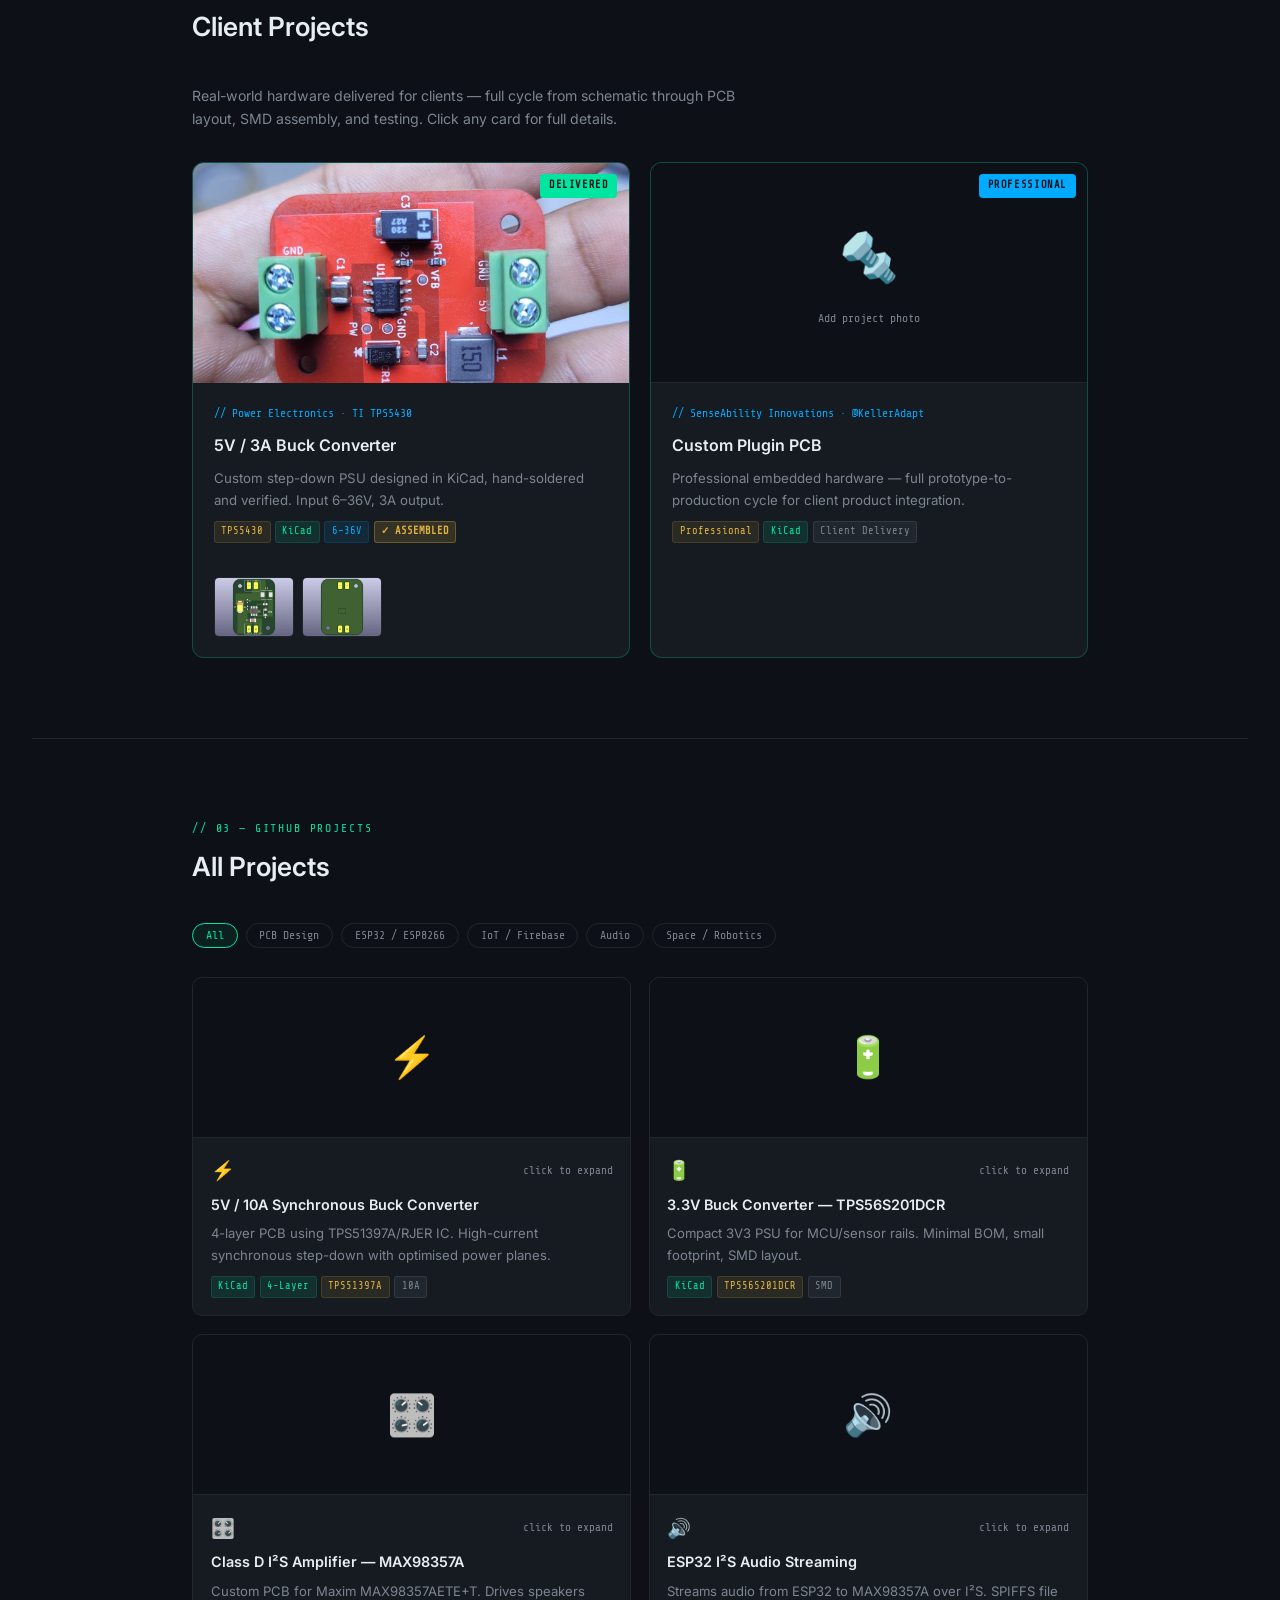
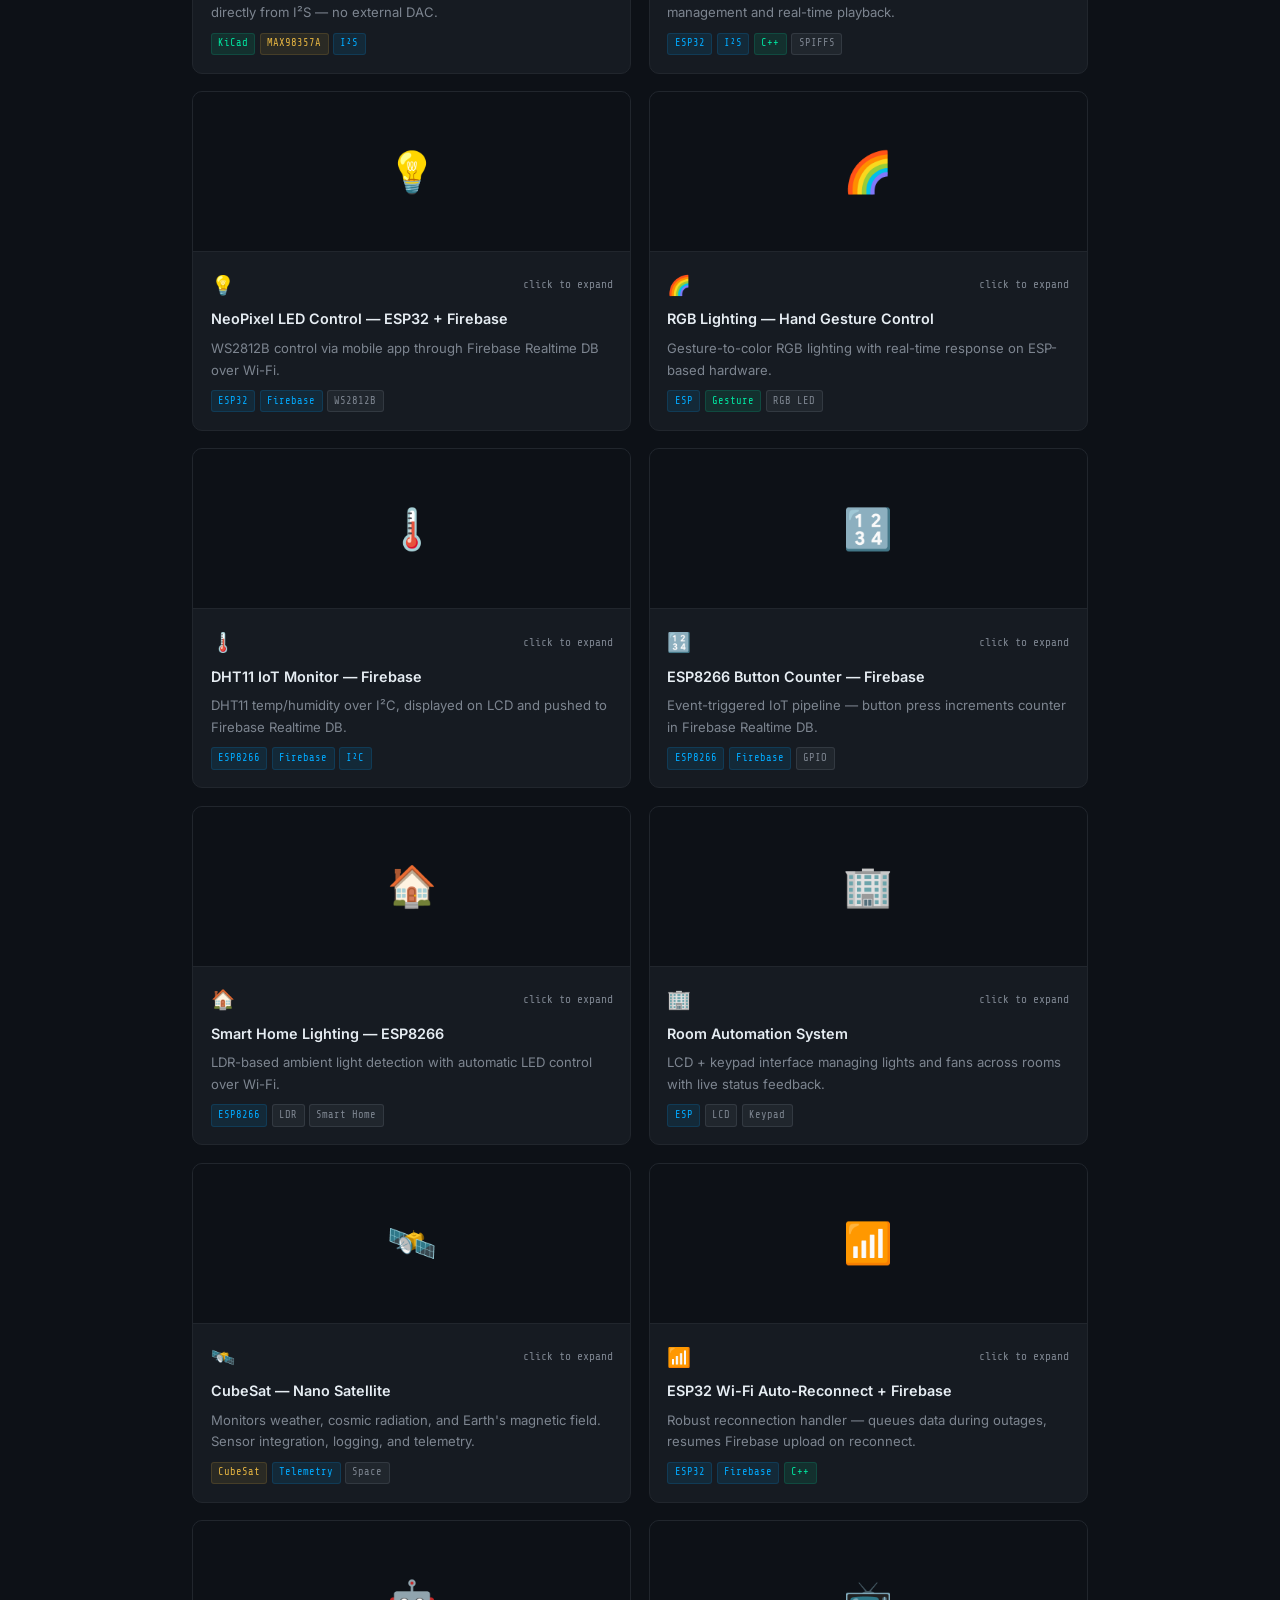
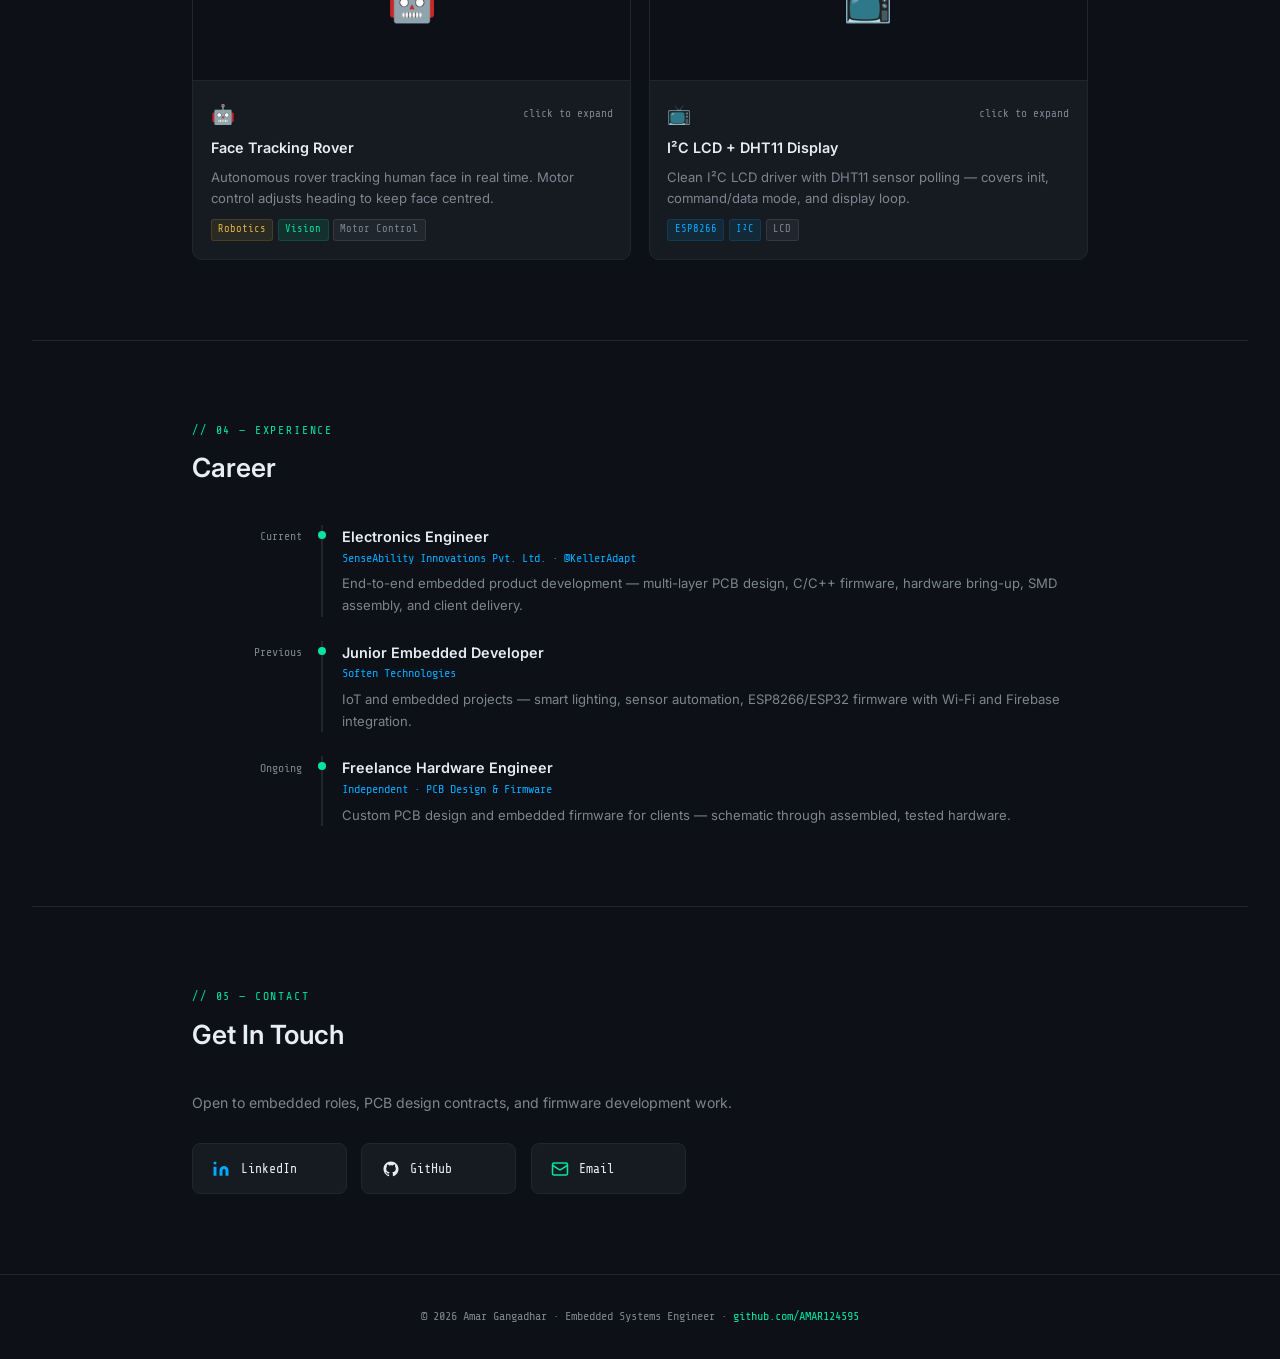
==== commit 703b81c6: "update page" ====
--- a/index.html
+++ b/index.html
@@ -67,16 +67,14 @@
 
     /* PROJECT CARDS */
     .projects-grid{display:grid;grid-template-columns:repeat(auto-fill,minmax(290px,1fr));gap:1.1rem}
-    .project-card{background:var(--surface);border:1px solid var(--border);border-radius:10px;overflow:hidden;display:flex;flex-direction:column;transition:border-color .2s,transform .2s}
+    .project-card{background:var(--surface);border:1px solid var(--border);border-radius:10px;overflow:hidden;display:flex;flex-direction:column;transition:border-color .2s,transform .2s;cursor:pointer}
     .project-card:hover{border-color:var(--accent);transform:translateY(-3px)}
     .project-card.hidden{display:none}
-    .project-img{width:100%;height:180px;object-fit:cover;display:block;border-bottom:1px solid var(--border)}
-    .project-img-placeholder{width:100%;height:180px;background:var(--bg);display:flex;align-items:center;justify-content:center;font-size:2rem;border-bottom:1px solid var(--border)}
+    .project-img-placeholder{width:100%;height:160px;background:var(--bg);display:flex;align-items:center;justify-content:center;font-size:2.5rem;border-bottom:1px solid var(--border)}
+    .project-img{width:100%;height:160px;object-fit:cover;display:block;border-bottom:1px solid var(--border)}
     .project-body{padding:1.1rem;display:flex;flex-direction:column;gap:.55rem;flex:1}
     .project-header{display:flex;align-items:center;justify-content:space-between}
     .project-icon{font-size:1.2rem}
-    .project-link{color:var(--muted);text-decoration:none;font-size:.74rem;font-family:var(--mono);transition:color .2s}
-    .project-link:hover{color:var(--accent)}
     .project-card h3{font-size:.9rem;font-weight:600;color:var(--text);line-height:1.3}
     .project-desc{font-size:.82rem;color:var(--muted);flex:1}
     .project-tags{display:flex;flex-wrap:wrap;gap:.28rem}
@@ -85,10 +83,11 @@
     .pb.yellow{background:rgba(227,179,65,.1);color:var(--yellow);border-color:rgba(227,179,65,.15)}
     .pb.gray{background:rgba(125,133,144,.1);color:var(--muted);border-color:rgba(125,133,144,.2)}
     .pb.pro{background:rgba(227,179,65,.15);color:var(--yellow);border-color:rgba(227,179,65,.3);font-weight:700}
+    .click-hint{font-family:var(--mono);font-size:.65rem;color:var(--muted);text-align:right;padding:.4rem .8rem .6rem;border-top:1px solid var(--border);margin-top:auto}
 
     /* FREELANCE */
     .freelance-grid{display:grid;grid-template-columns:repeat(auto-fill,minmax(320px,1fr));gap:1.3rem}
-    .freelance-card{background:var(--surface);border:1px solid rgba(0,229,160,.25);border-radius:12px;overflow:hidden;transition:border-color .2s,transform .2s}
+    .freelance-card{background:var(--surface);border:1px solid rgba(0,229,160,.25);border-radius:12px;overflow:hidden;transition:border-color .2s,transform .2s;cursor:pointer}
     .freelance-card:hover{border-color:var(--accent);transform:translateY(-3px)}
     .fl-img-wrap{position:relative}
     .fl-img{width:100%;height:220px;object-fit:cover;display:block}
@@ -101,7 +100,40 @@
     .fl-images{display:flex;gap:.5rem;padding:.8rem 1.3rem 1.3rem}
     .fl-thumb{width:80px;height:60px;object-fit:cover;border-radius:5px;border:1px solid var(--border);cursor:pointer;transition:border-color .2s}
     .fl-thumb:hover{border-color:var(--accent)}
-    .fl-schematic{background:var(--bg);border:1px solid var(--border);border-radius:6px;padding:.4rem;width:100%;overflow:hidden;max-height:160px;display:flex;align-items:center;justify-content:center;font-size:.72rem;color:var(--muted);font-family:var(--mono);margin-top:.5rem}
+
+    /* ── MODAL ── */
+    .modal-overlay{position:fixed;inset:0;z-index:999;background:rgba(0,0,0,.85);backdrop-filter:blur(8px);display:flex;align-items:center;justify-content:center;padding:1.5rem;opacity:0;pointer-events:none;transition:opacity .25s}
+    .modal-overlay.open{opacity:1;pointer-events:all}
+    .modal{background:var(--surface);border:1px solid var(--border);border-radius:14px;max-width:820px;width:100%;max-height:90vh;overflow-y:auto;position:relative;transform:translateY(20px);transition:transform .25s}
+    .modal-overlay.open .modal{transform:translateY(0)}
+    .modal-close{position:sticky;top:0;left:0;right:0;display:flex;justify-content:flex-end;padding:.8rem 1rem .4rem;background:var(--surface);z-index:2}
+    .modal-close button{background:var(--border);border:none;color:var(--text);font-size:1.2rem;width:32px;height:32px;border-radius:50%;cursor:pointer;display:flex;align-items:center;justify-content:center;transition:background .2s}
+    .modal-close button:hover{background:var(--accent);color:#0d1117}
+    .modal-body{padding:0 1.8rem 2rem}
+    .modal-gallery{display:flex;gap:.7rem;flex-wrap:wrap;margin-bottom:1.4rem}
+    .modal-gallery img{border-radius:8px;border:1px solid var(--border);cursor:pointer;transition:border-color .2s;object-fit:cover}
+    .modal-gallery img:first-child{width:100%;height:280px}
+    .modal-gallery img:not(:first-child){width:calc(50% - .35rem);height:140px}
+    .modal-gallery img:hover{border-color:var(--accent)}
+    .modal-icon{font-size:2rem;margin-bottom:.6rem}
+    .modal-title{font-size:1.4rem;font-weight:700;margin-bottom:.4rem}
+    .modal-client{font-family:var(--mono);font-size:.78rem;color:var(--blue);margin-bottom:1rem}
+    .modal-desc{font-size:.9rem;color:var(--muted);line-height:1.8;margin-bottom:1.2rem}
+    .modal-specs{background:var(--bg);border:1px solid var(--border);border-radius:8px;padding:1rem 1.2rem;margin-bottom:1.2rem}
+    .modal-specs h4{font-family:var(--mono);font-size:.72rem;color:var(--accent);letter-spacing:.1em;margin-bottom:.7rem}
+    .modal-specs-grid{display:grid;grid-template-columns:1fr 1fr;gap:.5rem .8rem}
+    .spec-item{font-size:.82rem}
+    .spec-label{color:var(--muted);font-family:var(--mono);font-size:.7rem}
+    .spec-value{color:var(--text);font-weight:500}
+    .modal-tags{display:flex;flex-wrap:wrap;gap:.35rem;margin-bottom:1.4rem}
+    .modal-actions{display:flex;gap:.8rem;flex-wrap:wrap}
+
+    /* IMAGE LIGHTBOX */
+    .lightbox{position:fixed;inset:0;z-index:1999;background:rgba(0,0,0,.95);display:flex;align-items:center;justify-content:center;cursor:zoom-out;opacity:0;pointer-events:none;transition:opacity .2s}
+    .lightbox.open{opacity:1;pointer-events:all}
+    .lightbox img{max-width:95vw;max-height:95vh;object-fit:contain;border-radius:8px}
+    .lightbox-close{position:absolute;top:1rem;right:1.2rem;background:none;border:none;color:#fff;font-size:2rem;cursor:pointer;opacity:.7}
+    .lightbox-close:hover{opacity:1}
 
     /* TIMELINE */
     .timeline{display:flex;flex-direction:column;gap:1.5rem}
@@ -118,7 +150,6 @@
     .contact-card{display:flex;align-items:center;gap:.65rem;background:var(--surface);border:1px solid var(--border);border-radius:8px;padding:.85rem 1.2rem;text-decoration:none;color:var(--text);font-size:.88rem;transition:border-color .2s;min-width:155px}
     .contact-card:hover{border-color:var(--accent);color:var(--accent)}
     .contact-card span{font-family:var(--mono);font-size:.82rem}
-
     footer{border-top:1px solid var(--border);text-align:center;padding:2rem;font-family:var(--mono);font-size:.75rem;color:var(--muted)}
 
     @media(max-width:700px){
@@ -128,6 +159,8 @@
       .tl-date{text-align:left}
       nav{padding:0 1rem}
       .nav-links{gap:.9rem}
+      .modal-gallery img:not(:first-child){width:100%;height:160px}
+      .modal-specs-grid{grid-template-columns:1fr}
     }
   </style>
 </head>
@@ -164,7 +197,7 @@
       </div>
     </div>
     <div class="hero-photo-wrap">
-      <div class="hero-photo-placeholder">📷<br>Add your<br>photo here<br><br><span style="color:var(--accent);font-size:.6rem">Upload profile.jpg</span></div>
+      <div class="hero-photo-placeholder">📷<br>Add your<br>photo here<br><br><span style="color:var(--accent);font-size:.6rem">profile.jpg</span></div>
     </div>
   </div>
 </section>
@@ -193,78 +226,43 @@
 <section id="freelance">
   <div class="section-label">// 02 — FREELANCE WORK</div>
   <h2>Client Projects</h2>
-  <p style="color:var(--muted);font-size:.88rem;margin-bottom:2rem;max-width:580px">Real-world hardware delivered for clients — full cycle from requirements through PCB design, SMD assembly, firmware, and testing.</p>
+  <p style="color:var(--muted);font-size:.88rem;margin-bottom:2rem;max-width:580px">Real-world hardware delivered for clients — full cycle from schematic through PCB layout, SMD assembly, and testing. Click any card for full details.</p>
 
   <div class="freelance-grid">
 
-    <!-- Freelance #1 — Buck Converter 5V (real photos available) -->
-    <div class="freelance-card">
+    <div class="freelance-card" onclick="openModal('buck5v')">
       <div class="fl-img-wrap">
         <img class="fl-img" src="[data-uri]" alt="5V Buck Converter assembled PCB"/>
         <span class="fl-badge">DELIVERED</span>
       </div>
       <div class="fl-body">
-        <div class="fl-meta">
-          <span class="fl-client">// Power Electronics</span>
+        <div class="fl-meta"><span class="fl-client">// Power Electronics · TI TPS5430</span></div>
+        <h3>5V / 3A Buck Converter</h3>
+        <p>Custom step-down PSU designed in KiCad, hand-soldered and verified. Input 6–36V, 3A output.</p>
+        <div class="project-tags">
+          <span class="pb yellow">TPS5430</span><span class="pb">KiCad</span><span class="pb blue">6–36V</span><span class="pb pro">✓ ASSEMBLED</span>
         </div>
-        <h3>5V / 3A Buck Converter — TPS5430</h3>
-        <p>Custom step-down power supply module designed in KiCad using TI TPS5430. Input 6–36V (tested on 2S Li-ion). Compact SMD layout with polymer output cap, all components hand-soldered and verified with oscilloscope.</p>
-        <div class="project-tags">
-          <span class="pb yellow">TPS5430</span>
-          <span class="pb">KiCad</span>
-          <span class="pb">SMD</span>
-          <span class="pb blue">6–36V Input</span>
-          <span class="pb gray">3A Output</span>
-          <span class="pb pro">✓ ASSEMBLED</span>
-        </div>
       </div>
       <div class="fl-images">
-        <img class="fl-thumb" src="[data-uri]" alt="PCB 3D front view"/>
-        <img class="fl-thumb" src="[data-uri]" alt="PCB 3D bottom view"/>
-      </div>
-    </div>
-
-    <!-- Freelance #2 — Placeholder for next project -->
-    <div class="freelance-card">
+        <img class="fl-thumb" src="[data-uri]" alt="3D Front" onclick="event.stopPropagation();openLightbox(this.src)"/>
+        <img class="fl-thumb" src="[data-uri]" alt="3D Bottom" onclick="event.stopPropagation();openLightbox(this.src)"/>
+      </div>
+    </div>
+
+    <div class="freelance-card" onclick="openModal('senseplugin')">
       <div class="fl-img-wrap">
         <div style="width:100%;height:220px;background:var(--bg);display:flex;align-items:center;justify-content:center;flex-direction:column;gap:.8rem;border-bottom:1px solid var(--border)">
           <span style="font-size:3rem">🔩</span>
-          <span style="font-family:var(--mono);font-size:.72rem;color:var(--muted)">Upload project photo</span>
+          <span style="font-family:var(--mono);font-size:.72rem;color:var(--muted)">Add project photo</span>
         </div>
         <span class="fl-badge" style="background:var(--blue);color:#0d1117">PROFESSIONAL</span>
       </div>
       <div class="fl-body">
-        <div class="fl-meta">
-          <span class="fl-client">// SenseAbility Innovations · @KellerAdapt</span>
-        </div>
-        <h3>Custom Plugin PCB — Client Product</h3>
-        <p>Professional embedded hardware designed and delivered at SenseAbility Innovations for the KellerAdapt product line. Full prototype-to-production cycle: schematic, layout, SMD population, bring-up, and debug.</p>
+        <div class="fl-meta"><span class="fl-client">// SenseAbility Innovations · @KellerAdapt</span></div>
+        <h3>Custom Plugin PCB</h3>
+        <p>Professional embedded hardware — full prototype-to-production cycle for client product integration.</p>
         <div class="project-tags">
-          <span class="pb yellow">Professional</span>
-          <span class="pb">KiCad</span>
-          <span class="pb gray">Prototype → Production</span>
-          <span class="pb blue">Client Delivery</span>
-        </div>
-      </div>
-    </div>
-
-    <!-- Freelance #3 placeholder -->
-    <div class="freelance-card">
-      <div class="fl-img-wrap">
-        <div style="width:100%;height:220px;background:var(--bg);display:flex;align-items:center;justify-content:center;flex-direction:column;gap:.8rem;border-bottom:1px solid var(--border)">
-          <span style="font-size:3rem">📡</span>
-          <span style="font-family:var(--mono);font-size:.72rem;color:var(--muted)">Add your project here</span>
-        </div>
-        <span class="fl-badge" style="background:var(--muted);color:#0d1117">FREELANCE</span>
-      </div>
-      <div class="fl-body">
-        <div class="fl-meta">
-          <span class="fl-client">// Your Client / Industry</span>
-        </div>
-        <h3>Your Freelance Project Title</h3>
-        <p style="color:var(--border)">Edit this card in the HTML — replace with your real project description, client, and photos from your repo.</p>
-        <div class="project-tags">
-          <span class="pb gray">Add Tags</span>
+          <span class="pb yellow">Professional</span><span class="pb">KiCad</span><span class="pb gray">Client Delivery</span>
         </div>
       </div>
     </div>
@@ -278,7 +276,6 @@
 <section id="projects">
   <div class="section-label">// 03 — GITHUB PROJECTS</div>
   <h2>All Projects</h2>
-
   <div class="filter-bar">
     <button class="filter-btn active" onclick="filterProjects('all',this)">All</button>
     <button class="filter-btn" onclick="filterProjects('pcb',this)">PCB Design</button>
@@ -287,145 +284,144 @@
     <button class="filter-btn" onclick="filterProjects('audio',this)">Audio</button>
     <button class="filter-btn" onclick="filterProjects('space',this)">Space / Robotics</button>
   </div>
-
   <div class="projects-grid" id="projectsGrid">
 
-    <div class="project-card" data-cat="pcb">
+    <div class="project-card" data-cat="pcb" onclick="openModal('buck10a')">
       <div class="project-img-placeholder">⚡</div>
       <div class="project-body">
-        <div class="project-header"><span class="project-icon">⚡</span><a href="https://github.com/AMAR124595/5V_10A-Buck-converter" target="_blank" class="project-link">GitHub ↗</a></div>
+        <div class="project-header"><span class="project-icon">⚡</span><span style="font-family:var(--mono);font-size:.7rem;color:var(--muted)">click to expand</span></div>
         <h3>5V / 10A Synchronous Buck Converter</h3>
-        <p class="project-desc">4-layer PCB using TPS51397A/RJER. High-current synchronous step-down, optimised power planes and thermal dissipation for demanding embedded loads.</p>
-        <div class="project-tags"><span class="pb">KiCad</span><span class="pb">4-Layer PCB</span><span class="pb yellow">TPS51397A</span><span class="pb gray">10A</span></div>
-      </div>
-    </div>
-
-    <div class="project-card" data-cat="pcb">
+        <p class="project-desc">4-layer PCB using TPS51397A/RJER IC. High-current synchronous step-down with optimised power planes.</p>
+        <div class="project-tags"><span class="pb">KiCad</span><span class="pb">4-Layer</span><span class="pb yellow">TPS51397A</span><span class="pb gray">10A</span></div>
+      </div>
+    </div>
+
+    <div class="project-card" data-cat="pcb" onclick="openModal('buck3v3')">
       <div class="project-img-placeholder">🔋</div>
       <div class="project-body">
-        <div class="project-header"><span class="project-icon">🔋</span><a href="https://github.com/AMAR124595/3V3-Buck_converter" target="_blank" class="project-link">GitHub ↗</a></div>
+        <div class="project-header"><span class="project-icon">🔋</span><span style="font-family:var(--mono);font-size:.7rem;color:var(--muted)">click to expand</span></div>
         <h3>3.3V Buck Converter — TPS56S201DCR</h3>
-        <p class="project-desc">Compact 3V3 PSU for MCU/sensor rails. Minimal BOM, small footprint, SMD layout designed in KiCad.</p>
+        <p class="project-desc">Compact 3V3 PSU for MCU/sensor rails. Minimal BOM, small footprint, SMD layout.</p>
         <div class="project-tags"><span class="pb">KiCad</span><span class="pb yellow">TPS56S201DCR</span><span class="pb gray">SMD</span></div>
       </div>
     </div>
 
-    <div class="project-card" data-cat="pcb audio">
+    <div class="project-card" data-cat="pcb audio" onclick="openModal('i2samp')">
       <div class="project-img-placeholder">🎛️</div>
       <div class="project-body">
-        <div class="project-header"><span class="project-icon">🎛️</span><a href="https://github.com/AMAR124595/MAX98357A-I2S-Amp" target="_blank" class="project-link">GitHub ↗</a></div>
+        <div class="project-header"><span class="project-icon">🎛️</span><span style="font-family:var(--mono);font-size:.7rem;color:var(--muted)">click to expand</span></div>
         <h3>Class D I²S Amplifier — MAX98357A</h3>
-        <p class="project-desc">Custom PCB for Maxim MAX98357AETE+T class-D amplifier. Drives speakers directly from I²S digital audio — no external DAC needed.</p>
-        <div class="project-tags"><span class="pb">KiCad</span><span class="pb yellow">MAX98357A</span><span class="pb blue">I²S</span><span class="pb gray">Class D</span></div>
-      </div>
-    </div>
-
-    <div class="project-card" data-cat="esp audio">
+        <p class="project-desc">Custom PCB for Maxim MAX98357AETE+T. Drives speakers directly from I²S — no external DAC.</p>
+        <div class="project-tags"><span class="pb">KiCad</span><span class="pb yellow">MAX98357A</span><span class="pb blue">I²S</span></div>
+      </div>
+    </div>
+
+    <div class="project-card" data-cat="esp audio" onclick="openModal('esp32audio')">
       <div class="project-img-placeholder">🔊</div>
       <div class="project-body">
-        <div class="project-header"><span class="project-icon">🔊</span><a href="https://github.com/AMAR124595/ESP32_I2S-Audio" target="_blank" class="project-link">GitHub ↗</a></div>
+        <div class="project-header"><span class="project-icon">🔊</span><span style="font-family:var(--mono);font-size:.7rem;color:var(--muted)">click to expand</span></div>
         <h3>ESP32 I²S Audio Streaming</h3>
-        <p class="project-desc">Streams audio from ESP32 to MAX98357A over I²S. Includes SPIFFS audio file management and real-time playback control.</p>
+        <p class="project-desc">Streams audio from ESP32 to MAX98357A over I²S. SPIFFS file management and real-time playback.</p>
         <div class="project-tags"><span class="pb blue">ESP32</span><span class="pb blue">I²S</span><span class="pb">C++</span><span class="pb gray">SPIFFS</span></div>
       </div>
     </div>
 
-    <div class="project-card" data-cat="esp iot">
+    <div class="project-card" data-cat="esp iot" onclick="openModal('neopixel')">
       <div class="project-img-placeholder">💡</div>
       <div class="project-body">
-        <div class="project-header"><span class="project-icon">💡</span><a href="https://github.com/AMAR124595/NeoPixel-LED-Control-with-ESP32-and-Firebase" target="_blank" class="project-link">GitHub ↗</a></div>
+        <div class="project-header"><span class="project-icon">💡</span><span style="font-family:var(--mono);font-size:.7rem;color:var(--muted)">click to expand</span></div>
         <h3>NeoPixel LED Control — ESP32 + Firebase</h3>
-        <p class="project-desc">WS2812B NeoPixel control via mobile app through Firebase Realtime DB. Cloud-to-hardware control pipeline over Wi-Fi.</p>
-        <div class="project-tags"><span class="pb blue">ESP32</span><span class="pb blue">Firebase</span><span class="pb blue">Wi-Fi</span><span class="pb gray">WS2812B</span></div>
-      </div>
-    </div>
-
-    <div class="project-card" data-cat="esp iot">
+        <p class="project-desc">WS2812B control via mobile app through Firebase Realtime DB over Wi-Fi.</p>
+        <div class="project-tags"><span class="pb blue">ESP32</span><span class="pb blue">Firebase</span><span class="pb gray">WS2812B</span></div>
+      </div>
+    </div>
+
+    <div class="project-card" data-cat="esp iot" onclick="openModal('gesture')">
       <div class="project-img-placeholder">🌈</div>
       <div class="project-body">
-        <div class="project-header"><span class="project-icon">🌈</span><a href="https://github.com/AMAR124595/Smart-RGB-Lighting-Control-with-Hand-Gesture-Recognition" target="_blank" class="project-link">GitHub ↗</a></div>
+        <div class="project-header"><span class="project-icon">🌈</span><span style="font-family:var(--mono);font-size:.7rem;color:var(--muted)">click to expand</span></div>
         <h3>RGB Lighting — Hand Gesture Control</h3>
-        <p class="project-desc">Gesture-to-color RGB lighting system. Intuitive hand gesture mapping with real-time response on ESP-based hardware.</p>
+        <p class="project-desc">Gesture-to-color RGB lighting with real-time response on ESP-based hardware.</p>
         <div class="project-tags"><span class="pb blue">ESP</span><span class="pb">Gesture</span><span class="pb gray">RGB LED</span></div>
       </div>
     </div>
 
-    <div class="project-card" data-cat="esp iot">
+    <div class="project-card" data-cat="esp iot" onclick="openModal('dht11')">
       <div class="project-img-placeholder">🌡️</div>
       <div class="project-body">
-        <div class="project-header"><span class="project-icon">🌡️</span><a href="https://github.com/AMAR124595/DHT-11-WITH-FIREBASE" target="_blank" class="project-link">GitHub ↗</a></div>
+        <div class="project-header"><span class="project-icon">🌡️</span><span style="font-family:var(--mono);font-size:.7rem;color:var(--muted)">click to expand</span></div>
         <h3>DHT11 IoT Monitor — Firebase</h3>
-        <p class="project-desc">Reads DHT11 temp/humidity over I²C, displays on LCD, and pushes live readings to Firebase Realtime DB.</p>
-        <div class="project-tags"><span class="pb blue">ESP8266</span><span class="pb blue">Firebase</span><span class="pb blue">I²C</span><span class="pb gray">DHT11</span></div>
-      </div>
-    </div>
-
-    <div class="project-card" data-cat="esp iot">
+        <p class="project-desc">DHT11 temp/humidity over I²C, displayed on LCD and pushed to Firebase Realtime DB.</p>
+        <div class="project-tags"><span class="pb blue">ESP8266</span><span class="pb blue">Firebase</span><span class="pb blue">I²C</span></div>
+      </div>
+    </div>
+
+    <div class="project-card" data-cat="esp iot" onclick="openModal('fbcount')">
       <div class="project-img-placeholder">🔢</div>
       <div class="project-body">
-        <div class="project-header"><span class="project-icon">🔢</span><a href="https://github.com/AMAR124595/Firebase-Count" target="_blank" class="project-link">GitHub ↗</a></div>
+        <div class="project-header"><span class="project-icon">🔢</span><span style="font-family:var(--mono);font-size:.7rem;color:var(--muted)">click to expand</span></div>
         <h3>ESP8266 Button Counter — Firebase</h3>
-        <p class="project-desc">Button press increments a counter in Firebase Realtime DB. Clean baseline for event-triggered IoT pipelines.</p>
+        <p class="project-desc">Event-triggered IoT pipeline — button press increments counter in Firebase Realtime DB.</p>
         <div class="project-tags"><span class="pb blue">ESP8266</span><span class="pb blue">Firebase</span><span class="pb gray">GPIO</span></div>
       </div>
     </div>
 
-    <div class="project-card" data-cat="esp iot">
+    <div class="project-card" data-cat="esp iot" onclick="openModal('smarthome')">
       <div class="project-img-placeholder">🏠</div>
       <div class="project-body">
-        <div class="project-header"><span class="project-icon">🏠</span><a href="https://github.com/AMAR124595/Smart-Home-Lighting-Control-System-in-ESP8266" target="_blank" class="project-link">GitHub ↗</a></div>
+        <div class="project-header"><span class="project-icon">🏠</span><span style="font-family:var(--mono);font-size:.7rem;color:var(--muted)">click to expand</span></div>
         <h3>Smart Home Lighting — ESP8266</h3>
-        <p class="project-desc">LDR-based ambient light detection with automatic LED control. Built during Junior Embedded Developer role at Soften Technologies.</p>
+        <p class="project-desc">LDR-based ambient light detection with automatic LED control over Wi-Fi.</p>
         <div class="project-tags"><span class="pb blue">ESP8266</span><span class="pb gray">LDR</span><span class="pb gray">Smart Home</span></div>
       </div>
     </div>
 
-    <div class="project-card" data-cat="esp iot">
+    <div class="project-card" data-cat="esp iot" onclick="openModal('roomauto')">
       <div class="project-img-placeholder">🏢</div>
       <div class="project-body">
-        <div class="project-header"><span class="project-icon">🏢</span><a href="https://github.com/AMAR124595/PROJECT-ROOM-AUTOMATION" target="_blank" class="project-link">GitHub ↗</a></div>
+        <div class="project-header"><span class="project-icon">🏢</span><span style="font-family:var(--mono);font-size:.7rem;color:var(--muted)">click to expand</span></div>
         <h3>Room Automation System</h3>
-        <p class="project-desc">LCD + keypad interface for managing lights and fans across rooms with live status feedback.</p>
-        <div class="project-tags"><span class="pb blue">ESP</span><span class="pb gray">LCD</span><span class="pb gray">Keypad</span><span class="pb gray">Automation</span></div>
-      </div>
-    </div>
-
-    <div class="project-card" data-cat="space">
+        <p class="project-desc">LCD + keypad interface managing lights and fans across rooms with live status feedback.</p>
+        <div class="project-tags"><span class="pb blue">ESP</span><span class="pb gray">LCD</span><span class="pb gray">Keypad</span></div>
+      </div>
+    </div>
+
+    <div class="project-card" data-cat="space" onclick="openModal('cubsat')">
       <div class="project-img-placeholder">🛰️</div>
       <div class="project-body">
-        <div class="project-header"><span class="project-icon">🛰️</span><a href="https://github.com/AMAR124595/CUBSAT" target="_blank" class="project-link">GitHub ↗</a></div>
+        <div class="project-header"><span class="project-icon">🛰️</span><span style="font-family:var(--mono);font-size:.7rem;color:var(--muted)">click to expand</span></div>
         <h3>CubeSat — Nano Satellite</h3>
-        <p class="project-desc">Nano satellite monitoring weather parameters, cosmic radiation, and Earth's magnetic field. Covers sensor integration, data logging, and telemetry.</p>
+        <p class="project-desc">Monitors weather, cosmic radiation, and Earth's magnetic field. Sensor integration, logging, and telemetry.</p>
         <div class="project-tags"><span class="pb yellow">CubeSat</span><span class="pb blue">Telemetry</span><span class="pb gray">Space</span></div>
       </div>
     </div>
 
-    <div class="project-card" data-cat="esp iot">
+    <div class="project-card" data-cat="esp iot" onclick="openModal('wifirecon')">
       <div class="project-img-placeholder">📶</div>
       <div class="project-body">
-        <div class="project-header"><span class="project-icon">📶</span><a href="https://github.com/AMAR124595/AMAR124595-WIFI_RECONNECTION_ON_ESP32_FIREBASE" target="_blank" class="project-link">GitHub ↗</a></div>
+        <div class="project-header"><span class="project-icon">📶</span><span style="font-family:var(--mono);font-size:.7rem;color:var(--muted)">click to expand</span></div>
         <h3>ESP32 Wi-Fi Auto-Reconnect + Firebase</h3>
-        <p class="project-desc">Robust Wi-Fi reconnection handler. Queues data during outages, resumes Firebase upload on reconnect.</p>
-        <div class="project-tags"><span class="pb blue">ESP32</span><span class="pb blue">Firebase</span><span class="pb">C++</span><span class="pb gray">Resilience</span></div>
-      </div>
-    </div>
-
-    <div class="project-card" data-cat="space">
+        <p class="project-desc">Robust reconnection handler — queues data during outages, resumes Firebase upload on reconnect.</p>
+        <div class="project-tags"><span class="pb blue">ESP32</span><span class="pb blue">Firebase</span><span class="pb">C++</span></div>
+      </div>
+    </div>
+
+    <div class="project-card" data-cat="space" onclick="openModal('rover')">
       <div class="project-img-placeholder">🤖</div>
       <div class="project-body">
-        <div class="project-header"><span class="project-icon">🤖</span><a href="https://www.linkedin.com/in/amar-gangadhar-6b25a5267" target="_blank" class="project-link">LinkedIn ↗</a></div>
+        <div class="project-header"><span class="project-icon">🤖</span><span style="font-family:var(--mono);font-size:.7rem;color:var(--muted)">click to expand</span></div>
         <h3>Face Tracking Rover</h3>
-        <p class="project-desc">Autonomous rover tracking a human face in real time using computer vision. Motor control adjusts heading to keep detected face centred.</p>
+        <p class="project-desc">Autonomous rover tracking human face in real time. Motor control adjusts heading to keep face centred.</p>
         <div class="project-tags"><span class="pb yellow">Robotics</span><span class="pb">Vision</span><span class="pb gray">Motor Control</span></div>
       </div>
     </div>
 
-    <div class="project-card" data-cat="esp">
+    <div class="project-card" data-cat="esp" onclick="openModal('i2clcd')">
       <div class="project-img-placeholder">📺</div>
       <div class="project-body">
-        <div class="project-header"><span class="project-icon">📺</span><a href="https://github.com/AMAR124595/i2c-LCD-DHT-11" target="_blank" class="project-link">GitHub ↗</a></div>
+        <div class="project-header"><span class="project-icon">📺</span><span style="font-family:var(--mono);font-size:.7rem;color:var(--muted)">click to expand</span></div>
         <h3>I²C LCD + DHT11 Display</h3>
-        <p class="project-desc">DHT11 sensor data displayed on I²C LCD. Clean driver covering I²C init, LCD command/data mode, and sensor polling loop.</p>
+        <p class="project-desc">Clean I²C LCD driver with DHT11 sensor polling — covers init, command/data mode, and display loop.</p>
         <div class="project-tags"><span class="pb blue">ESP8266</span><span class="pb blue">I²C</span><span class="pb gray">LCD</span></div>
       </div>
     </div>
@@ -445,7 +441,7 @@
       <div class="tl-body">
         <h3>Electronics Engineer</h3>
         <div class="tl-company">SenseAbility Innovations Pvt. Ltd. · @KellerAdapt</div>
-        <p>End-to-end embedded product development — multi-layer PCB design, firmware in C/C++, hardware bring-up, SMD assembly, and professional client delivery.</p>
+        <p>End-to-end embedded product development — multi-layer PCB design, C/C++ firmware, hardware bring-up, SMD assembly, and client delivery.</p>
       </div>
     </div>
     <div class="tl-item">
@@ -453,7 +449,7 @@
       <div class="tl-body">
         <h3>Junior Embedded Developer</h3>
         <div class="tl-company">Soften Technologies</div>
-        <p>IoT and embedded projects including smart lighting, sensor-based automation, and ESP8266/ESP32 firmware development with Wi-Fi and Firebase integration.</p>
+        <p>IoT and embedded projects — smart lighting, sensor automation, ESP8266/ESP32 firmware with Wi-Fi and Firebase integration.</p>
       </div>
     </div>
     <div class="tl-item">
@@ -461,7 +457,7 @@
       <div class="tl-body">
         <h3>Freelance Hardware Engineer</h3>
         <div class="tl-company">Independent · PCB Design & Firmware</div>
-        <p>Custom PCB design and embedded firmware for clients — from schematic to delivered, assembled hardware.</p>
+        <p>Custom PCB design and embedded firmware for clients — schematic through assembled, tested hardware.</p>
       </div>
     </div>
   </div>
@@ -492,7 +488,308 @@
 
 <footer><p>© 2026 Amar Gangadhar · Embedded Systems Engineer · <a href="https://github.com/AMAR124595" style="color:var(--accent);text-decoration:none">github.com/AMAR124595</a></p></footer>
 
+<!-- MODAL -->
+<div class="modal-overlay" id="modalOverlay" onclick="closeModal(event)">
+  <div class="modal" id="modal">
+    <div class="modal-close"><button onclick="closeModal(null,true)">✕</button></div>
+    <div class="modal-body" id="modalBody"></div>
+  </div>
+</div>
+
+<!-- LIGHTBOX -->
+<div class="lightbox" id="lightbox" onclick="closeLightbox()">
+  <button class="lightbox-close" onclick="closeLightbox()">✕</button>
+  <img id="lightboxImg" src="" alt=""/>
+</div>
+
 <script>
+const ASSEMBLED = "[data-uri]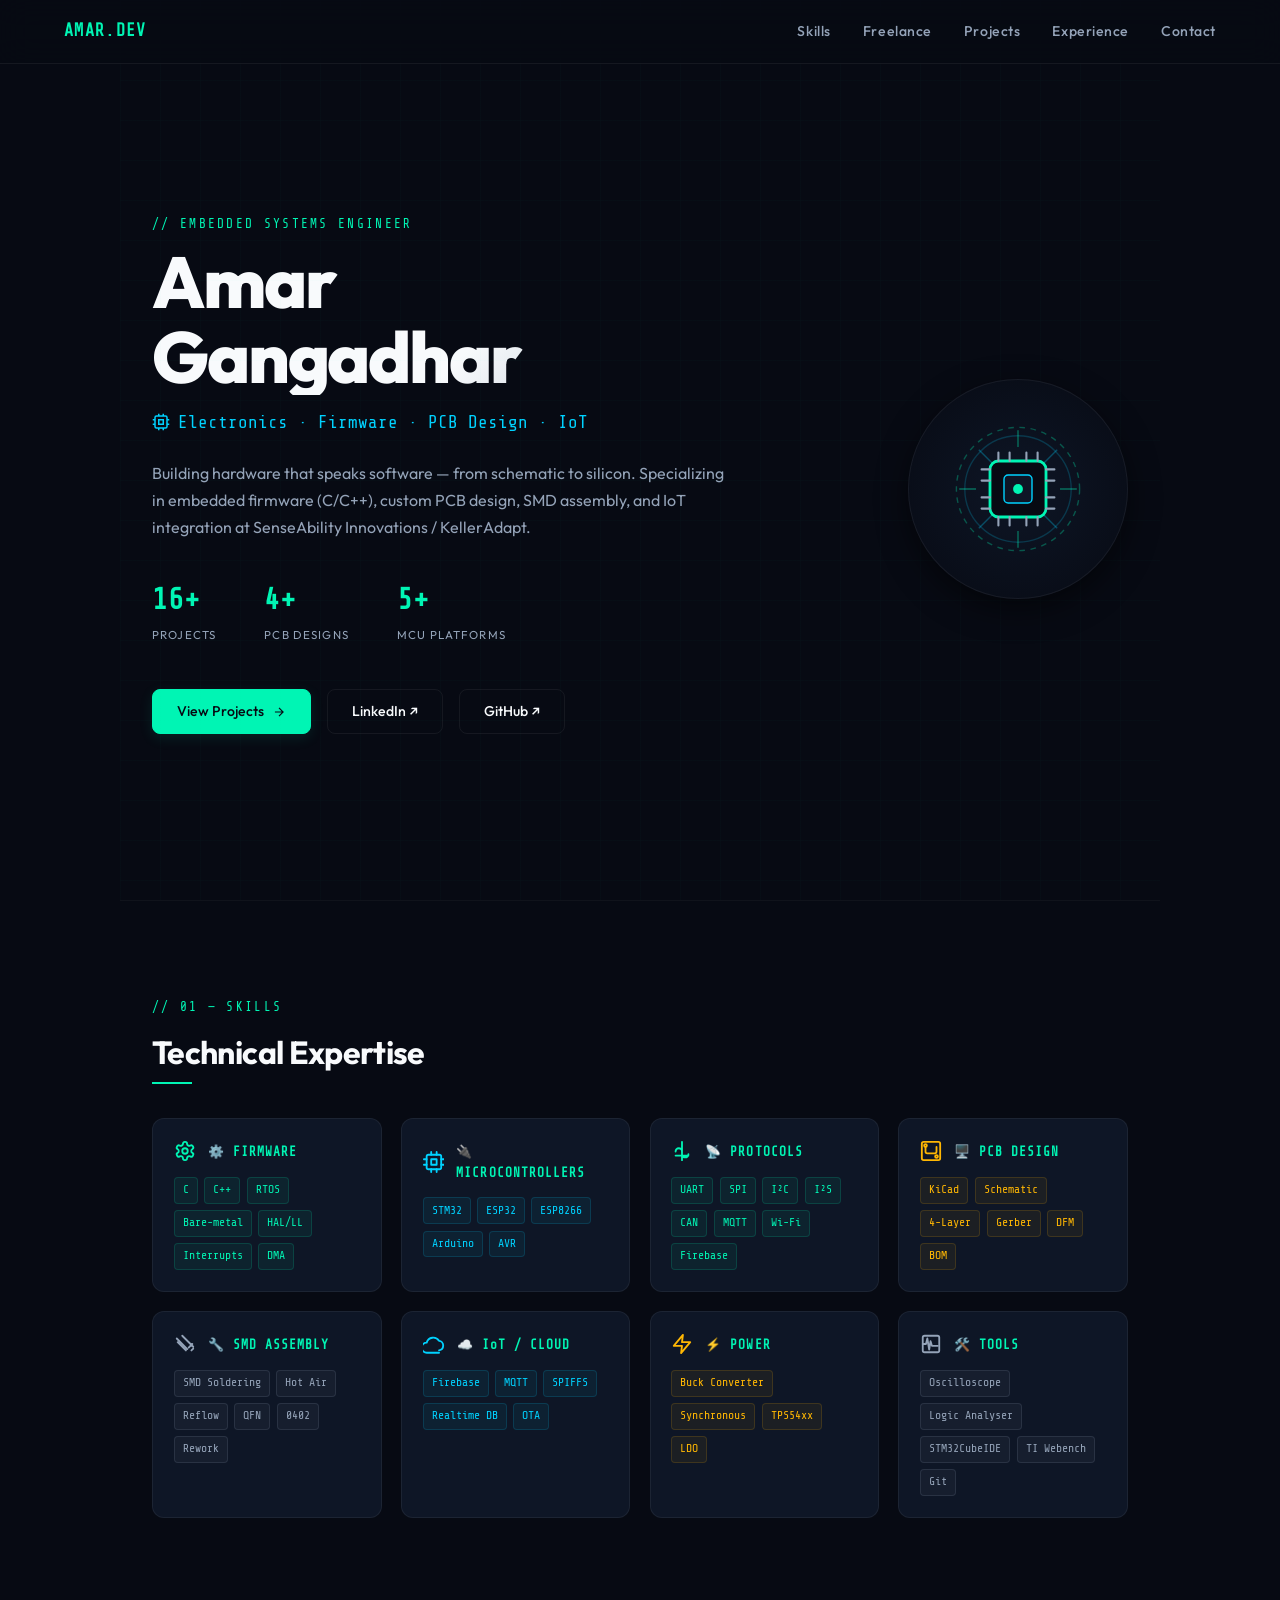
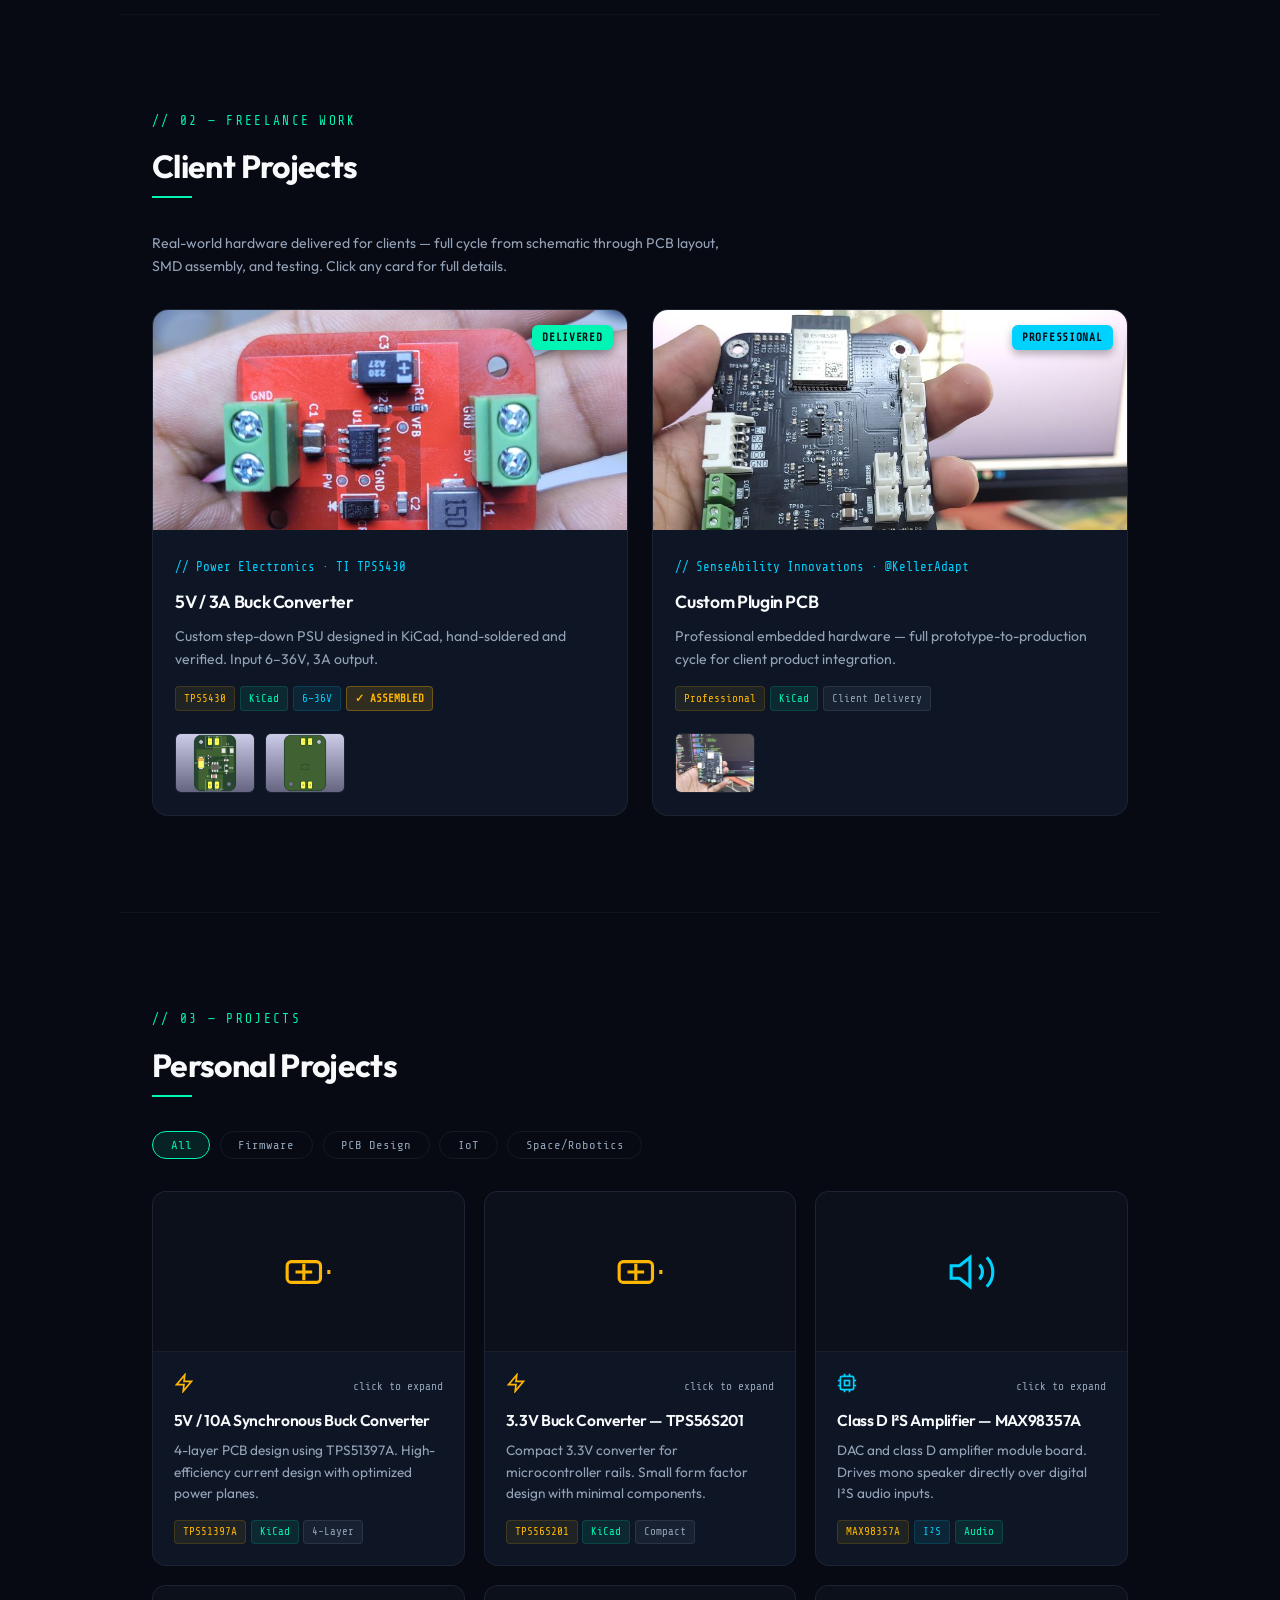
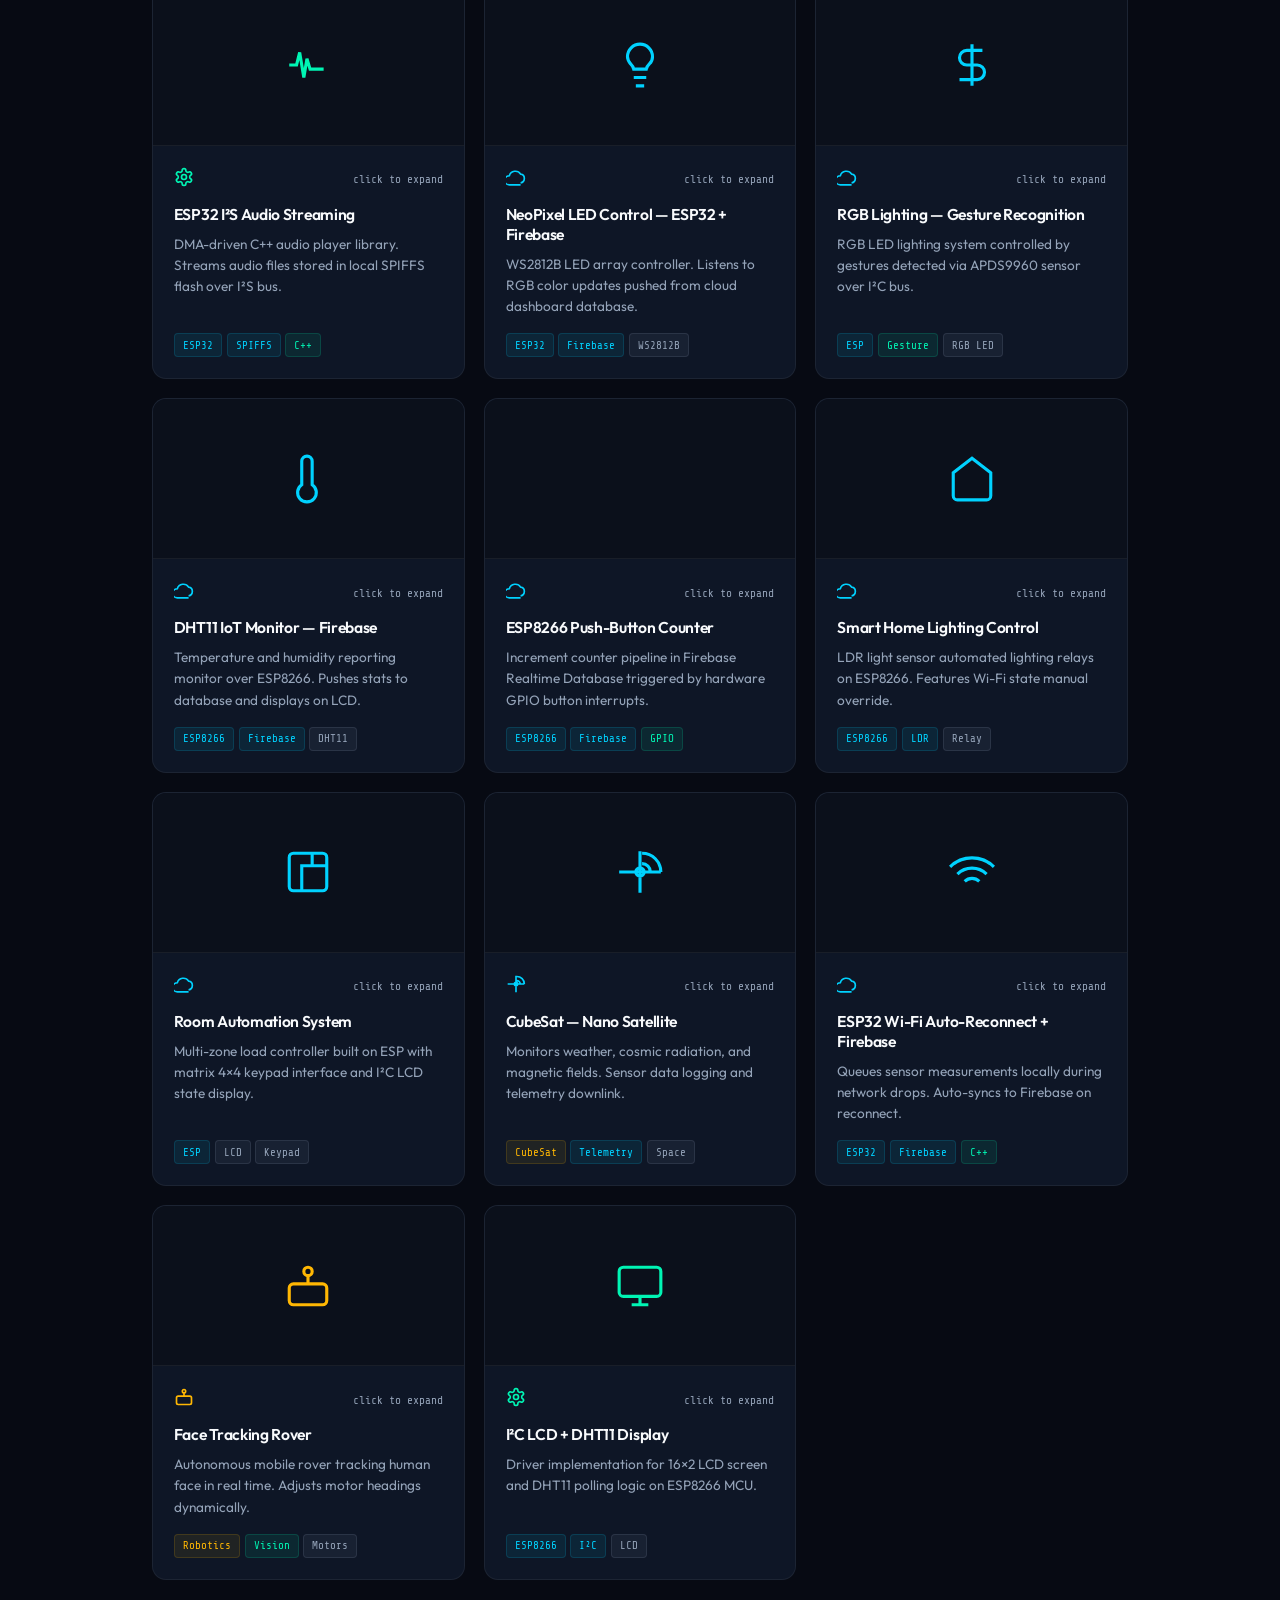
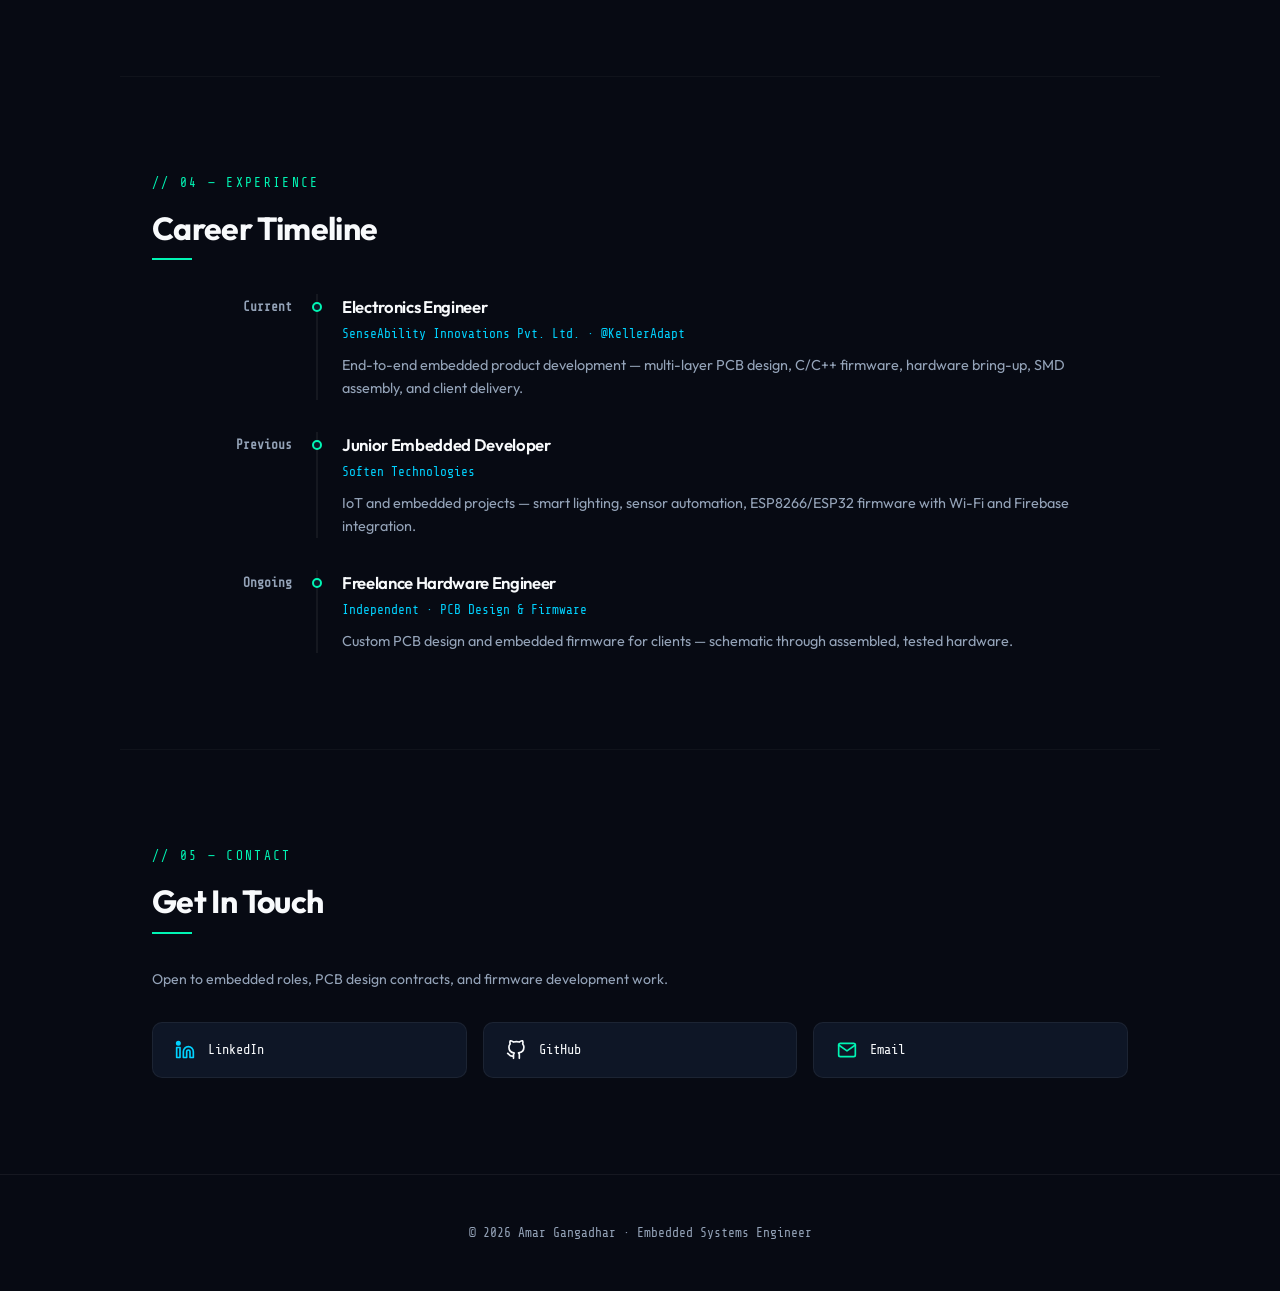
==== commit ad6f6e01: "refactor: modularize codebase by extracting CSS and JS into separate assets files and simplify index" ====
--- a/index.html
+++ b/index.html
@@ -3,801 +3,729 @@
 <head>
   <meta charset="UTF-8"/>
   <meta name="viewport" content="width=device-width, initial-scale=1.0"/>
+  <meta name="description" content="Amar Gangadhar - Embedded Systems Engineer portfolio. Specializing in Firmware development, PCB design, SMD assembly, and IoT integration."/>
   <title>Amar Gangadhar | Embedded Systems Engineer</title>
-  <link href="https://fonts.googleapis.com/css2?family=Share+Tech+Mono&family=Inter:wght@300;400;500;600;700&display=swap" rel="stylesheet"/>
-  <style>
-    *,*::before,*::after{box-sizing:border-box;margin:0;padding:0}
-    :root{
-      --bg:#0d1117;--surface:#161b22;--border:#21262d;
-      --accent:#00e5a0;--blue:#0af;--yellow:#e3b341;
-      --text:#e6edf3;--muted:#7d8590;
-      --mono:"Share Tech Mono",monospace;--sans:"Inter",sans-serif;
-    }
-    html{scroll-behavior:smooth}
-    body{background:var(--bg);color:var(--text);font-family:var(--sans);font-size:15px;line-height:1.65}
-
-    /* NAV */
-    nav{position:fixed;top:0;left:0;right:0;z-index:100;display:flex;align-items:center;justify-content:space-between;padding:0 2rem;height:56px;background:rgba(13,17,23,0.92);backdrop-filter:blur(14px);border-bottom:1px solid var(--border)}
-    .nav-logo{font-family:var(--mono);color:var(--accent);font-size:.95rem;letter-spacing:.06em}
-    .nav-links{display:flex;gap:1.5rem}
-    .nav-links a{color:var(--muted);text-decoration:none;font-size:.82rem;letter-spacing:.04em;transition:color .2s}
-    .nav-links a:hover{color:var(--accent)}
-
-    /* HERO */
-    #hero{min-height:100vh;display:flex;flex-direction:column;justify-content:center;padding:7rem 2rem 4rem;max-width:920px;margin:0 auto;position:relative}
-    #hero::before{content:"";position:absolute;inset:0;background:repeating-linear-gradient(0deg,transparent,transparent 2px,rgba(0,229,160,.01) 2px,rgba(0,229,160,.01) 4px);pointer-events:none}
-    .hero-tag{font-family:var(--mono);color:var(--accent);font-size:.78rem;letter-spacing:.14em;margin-bottom:1.2rem}
-    .hero-layout{display:grid;grid-template-columns:1fr auto;gap:3rem;align-items:center}
-    .hero-photo-wrap{width:160px;height:160px;border-radius:50%;border:2px solid var(--accent);overflow:hidden;flex-shrink:0;background:var(--surface);display:flex;align-items:center;justify-content:center}
-    .hero-photo-placeholder{font-family:var(--mono);color:var(--muted);font-size:.65rem;text-align:center;padding:1rem;line-height:1.6}
-    h1{font-size:clamp(2.4rem,7vw,4.2rem);font-weight:700;line-height:1.05;letter-spacing:-.025em;margin-bottom:.5rem}
-    .hero-role{font-family:var(--mono);color:var(--blue);font-size:1rem;margin-bottom:1.4rem}
-    .hero-desc{color:var(--muted);max-width:540px;font-size:.92rem;margin-bottom:2rem}
-    .hero-stats{display:flex;gap:2rem;margin-bottom:2.4rem}
-    .stat-num{font-family:var(--mono);font-size:1.6rem;color:var(--accent);font-weight:700}
-    .stat-lbl{font-size:.7rem;color:var(--muted);letter-spacing:.08em}
-    .hero-btns{display:flex;gap:.9rem;flex-wrap:wrap}
-    .btn{display:inline-flex;align-items:center;gap:.45rem;padding:.55rem 1.3rem;border-radius:6px;font-size:.83rem;font-weight:500;cursor:pointer;text-decoration:none;transition:all .18s}
-    .btn-primary{background:var(--accent);color:#0d1117;border:1px solid var(--accent)}
-    .btn-primary:hover{background:#00c98d}
-    .btn-ghost{background:transparent;color:var(--text);border:1px solid var(--border)}
-    .btn-ghost:hover{border-color:var(--accent);color:var(--accent)}
-
-    hr.divider{border:none;border-top:1px solid var(--border);margin:0 2rem}
-    section{padding:5rem 2rem;max-width:960px;margin:0 auto}
-    .section-label{font-family:var(--mono);color:var(--accent);font-size:.72rem;letter-spacing:.16em;margin-bottom:.4rem}
-    h2{font-size:1.65rem;font-weight:600;margin-bottom:2.2rem}
-
-    /* SKILLS */
-    .skills-grid{display:grid;grid-template-columns:repeat(auto-fill,minmax(195px,1fr));gap:.9rem}
-    .skill-card{background:var(--surface);border:1px solid var(--border);border-radius:8px;padding:1rem 1.1rem;transition:border-color .2s}
-    .skill-card:hover{border-color:var(--accent)}
-    .skill-card h3{font-size:.75rem;font-family:var(--mono);color:var(--accent);margin-bottom:.45rem;letter-spacing:.08em}
-    .skill-tags{display:flex;flex-wrap:wrap;gap:.3rem}
-    .tag{font-size:.68rem;padding:.15rem .45rem;border-radius:4px;font-family:var(--mono);border:1px solid}
-    .tag-g{background:rgba(0,229,160,.08);color:var(--accent);border-color:rgba(0,229,160,.2)}
-    .tag-b{background:rgba(0,170,255,.08);color:var(--blue);border-color:rgba(0,170,255,.2)}
-    .tag-gr{background:rgba(125,133,144,.1);color:var(--muted);border-color:rgba(125,133,144,.2)}
-    .tag-y{background:rgba(227,179,65,.08);color:var(--yellow);border-color:rgba(227,179,65,.2)}
-
-    /* FILTER */
-    .filter-bar{display:flex;flex-wrap:wrap;gap:.5rem;margin-bottom:1.8rem}
-    .filter-btn{font-family:var(--mono);font-size:.72rem;padding:.3rem .8rem;border-radius:20px;border:1px solid var(--border);background:transparent;color:var(--muted);cursor:pointer;transition:all .18s}
-    .filter-btn:hover,.filter-btn.active{border-color:var(--accent);color:var(--accent);background:rgba(0,229,160,.07)}
-
-    /* PROJECT CARDS */
-    .projects-grid{display:grid;grid-template-columns:repeat(auto-fill,minmax(290px,1fr));gap:1.1rem}
-    .project-card{background:var(--surface);border:1px solid var(--border);border-radius:10px;overflow:hidden;display:flex;flex-direction:column;transition:border-color .2s,transform .2s;cursor:pointer}
-    .project-card:hover{border-color:var(--accent);transform:translateY(-3px)}
-    .project-card.hidden{display:none}
-    .project-img-placeholder{width:100%;height:160px;background:var(--bg);display:flex;align-items:center;justify-content:center;font-size:2.5rem;border-bottom:1px solid var(--border)}
-    .project-img{width:100%;height:160px;object-fit:cover;display:block;border-bottom:1px solid var(--border)}
-    .project-body{padding:1.1rem;display:flex;flex-direction:column;gap:.55rem;flex:1}
-    .project-header{display:flex;align-items:center;justify-content:space-between}
-    .project-icon{font-size:1.2rem}
-    .project-card h3{font-size:.9rem;font-weight:600;color:var(--text);line-height:1.3}
-    .project-desc{font-size:.82rem;color:var(--muted);flex:1}
-    .project-tags{display:flex;flex-wrap:wrap;gap:.28rem}
-    .pb{font-size:.65rem;font-family:var(--mono);padding:.1rem .4rem;border-radius:3px;background:rgba(0,229,160,.1);color:var(--accent);border:1px solid rgba(0,229,160,.15)}
-    .pb.blue{background:rgba(0,170,255,.1);color:var(--blue);border-color:rgba(0,170,255,.15)}
-    .pb.yellow{background:rgba(227,179,65,.1);color:var(--yellow);border-color:rgba(227,179,65,.15)}
-    .pb.gray{background:rgba(125,133,144,.1);color:var(--muted);border-color:rgba(125,133,144,.2)}
-    .pb.pro{background:rgba(227,179,65,.15);color:var(--yellow);border-color:rgba(227,179,65,.3);font-weight:700}
-    .click-hint{font-family:var(--mono);font-size:.65rem;color:var(--muted);text-align:right;padding:.4rem .8rem .6rem;border-top:1px solid var(--border);margin-top:auto}
-
-    /* FREELANCE */
-    .freelance-grid{display:grid;grid-template-columns:repeat(auto-fill,minmax(320px,1fr));gap:1.3rem}
-    .freelance-card{background:var(--surface);border:1px solid rgba(0,229,160,.25);border-radius:12px;overflow:hidden;transition:border-color .2s,transform .2s;cursor:pointer}
-    .freelance-card:hover{border-color:var(--accent);transform:translateY(-3px)}
-    .fl-img-wrap{position:relative}
-    .fl-img{width:100%;height:220px;object-fit:cover;display:block}
-    .fl-badge{position:absolute;top:.7rem;right:.7rem;background:var(--accent);color:#0d1117;font-family:var(--mono);font-size:.65rem;font-weight:700;padding:.2rem .55rem;border-radius:4px;letter-spacing:.06em}
-    .fl-body{padding:1.3rem;display:flex;flex-direction:column;gap:.6rem}
-    .fl-body h3{font-size:1rem;font-weight:600;color:var(--text)}
-    .fl-meta{display:flex;gap:.5rem;align-items:center;flex-wrap:wrap}
-    .fl-client{font-family:var(--mono);font-size:.72rem;color:var(--blue)}
-    .fl-body p{font-size:.83rem;color:var(--muted);line-height:1.6}
-    .fl-images{display:flex;gap:.5rem;padding:.8rem 1.3rem 1.3rem}
-    .fl-thumb{width:80px;height:60px;object-fit:cover;border-radius:5px;border:1px solid var(--border);cursor:pointer;transition:border-color .2s}
-    .fl-thumb:hover{border-color:var(--accent)}
-
-    /* ── MODAL ── */
-    .modal-overlay{position:fixed;inset:0;z-index:999;background:rgba(0,0,0,.85);backdrop-filter:blur(8px);display:flex;align-items:center;justify-content:center;padding:1.5rem;opacity:0;pointer-events:none;transition:opacity .25s}
-    .modal-overlay.open{opacity:1;pointer-events:all}
-    .modal{background:var(--surface);border:1px solid var(--border);border-radius:14px;max-width:820px;width:100%;max-height:90vh;overflow-y:auto;position:relative;transform:translateY(20px);transition:transform .25s}
-    .modal-overlay.open .modal{transform:translateY(0)}
-    .modal-close{position:sticky;top:0;left:0;right:0;display:flex;justify-content:flex-end;padding:.8rem 1rem .4rem;background:var(--surface);z-index:2}
-    .modal-close button{background:var(--border);border:none;color:var(--text);font-size:1.2rem;width:32px;height:32px;border-radius:50%;cursor:pointer;display:flex;align-items:center;justify-content:center;transition:background .2s}
-    .modal-close button:hover{background:var(--accent);color:#0d1117}
-    .modal-body{padding:0 1.8rem 2rem}
-    .modal-gallery{display:flex;gap:.7rem;flex-wrap:wrap;margin-bottom:1.4rem}
-    .modal-gallery img{border-radius:8px;border:1px solid var(--border);cursor:pointer;transition:border-color .2s;object-fit:cover}
-    .modal-gallery img:first-child{width:100%;height:280px}
-    .modal-gallery img:not(:first-child){width:calc(50% - .35rem);height:140px}
-    .modal-gallery img:hover{border-color:var(--accent)}
-    .modal-icon{font-size:2rem;margin-bottom:.6rem}
-    .modal-title{font-size:1.4rem;font-weight:700;margin-bottom:.4rem}
-    .modal-client{font-family:var(--mono);font-size:.78rem;color:var(--blue);margin-bottom:1rem}
-    .modal-desc{font-size:.9rem;color:var(--muted);line-height:1.8;margin-bottom:1.2rem}
-    .modal-specs{background:var(--bg);border:1px solid var(--border);border-radius:8px;padding:1rem 1.2rem;margin-bottom:1.2rem}
-    .modal-specs h4{font-family:var(--mono);font-size:.72rem;color:var(--accent);letter-spacing:.1em;margin-bottom:.7rem}
-    .modal-specs-grid{display:grid;grid-template-columns:1fr 1fr;gap:.5rem .8rem}
-    .spec-item{font-size:.82rem}
-    .spec-label{color:var(--muted);font-family:var(--mono);font-size:.7rem}
-    .spec-value{color:var(--text);font-weight:500}
-    .modal-tags{display:flex;flex-wrap:wrap;gap:.35rem;margin-bottom:1.4rem}
-    .modal-actions{display:flex;gap:.8rem;flex-wrap:wrap}
-
-    /* IMAGE LIGHTBOX */
-    .lightbox{position:fixed;inset:0;z-index:1999;background:rgba(0,0,0,.95);display:flex;align-items:center;justify-content:center;cursor:zoom-out;opacity:0;pointer-events:none;transition:opacity .2s}
-    .lightbox.open{opacity:1;pointer-events:all}
-    .lightbox img{max-width:95vw;max-height:95vh;object-fit:contain;border-radius:8px}
-    .lightbox-close{position:absolute;top:1rem;right:1.2rem;background:none;border:none;color:#fff;font-size:2rem;cursor:pointer;opacity:.7}
-    .lightbox-close:hover{opacity:1}
-
-    /* TIMELINE */
-    .timeline{display:flex;flex-direction:column;gap:1.5rem}
-    .tl-item{display:grid;grid-template-columns:110px 1fr;gap:1.2rem}
-    .tl-date{font-family:var(--mono);font-size:.72rem;color:var(--muted);text-align:right;padding-top:.15rem}
-    .tl-body{border-left:2px solid var(--border);padding-left:1.2rem;position:relative}
-    .tl-body::before{content:"";position:absolute;left:-5px;top:6px;width:8px;height:8px;background:var(--accent);border-radius:50%}
-    .tl-body h3{font-size:.9rem;font-weight:600}
-    .tl-company{font-family:var(--mono);font-size:.75rem;color:var(--blue);margin-bottom:.3rem}
-    .tl-body p{font-size:.82rem;color:var(--muted)}
-
-    /* CONTACT */
-    .contact-grid{display:flex;flex-wrap:wrap;gap:.9rem}
-    .contact-card{display:flex;align-items:center;gap:.65rem;background:var(--surface);border:1px solid var(--border);border-radius:8px;padding:.85rem 1.2rem;text-decoration:none;color:var(--text);font-size:.88rem;transition:border-color .2s;min-width:155px}
-    .contact-card:hover{border-color:var(--accent);color:var(--accent)}
-    .contact-card span{font-family:var(--mono);font-size:.82rem}
-    footer{border-top:1px solid var(--border);text-align:center;padding:2rem;font-family:var(--mono);font-size:.75rem;color:var(--muted)}
-
-    @media(max-width:700px){
-      .hero-layout{grid-template-columns:1fr}
-      .hero-photo-wrap{width:120px;height:120px;order:-1}
-      .tl-item{grid-template-columns:1fr}
-      .tl-date{text-align:left}
-      nav{padding:0 1rem}
-      .nav-links{gap:.9rem}
-      .modal-gallery img:not(:first-child){width:100%;height:160px}
-      .modal-specs-grid{grid-template-columns:1fr}
-    }
-  </style>
+  
+  <!-- CSS Stylesheet -->
+  <link href="assets/style.css" rel="stylesheet"/>
 </head>
 <body>
 
-<nav>
-  <span class="nav-logo">AMAR.DEV</span>
-  <div class="nav-links">
-    <a href="#skills">Skills</a>
-    <a href="#freelance">Freelance</a>
-    <a href="#projects">Projects</a>
-    <a href="#experience">Experience</a>
-    <a href="#contact">Contact</a>
-  </div>
-</nav>
-
-<!-- HERO -->
-<section id="hero">
-  <div class="hero-tag">// EMBEDDED SYSTEMS ENGINEER</div>
-  <div class="hero-layout">
-    <div>
-      <h1>Amar<br>Gangadhar</h1>
-      <div class="hero-role">Electronics · Firmware · PCB Design · IoT</div>
-      <p class="hero-desc">Building hardware that speaks software — from schematic to silicon. Specializing in embedded firmware (C/C++), custom PCB design, SMD assembly, and IoT integration at SenseAbility Innovations / KellerAdapt.</p>
-      <div class="hero-stats">
-        <div class="stat"><div class="stat-num">16+</div><div class="stat-lbl">PROJECTS</div></div>
-        <div class="stat"><div class="stat-num">4+</div><div class="stat-lbl">PCB DESIGNS</div></div>
-        <div class="stat"><div class="stat-num">5+</div><div class="stat-lbl">MCU PLATFORMS</div></div>
-      </div>
-      <div class="hero-btns">
-        <a href="#projects" class="btn btn-primary">View Projects</a>
-        <a href="https://www.linkedin.com/in/amar-gangadhar-6b25a5267" target="_blank" class="btn btn-ghost">LinkedIn ↗</a>
-        <a href="https://github.com/AMAR124595" target="_blank" class="btn btn-ghost">GitHub ↗</a>
-      </div>
-    </div>
-    <div class="hero-photo-wrap">
-      <div class="hero-photo-placeholder">📷<br>Add your<br>photo here<br><br><span style="color:var(--accent);font-size:.6rem">profile.jpg</span></div>
-    </div>
-  </div>
-</section>
-
-<hr class="divider"/>
-
-<!-- SKILLS -->
-<section id="skills">
-  <div class="section-label">// 01 — SKILLS</div>
-  <h2>Technical Expertise</h2>
-  <div class="skills-grid">
-    <div class="skill-card"><h3>⚙️ FIRMWARE</h3><div class="skill-tags"><span class="tag tag-g">C</span><span class="tag tag-g">C++</span><span class="tag tag-g">RTOS</span><span class="tag tag-g">Bare-metal</span><span class="tag tag-g">HAL/LL</span><span class="tag tag-g">Interrupts</span><span class="tag tag-g">DMA</span></div></div>
-    <div class="skill-card"><h3>🔌 MICROCONTROLLERS</h3><div class="skill-tags"><span class="tag tag-b">STM32</span><span class="tag tag-b">ESP32</span><span class="tag tag-b">ESP8266</span><span class="tag tag-b">Arduino</span><span class="tag tag-b">AVR</span></div></div>
-    <div class="skill-card"><h3>📡 PROTOCOLS</h3><div class="skill-tags"><span class="tag tag-g">UART</span><span class="tag tag-g">SPI</span><span class="tag tag-g">I²C</span><span class="tag tag-g">I²S</span><span class="tag tag-g">CAN</span><span class="tag tag-g">MQTT</span><span class="tag tag-g">Wi-Fi</span><span class="tag tag-g">Firebase</span></div></div>
-    <div class="skill-card"><h3>🖥️ PCB DESIGN</h3><div class="skill-tags"><span class="tag tag-y">KiCad</span><span class="tag tag-y">Schematic</span><span class="tag tag-y">4-Layer</span><span class="tag tag-y">Gerber</span><span class="tag tag-y">DFM</span><span class="tag tag-y">BOM</span></div></div>
-    <div class="skill-card"><h3>🔧 SMD ASSEMBLY</h3><div class="skill-tags"><span class="tag tag-gr">SMD Soldering</span><span class="tag tag-gr">Hot Air</span><span class="tag tag-gr">Reflow</span><span class="tag tag-gr">QFN</span><span class="tag tag-gr">0402</span><span class="tag tag-gr">Rework</span></div></div>
-    <div class="skill-card"><h3>☁️ IoT / CLOUD</h3><div class="skill-tags"><span class="tag tag-b">Firebase</span><span class="tag tag-b">MQTT</span><span class="tag tag-b">SPIFFS</span><span class="tag tag-b">Realtime DB</span><span class="tag tag-b">OTA</span></div></div>
-    <div class="skill-card"><h3>⚡ POWER ELECTRONICS</h3><div class="skill-tags"><span class="tag tag-y">Buck Converter</span><span class="tag tag-y">Synchronous</span><span class="tag tag-y">TPS54xx</span><span class="tag tag-y">LDO</span></div></div>
-    <div class="skill-card"><h3>🛠️ TOOLS</h3><div class="skill-tags"><span class="tag tag-gr">Oscilloscope</span><span class="tag tag-gr">Logic Analyser</span><span class="tag tag-gr">STM32CubeIDE</span><span class="tag tag-gr">TI Webench</span><span class="tag tag-gr">Git</span></div></div>
-  </div>
-</section>
-
-<hr class="divider"/>
-
-<!-- FREELANCE -->
-<section id="freelance">
-  <div class="section-label">// 02 — FREELANCE WORK</div>
-  <h2>Client Projects</h2>
-  <p style="color:var(--muted);font-size:.88rem;margin-bottom:2rem;max-width:580px">Real-world hardware delivered for clients — full cycle from schematic through PCB layout, SMD assembly, and testing. Click any card for full details.</p>
-
-  <div class="freelance-grid">
-
-    <div class="freelance-card" onclick="openModal('buck5v')">
-      <div class="fl-img-wrap">
-        <img class="fl-img" src="[data-uri]" alt="5V Buck Converter assembled PCB"/>
-        <span class="fl-badge">DELIVERED</span>
-      </div>
-      <div class="fl-body">
-        <div class="fl-meta"><span class="fl-client">// Power Electronics · TI TPS5430</span></div>
-        <h3>5V / 3A Buck Converter</h3>
-        <p>Custom step-down PSU designed in KiCad, hand-soldered and verified. Input 6–36V, 3A output.</p>
-        <div class="project-tags">
-          <span class="pb yellow">TPS5430</span><span class="pb">KiCad</span><span class="pb blue">6–36V</span><span class="pb pro">✓ ASSEMBLED</span>
-        </div>
-      </div>
-      <div class="fl-images">
-        <img class="fl-thumb" src="[data-uri]" alt="3D Front" onclick="event.stopPropagation();openLightbox(this.src)"/>
-        <img class="fl-thumb" src="[data-uri]" alt="3D Bottom" onclick="event.stopPropagation();openLightbox(this.src)"/>
-      </div>
-    </div>
-
-    <div class="freelance-card" onclick="openModal('senseplugin')">
-      <div class="fl-img-wrap">
-        <div style="width:100%;height:220px;background:var(--bg);display:flex;align-items:center;justify-content:center;flex-direction:column;gap:.8rem;border-bottom:1px solid var(--border)">
-          <span style="font-size:3rem">🔩</span>
-          <span style="font-family:var(--mono);font-size:.72rem;color:var(--muted)">Add project photo</span>
-        </div>
-        <span class="fl-badge" style="background:var(--blue);color:#0d1117">PROFESSIONAL</span>
-      </div>
-      <div class="fl-body">
-        <div class="fl-meta"><span class="fl-client">// SenseAbility Innovations · @KellerAdapt</span></div>
-        <h3>Custom Plugin PCB</h3>
-        <p>Professional embedded hardware — full prototype-to-production cycle for client product integration.</p>
-        <div class="project-tags">
-          <span class="pb yellow">Professional</span><span class="pb">KiCad</span><span class="pb gray">Client Delivery</span>
-        </div>
-      </div>
-    </div>
-
-  </div>
-</section>
-
-<hr class="divider"/>
-
-<!-- GITHUB PROJECTS -->
-<section id="projects">
-  <div class="section-label">// 03 — GITHUB PROJECTS</div>
-  <h2>All Projects</h2>
-  <div class="filter-bar">
-    <button class="filter-btn active" onclick="filterProjects('all',this)">All</button>
-    <button class="filter-btn" onclick="filterProjects('pcb',this)">PCB Design</button>
-    <button class="filter-btn" onclick="filterProjects('esp',this)">ESP32 / ESP8266</button>
-    <button class="filter-btn" onclick="filterProjects('iot',this)">IoT / Firebase</button>
-    <button class="filter-btn" onclick="filterProjects('audio',this)">Audio</button>
-    <button class="filter-btn" onclick="filterProjects('space',this)">Space / Robotics</button>
-  </div>
-  <div class="projects-grid" id="projectsGrid">
-
-    <div class="project-card" data-cat="pcb" onclick="openModal('buck10a')">
-      <div class="project-img-placeholder">⚡</div>
-      <div class="project-body">
-        <div class="project-header"><span class="project-icon">⚡</span><span style="font-family:var(--mono);font-size:.7rem;color:var(--muted)">click to expand</span></div>
-        <h3>5V / 10A Synchronous Buck Converter</h3>
-        <p class="project-desc">4-layer PCB using TPS51397A/RJER IC. High-current synchronous step-down with optimised power planes.</p>
-        <div class="project-tags"><span class="pb">KiCad</span><span class="pb">4-Layer</span><span class="pb yellow">TPS51397A</span><span class="pb gray">10A</span></div>
-      </div>
-    </div>
-
-    <div class="project-card" data-cat="pcb" onclick="openModal('buck3v3')">
-      <div class="project-img-placeholder">🔋</div>
-      <div class="project-body">
-        <div class="project-header"><span class="project-icon">🔋</span><span style="font-family:var(--mono);font-size:.7rem;color:var(--muted)">click to expand</span></div>
-        <h3>3.3V Buck Converter — TPS56S201DCR</h3>
-        <p class="project-desc">Compact 3V3 PSU for MCU/sensor rails. Minimal BOM, small footprint, SMD layout.</p>
-        <div class="project-tags"><span class="pb">KiCad</span><span class="pb yellow">TPS56S201DCR</span><span class="pb gray">SMD</span></div>
-      </div>
-    </div>
-
-    <div class="project-card" data-cat="pcb audio" onclick="openModal('i2samp')">
-      <div class="project-img-placeholder">🎛️</div>
-      <div class="project-body">
-        <div class="project-header"><span class="project-icon">🎛️</span><span style="font-family:var(--mono);font-size:.7rem;color:var(--muted)">click to expand</span></div>
-        <h3>Class D I²S Amplifier — MAX98357A</h3>
-        <p class="project-desc">Custom PCB for Maxim MAX98357AETE+T. Drives speakers directly from I²S — no external DAC.</p>
-        <div class="project-tags"><span class="pb">KiCad</span><span class="pb yellow">MAX98357A</span><span class="pb blue">I²S</span></div>
-      </div>
-    </div>
-
-    <div class="project-card" data-cat="esp audio" onclick="openModal('esp32audio')">
-      <div class="project-img-placeholder">🔊</div>
-      <div class="project-body">
-        <div class="project-header"><span class="project-icon">🔊</span><span style="font-family:var(--mono);font-size:.7rem;color:var(--muted)">click to expand</span></div>
-        <h3>ESP32 I²S Audio Streaming</h3>
-        <p class="project-desc">Streams audio from ESP32 to MAX98357A over I²S. SPIFFS file management and real-time playback.</p>
-        <div class="project-tags"><span class="pb blue">ESP32</span><span class="pb blue">I²S</span><span class="pb">C++</span><span class="pb gray">SPIFFS</span></div>
-      </div>
-    </div>
-
-    <div class="project-card" data-cat="esp iot" onclick="openModal('neopixel')">
-      <div class="project-img-placeholder">💡</div>
-      <div class="project-body">
-        <div class="project-header"><span class="project-icon">💡</span><span style="font-family:var(--mono);font-size:.7rem;color:var(--muted)">click to expand</span></div>
-        <h3>NeoPixel LED Control — ESP32 + Firebase</h3>
-        <p class="project-desc">WS2812B control via mobile app through Firebase Realtime DB over Wi-Fi.</p>
-        <div class="project-tags"><span class="pb blue">ESP32</span><span class="pb blue">Firebase</span><span class="pb gray">WS2812B</span></div>
-      </div>
-    </div>
-
-    <div class="project-card" data-cat="esp iot" onclick="openModal('gesture')">
-      <div class="project-img-placeholder">🌈</div>
-      <div class="project-body">
-        <div class="project-header"><span class="project-icon">🌈</span><span style="font-family:var(--mono);font-size:.7rem;color:var(--muted)">click to expand</span></div>
-        <h3>RGB Lighting — Hand Gesture Control</h3>
-        <p class="project-desc">Gesture-to-color RGB lighting with real-time response on ESP-based hardware.</p>
-        <div class="project-tags"><span class="pb blue">ESP</span><span class="pb">Gesture</span><span class="pb gray">RGB LED</span></div>
-      </div>
-    </div>
-
-    <div class="project-card" data-cat="esp iot" onclick="openModal('dht11')">
-      <div class="project-img-placeholder">🌡️</div>
-      <div class="project-body">
-        <div class="project-header"><span class="project-icon">🌡️</span><span style="font-family:var(--mono);font-size:.7rem;color:var(--muted)">click to expand</span></div>
-        <h3>DHT11 IoT Monitor — Firebase</h3>
-        <p class="project-desc">DHT11 temp/humidity over I²C, displayed on LCD and pushed to Firebase Realtime DB.</p>
-        <div class="project-tags"><span class="pb blue">ESP8266</span><span class="pb blue">Firebase</span><span class="pb blue">I²C</span></div>
-      </div>
-    </div>
-
-    <div class="project-card" data-cat="esp iot" onclick="openModal('fbcount')">
-      <div class="project-img-placeholder">🔢</div>
-      <div class="project-body">
-        <div class="project-header"><span class="project-icon">🔢</span><span style="font-family:var(--mono);font-size:.7rem;color:var(--muted)">click to expand</span></div>
-        <h3>ESP8266 Button Counter — Firebase</h3>
-        <p class="project-desc">Event-triggered IoT pipeline — button press increments counter in Firebase Realtime DB.</p>
-        <div class="project-tags"><span class="pb blue">ESP8266</span><span class="pb blue">Firebase</span><span class="pb gray">GPIO</span></div>
-      </div>
-    </div>
-
-    <div class="project-card" data-cat="esp iot" onclick="openModal('smarthome')">
-      <div class="project-img-placeholder">🏠</div>
-      <div class="project-body">
-        <div class="project-header"><span class="project-icon">🏠</span><span style="font-family:var(--mono);font-size:.7rem;color:var(--muted)">click to expand</span></div>
-        <h3>Smart Home Lighting — ESP8266</h3>
-        <p class="project-desc">LDR-based ambient light detection with automatic LED control over Wi-Fi.</p>
-        <div class="project-tags"><span class="pb blue">ESP8266</span><span class="pb gray">LDR</span><span class="pb gray">Smart Home</span></div>
-      </div>
-    </div>
-
-    <div class="project-card" data-cat="esp iot" onclick="openModal('roomauto')">
-      <div class="project-img-placeholder">🏢</div>
-      <div class="project-body">
-        <div class="project-header"><span class="project-icon">🏢</span><span style="font-family:var(--mono);font-size:.7rem;color:var(--muted)">click to expand</span></div>
-        <h3>Room Automation System</h3>
-        <p class="project-desc">LCD + keypad interface managing lights and fans across rooms with live status feedback.</p>
-        <div class="project-tags"><span class="pb blue">ESP</span><span class="pb gray">LCD</span><span class="pb gray">Keypad</span></div>
-      </div>
-    </div>
-
-    <div class="project-card" data-cat="space" onclick="openModal('cubsat')">
-      <div class="project-img-placeholder">🛰️</div>
-      <div class="project-body">
-        <div class="project-header"><span class="project-icon">🛰️</span><span style="font-family:var(--mono);font-size:.7rem;color:var(--muted)">click to expand</span></div>
-        <h3>CubeSat — Nano Satellite</h3>
-        <p class="project-desc">Monitors weather, cosmic radiation, and Earth's magnetic field. Sensor integration, logging, and telemetry.</p>
-        <div class="project-tags"><span class="pb yellow">CubeSat</span><span class="pb blue">Telemetry</span><span class="pb gray">Space</span></div>
-      </div>
-    </div>
-
-    <div class="project-card" data-cat="esp iot" onclick="openModal('wifirecon')">
-      <div class="project-img-placeholder">📶</div>
-      <div class="project-body">
-        <div class="project-header"><span class="project-icon">📶</span><span style="font-family:var(--mono);font-size:.7rem;color:var(--muted)">click to expand</span></div>
-        <h3>ESP32 Wi-Fi Auto-Reconnect + Firebase</h3>
-        <p class="project-desc">Robust reconnection handler — queues data during outages, resumes Firebase upload on reconnect.</p>
-        <div class="project-tags"><span class="pb blue">ESP32</span><span class="pb blue">Firebase</span><span class="pb">C++</span></div>
-      </div>
-    </div>
-
-    <div class="project-card" data-cat="space" onclick="openModal('rover')">
-      <div class="project-img-placeholder">🤖</div>
-      <div class="project-body">
-        <div class="project-header"><span class="project-icon">🤖</span><span style="font-family:var(--mono);font-size:.7rem;color:var(--muted)">click to expand</span></div>
-        <h3>Face Tracking Rover</h3>
-        <p class="project-desc">Autonomous rover tracking human face in real time. Motor control adjusts heading to keep face centred.</p>
-        <div class="project-tags"><span class="pb yellow">Robotics</span><span class="pb">Vision</span><span class="pb gray">Motor Control</span></div>
-      </div>
-    </div>
-
-    <div class="project-card" data-cat="esp" onclick="openModal('i2clcd')">
-      <div class="project-img-placeholder">📺</div>
-      <div class="project-body">
-        <div class="project-header"><span class="project-icon">📺</span><span style="font-family:var(--mono);font-size:.7rem;color:var(--muted)">click to expand</span></div>
-        <h3>I²C LCD + DHT11 Display</h3>
-        <p class="project-desc">Clean I²C LCD driver with DHT11 sensor polling — covers init, command/data mode, and display loop.</p>
-        <div class="project-tags"><span class="pb blue">ESP8266</span><span class="pb blue">I²C</span><span class="pb gray">LCD</span></div>
-      </div>
-    </div>
-
-  </div>
-</section>
-
-<hr class="divider"/>
-
-<!-- EXPERIENCE -->
-<section id="experience">
-  <div class="section-label">// 04 — EXPERIENCE</div>
-  <h2>Career</h2>
-  <div class="timeline">
-    <div class="tl-item">
-      <div class="tl-date">Current</div>
-      <div class="tl-body">
-        <h3>Electronics Engineer</h3>
-        <div class="tl-company">SenseAbility Innovations Pvt. Ltd. · @KellerAdapt</div>
-        <p>End-to-end embedded product development — multi-layer PCB design, C/C++ firmware, hardware bring-up, SMD assembly, and client delivery.</p>
-      </div>
-    </div>
-    <div class="tl-item">
-      <div class="tl-date">Previous</div>
-      <div class="tl-body">
-        <h3>Junior Embedded Developer</h3>
-        <div class="tl-company">Soften Technologies</div>
-        <p>IoT and embedded projects — smart lighting, sensor automation, ESP8266/ESP32 firmware with Wi-Fi and Firebase integration.</p>
-      </div>
-    </div>
-    <div class="tl-item">
-      <div class="tl-date">Ongoing</div>
-      <div class="tl-body">
-        <h3>Freelance Hardware Engineer</h3>
-        <div class="tl-company">Independent · PCB Design & Firmware</div>
-        <p>Custom PCB design and embedded firmware for clients — schematic through assembled, tested hardware.</p>
-      </div>
-    </div>
-  </div>
-</section>
-
-<hr class="divider"/>
-
-<!-- CONTACT -->
-<section id="contact">
-  <div class="section-label">// 05 — CONTACT</div>
-  <h2>Get In Touch</h2>
-  <p style="color:var(--muted);margin-bottom:1.8rem;font-size:.88rem">Open to embedded roles, PCB design contracts, and firmware development work.</p>
-  <div class="contact-grid">
-    <a href="https://www.linkedin.com/in/amar-gangadhar-6b25a5267" target="_blank" class="contact-card">
-      <svg width="18" height="18" viewBox="0 0 24 24" fill="#0af"><path d="M16 8a6 6 0 016 6v7h-4v-7a2 2 0 00-2-2 2 2 0 00-2 2v7h-4v-7a6 6 0 016-6zM2 9h4v12H2z"/><circle cx="4" cy="4" r="2" fill="#0af"/></svg>
-      <span>LinkedIn</span>
+  <!-- DESKTOP NAVIGATION -->
+  <nav>
+    <a href="#" class="nav-logo">AMAR.DEV</a>
+    <div class="nav-links">
+      <a href="#skills">Skills</a>
+      <a href="#freelance">Freelance</a>
+      <a href="#projects">Projects</a>
+      <a href="#experience">Experience</a>
+      <a href="#contact">Contact</a>
+    </div>
+  </nav>
+
+  <!-- MOBILE NAVIGATION DOCK -->
+  <div class="mobile-nav-dock">
+    <a href="#skills">
+      <svg width="20" height="20" viewBox="0 0 24 24" fill="none" stroke="currentColor" stroke-width="2" stroke-linecap="round" stroke-linejoin="round"><rect x="4" y="4" width="16" height="16" rx="2"></rect><rect x="9" y="9" width="6" height="6"></rect><path d="M9 1v3M15 1v3M9 20v3M15 20v3M20 9h3M20 15h3M1 9h3M1 15h3"></path></svg>
+      <span>Skills</span>
     </a>
-    <a href="https://github.com/AMAR124595" target="_blank" class="contact-card">
-      <svg width="18" height="18" viewBox="0 0 24 24" fill="#e6edf3"><path d="M12 2C6.477 2 2 6.484 2 12.017c0 4.425 2.865 8.18 6.839 9.504.5.092.682-.217.682-.483 0-.237-.008-.868-.013-1.703-2.782.605-3.369-1.343-3.369-1.343-.454-1.158-1.11-1.466-1.11-1.466-.908-.62.069-.608.069-.608 1.003.07 1.531 1.032 1.531 1.032.892 1.53 2.341 1.088 2.91.832.092-.647.35-1.088.636-1.338-2.22-.253-4.555-1.113-4.555-4.951 0-1.093.39-1.988 1.029-2.688-.103-.253-.446-1.272.098-2.65 0 0 .84-.27 2.75 1.026A9.564 9.564 0 0112 6.844c.85.004 1.705.115 2.504.337 1.909-1.296 2.747-1.027 2.747-1.027.546 1.379.202 2.398.1 2.651.64.7 1.028 1.595 1.028 2.688 0 3.848-2.339 4.695-4.566 4.943.359.309.678.92.678 1.855 0 1.338-.012 2.419-.012 2.747 0 .268.18.58.688.482A10.019 10.019 0 0022 12.017C22 6.484 17.522 2 12 2z"/></svg>
-      <span>GitHub</span>
+    <a href="#freelance">
+      <svg width="20" height="20" viewBox="0 0 24 24" fill="none" stroke="currentColor" stroke-width="2" stroke-linecap="round" stroke-linejoin="round"><path d="M12 2L3 14h9l-1 8 10-12h-9l1-8z"></path></svg>
+      <span>Client</span>
     </a>
-    <a href="mailto:your@email.com" class="contact-card">
-      <svg width="18" height="18" viewBox="0 0 24 24" fill="none" stroke="#00e5a0" stroke-width="2"><rect x="2" y="4" width="20" height="16" rx="2"/><path d="m22 7-8.97 5.7a1.94 1.94 0 01-2.06 0L2 7"/></svg>
-      <span>Email</span>
+    <a href="#projects">
+      <svg width="20" height="20" viewBox="0 0 24 24" fill="none" stroke="currentColor" stroke-width="2" stroke-linecap="round" stroke-linejoin="round"><rect x="2" y="2" width="20" height="20" rx="2"></rect><circle cx="6" cy="6" r="1.5"></circle><circle cx="18" cy="18" r="1.5"></circle><path d="M6 7.5v5a2 2 0 0 0 2 2h8a2 2 0 0 0 2-2v-5"></path></svg>
+      <span>Projects</span>
+    </a>
+    <a href="#experience">
+      <svg width="20" height="20" viewBox="0 0 24 24" fill="none" stroke="currentColor" stroke-width="2" stroke-linecap="round" stroke-linejoin="round"><path d="M12 22v-9M12 9V2M19 12l-7 7-7-7"></path></svg>
+      <span>Career</span>
     </a>
   </div>
-</section>
-
-<footer><p>© 2026 Amar Gangadhar · Embedded Systems Engineer · <a href="https://github.com/AMAR124595" style="color:var(--accent);text-decoration:none">github.com/AMAR124595</a></p></footer>
-
-<!-- MODAL -->
-<div class="modal-overlay" id="modalOverlay" onclick="closeModal(event)">
-  <div class="modal" id="modal">
-    <div class="modal-close"><button onclick="closeModal(null,true)">✕</button></div>
-    <div class="modal-body" id="modalBody"></div>
+
+  <!-- HERO SECTION -->
+  <section id="hero">
+    <div class="section-label">// EMBEDDED SYSTEMS ENGINEER</div>
+    <div class="hero-layout">
+      <div>
+        <h1>Amar<br>Gangadhar</h1>
+        <div class="hero-role">
+          <svg width="18" height="18" viewBox="0 0 24 24" fill="none" stroke="currentColor" stroke-width="2"><rect x="4" y="4" width="16" height="16" rx="2"></rect><rect x="9" y="9" width="6" height="6"></rect><path d="M9 1v3M15 1v3M9 20v3M15 20v3M20 9h3M20 15h3M1 9h3M1 15h3"></path></svg>
+          <span>Electronics · Firmware · PCB Design · IoT</span>
+        </div>
+        <p class="hero-desc">Building hardware that speaks software — from schematic to silicon. Specializing in embedded firmware (C/C++), custom PCB design, SMD assembly, and IoT integration at SenseAbility Innovations / KellerAdapt.</p>
+        
+        <div class="hero-stats">
+          <div class="stat">
+            <div class="stat-num">16+</div>
+            <div class="stat-lbl">PROJECTS</div>
+          </div>
+          <div class="stat">
+            <div class="stat-num">4+</div>
+            <div class="stat-lbl">PCB DESIGNS</div>
+          </div>
+          <div class="stat">
+            <div class="stat-num">5+</div>
+            <div class="stat-lbl">MCU PLATFORMS</div>
+          </div>
+        </div>
+
+        <div class="hero-btns">
+          <a href="#projects" class="btn btn-primary">
+            <span>View Projects</span>
+            <svg width="14" height="14" viewBox="0 0 24 24" fill="none" stroke="currentColor" stroke-width="2"><path d="M5 12h14M12 5l7 7-7 7"/></svg>
+          </a>
+          <a href="https://www.linkedin.com/in/amar-gangadhar-6b25a5267" target="_blank" class="btn btn-ghost">LinkedIn ↗</a>
+          <a href="https://github.com/AMAR124595" target="_blank" class="btn btn-ghost">GitHub ↗</a>
+        </div>
+      </div>
+      
+      <!-- Avatar Silicon Wafer/Chip Graphic -->
+      <div class="hero-photo-wrap">
+        <svg class="avatar-svg" viewBox="0 0 100 100" fill="none" xmlns="http://www.w3.org/2000/svg">
+          <!-- Outer circular system track -->
+          <circle cx="50" cy="50" r="44" stroke="var(--accent)" stroke-width="1" stroke-dasharray="4 4" opacity="0.3"/>
+          <circle cx="50" cy="50" r="38" stroke="var(--blue)" stroke-width="1" opacity="0.2"/>
+          
+          <!-- Circuit pathways -->
+          <path d="M50 8 V20 M50 80 V92 M8 50 H20 M80 50 H92" stroke="var(--accent)" stroke-width="1" opacity="0.4"/>
+          <path d="M22 22 L32 32 M78 22 L68 32 M22 78 L32 68 M78 78 L68 68" stroke="var(--blue)" stroke-width="1" opacity="0.3"/>
+          
+          <!-- Microcontroller Core Chip -->
+          <rect x="30" y="30" width="40" height="40" rx="6" fill="var(--bg)" stroke="var(--accent)" stroke-width="2" />
+          
+          <!-- Pins of the Microcontroller -->
+          <path d="M36 24 v6 M44 24 v6 M56 24 v6 M64 24 v6 M36 70 v6 M44 70 v6 M56 70 v6 M64 70 v6 M24 36 h6 M24 44 h6 M24 56 h6 M24 64 h6 M70 36 h6 M70 44 h6 M70 56 h6 M70 64 h6" stroke="var(--muted)" stroke-width="1.5" stroke-linecap="round"/>
+          
+          <!-- Internal System Bus representation -->
+          <rect x="40" y="40" width="20" height="20" rx="3" fill="var(--surface)" stroke="var(--blue)" stroke-width="1" />
+          
+          <!-- Central Pulsing Status Indicator -->
+          <circle cx="50" cy="50" r="3.5" fill="var(--accent)" class="avatar-pulse"/>
+        </svg>
+      </div>
+    </div>
+  </section>
+
+  <hr class="divider"/>
+
+  <!-- SKILLS SECTION -->
+  <section id="skills">
+    <div class="section-label">// 01 — SKILLS</div>
+    <h2>Technical Expertise</h2>
+    <div class="skills-grid">
+      
+      <!-- Firmware -->
+      <div class="skill-card">
+        <div class="skill-card-header">
+          <svg viewBox="0 0 24 24" fill="none" stroke="var(--accent)" stroke-width="2" stroke-linecap="round" stroke-linejoin="round"><path d="M12.22 2h-.44a2 2 0 0 0-2 2v.18a2 2 0 0 1-1 1.73l-.43.25a2 2 0 0 1-2 0l-.15-.08a2 2 0 0 0-2.73.73l-.22.38a2 2 0 0 0 .73 2.73l.15.1a2 2 0 0 1 1 1.72v.51a2 2 0 0 1-1 1.74l-.15.09a2 2 0 0 0-.73 2.73l.22.38a2 2 0 0 0 2.73.73l.15-.08a2 2 0 0 1 2 0l.43.25a2 2 0 0 1 1 1.73V20a2 2 0 0 0 2 2h.44a2 2 0 0 0 2-2v-.18a2 2 0 0 1 1-1.73l.43-.25a2 2 0 0 1 2 0l.15.08a2 2 0 0 0 2.73-.73l.22-.39a2 2 0 0 0-.73-2.73l-.15-.08a2 2 0 0 1-1-1.74v-.5a2 2 0 0 1 1-1.74l.15-.1a2 2 0 0 0 .73-2.73l-.22-.38a2 2 0 0 0-2.73-.73l-.15.08a2 2 0 0 1-2 0l-.43-.25a2 2 0 0 1-1-1.73V4a2 2 0 0 0-2-2z"></path><circle cx="12" cy="12" r="3"></circle></svg>
+          <h3>⚙️ FIRMWARE</h3>
+        </div>
+        <div class="skill-tags">
+          <span class="tag tag-g">C</span>
+          <span class="tag tag-g">C++</span>
+          <span class="tag tag-g">RTOS</span>
+          <span class="tag tag-g">Bare-metal</span>
+          <span class="tag tag-g">HAL/LL</span>
+          <span class="tag tag-g">Interrupts</span>
+          <span class="tag tag-g">DMA</span>
+        </div>
+      </div>
+
+      <!-- Microcontrollers -->
+      <div class="skill-card">
+        <div class="skill-card-header">
+          <svg viewBox="0 0 24 24" fill="none" stroke="var(--blue)" stroke-width="2" stroke-linecap="round" stroke-linejoin="round"><rect x="4" y="4" width="16" height="16" rx="2"></rect><rect x="9" y="9" width="6" height="6"></rect><path d="M9 1v3M15 1v3M9 20v3M15 20v3M20 9h3M20 15h3M1 9h3M1 15h3"></path></svg>
+          <h3>🔌 MICROCONTROLLERS</h3>
+        </div>
+        <div class="skill-tags">
+          <span class="tag tag-b">STM32</span>
+          <span class="tag tag-b">ESP32</span>
+          <span class="tag tag-b">ESP8266</span>
+          <span class="tag tag-b">Arduino</span>
+          <span class="tag tag-b">AVR</span>
+        </div>
+      </div>
+
+      <!-- Protocols -->
+      <div class="skill-card">
+        <div class="skill-card-header">
+          <svg viewBox="0 0 24 24" fill="none" stroke="var(--accent)" stroke-width="2" stroke-linecap="round" stroke-linejoin="round"><path d="M5 12.5a3.5 3.5 0 1 1 7 0v3a3.5 3.5 0 1 0 7 0M12 2v20M5 17h14"></path></svg>
+          <h3>📡 PROTOCOLS</h3>
+        </div>
+        <div class="skill-tags">
+          <span class="tag tag-g">UART</span>
+          <span class="tag tag-g">SPI</span>
+          <span class="tag tag-g">I²C</span>
+          <span class="tag tag-g">I²S</span>
+          <span class="tag tag-g">CAN</span>
+          <span class="tag tag-g">MQTT</span>
+          <span class="tag tag-g">Wi-Fi</span>
+          <span class="tag tag-g">Firebase</span>
+        </div>
+      </div>
+
+      <!-- PCB Design -->
+      <div class="skill-card">
+        <div class="skill-card-header">
+          <svg viewBox="0 0 24 24" fill="none" stroke="var(--yellow)" stroke-width="2" stroke-linecap="round" stroke-linejoin="round"><rect x="2" y="2" width="20" height="20" rx="2"></rect><circle cx="6" cy="6" r="1.5"></circle><circle cx="18" cy="18" r="1.5"></circle><path d="M6 7.5v5a2 2 0 0 0 2 2h8a2 2 0 0 0 2-2v-5"></path></svg>
+          <h3>🖥️ PCB DESIGN</h3>
+        </div>
+        <div class="skill-tags">
+          <span class="tag tag-y">KiCad</span>
+          <span class="tag tag-y">Schematic</span>
+          <span class="tag tag-y">4-Layer</span>
+          <span class="tag tag-y">Gerber</span>
+          <span class="tag tag-y">DFM</span>
+          <span class="tag tag-y">BOM</span>
+        </div>
+      </div>
+
+      <!-- SMD Assembly -->
+      <div class="skill-card">
+        <div class="skill-card-header">
+          <svg viewBox="0 0 24 24" fill="none" stroke="var(--muted)" stroke-width="2" stroke-linecap="round" stroke-linejoin="round"><path d="M14.5 17.5 3 6M13 19l-9-9M16 16l4-4M19 19l2-2M9 3l12 12"></path></svg>
+          <h3>🔧 SMD ASSEMBLY</h3>
+        </div>
+        <div class="skill-tags">
+          <span class="tag tag-gr">SMD Soldering</span>
+          <span class="tag tag-gr">Hot Air</span>
+          <span class="tag tag-gr">Reflow</span>
+          <span class="tag tag-gr">QFN</span>
+          <span class="tag tag-gr">0402</span>
+          <span class="tag tag-gr">Rework</span>
+        </div>
+      </div>
+
+      <!-- IoT / Cloud -->
+      <div class="skill-card">
+        <div class="skill-card-header">
+          <svg viewBox="0 0 24 24" fill="none" stroke="var(--blue)" stroke-width="2" stroke-linecap="round" stroke-linejoin="round"><path d="M17.5 19A5.5 5.5 0 0 0 22 13.5a5 5 0 0 0-4.5-5A7.5 7.5 0 0 0 4 10.5a5.5 5.5 0 0 0 0 11h13.5"></path></svg>
+          <h3>☁️ IoT / CLOUD</h3>
+        </div>
+        <div class="skill-tags">
+          <span class="tag tag-b">Firebase</span>
+          <span class="tag tag-b">MQTT</span>
+          <span class="tag tag-b">SPIFFS</span>
+          <span class="tag tag-b">Realtime DB</span>
+          <span class="tag tag-b">OTA</span>
+        </div>
+      </div>
+
+      <!-- Power Electronics -->
+      <div class="skill-card">
+        <div class="skill-card-header">
+          <svg viewBox="0 0 24 24" fill="none" stroke="var(--yellow)" stroke-width="2" stroke-linecap="round" stroke-linejoin="round"><path d="M13 2L3 14h9l-1 8 10-12h-9l1-8z"></path></svg>
+          <h3>⚡ POWER</h3>
+        </div>
+        <div class="skill-tags">
+          <span class="tag tag-y">Buck Converter</span>
+          <span class="tag tag-y">Synchronous</span>
+          <span class="tag tag-y">TPS54xx</span>
+          <span class="tag tag-y">LDO</span>
+        </div>
+      </div>
+
+      <!-- Tools -->
+      <div class="skill-card">
+        <div class="skill-card-header">
+          <svg viewBox="0 0 24 24" fill="none" stroke="var(--muted)" stroke-width="2" stroke-linecap="round" stroke-linejoin="round"><rect x="3" y="3" width="18" height="18" rx="2" ry="2"></rect><path d="M3 12h3.5l1.5-6 2 12 1.5-9 1.5 5h6.5"></path></svg>
+          <h3>🛠️ TOOLS</h3>
+        </div>
+        <div class="skill-tags">
+          <span class="tag tag-gr">Oscilloscope</span>
+          <span class="tag tag-gr">Logic Analyser</span>
+          <span class="tag tag-gr">STM32CubeIDE</span>
+          <span class="tag tag-gr">TI Webench</span>
+          <span class="tag tag-gr">Git</span>
+        </div>
+      </div>
+
+    </div>
+  </section>
+
+  <hr class="divider"/>
+
+  <!-- FREELANCE SECTION -->
+  <section id="freelance">
+    <div class="section-label">// 02 — FREELANCE WORK</div>
+    <h2>Client Projects</h2>
+    <p style="color:var(--muted);font-size:.88rem;margin-bottom:2rem;max-width:580px">Real-world hardware delivered for clients — full cycle from schematic through PCB layout, SMD assembly, and testing. Click any card for full details.</p>
+
+    <div class="freelance-grid">
+
+      <!-- Buck Converter Card -->
+      <div class="freelance-card" onclick="openModal('buck5v')">
+        <div class="fl-img-wrap">
+          <img class="fl-img" id="imgBuckAssembled" src="" alt="5V Buck Converter assembled PCB"/>
+          <span class="fl-badge">DELIVERED</span>
+        </div>
+        <div class="fl-body">
+          <div class="fl-meta"><span class="fl-client">// Power Electronics · TI TPS5430</span></div>
+          <h3>5V / 3A Buck Converter</h3>
+          <p>Custom step-down PSU designed in KiCad, hand-soldered and verified. Input 6–36V, 3A output.</p>
+          <div class="project-tags">
+            <span class="pb yellow">TPS5430</span>
+            <span class="pb">KiCad</span>
+            <span class="pb blue">6–36V</span>
+            <span class="pb pro">✓ ASSEMBLED</span>
+          </div>
+        </div>
+        <div class="fl-images">
+          <img class="fl-thumb" id="imgBuckFront" src="" alt="3D Front" onclick="event.stopPropagation();openLightbox(this.src)"/>
+          <img class="fl-thumb" id="imgBuckBottom" src="" alt="3D Bottom" onclick="event.stopPropagation();openLightbox(this.src)"/>
+        </div>
+      </div>
+
+      <!-- SensePlugin Custom PCB Card -->
+      <div class="freelance-card" onclick="openModal('senseplugin')">
+        <div class="fl-img-wrap">
+          <img class="fl-img" src="assets/sense_plugin_1.jpg" alt="Custom Plugin PCB assembled"/>
+          <span class="fl-badge" style="background:var(--blue);color:#070a13">PROFESSIONAL</span>
+        </div>
+        <div class="fl-body">
+          <div class="fl-meta"><span class="fl-client">// SenseAbility Innovations · @KellerAdapt</span></div>
+          <h3>Custom Plugin PCB</h3>
+          <p>Professional embedded hardware — full prototype-to-production cycle for client product integration.</p>
+          <div class="project-tags">
+            <span class="pb yellow">Professional</span>
+            <span class="pb">KiCad</span>
+            <span class="pb gray">Client Delivery</span>
+          </div>
+        </div>
+        <div class="fl-images">
+          <img class="fl-thumb" src="assets/sense_plugin_2.jpg" alt="PCB layout" onclick="event.stopPropagation();openLightbox(this.src)"/>
+        </div>
+      </div>
+
+    </div>
+  </section>
+
+  <hr class="divider"/>
+
+  <!-- PROJECTS SECTION -->
+  <section id="projects">
+    <div class="section-label">// 03 — PROJECTS</div>
+    <h2>Personal Projects</h2>
+    
+    <div class="filter-bar">
+      <button class="filter-btn active" onclick="filterProjects('all', this)">All</button>
+      <button class="filter-btn" onclick="filterProjects('firmware', this)">Firmware</button>
+      <button class="filter-btn" onclick="filterProjects('pcb', this)">PCB Design</button>
+      <button class="filter-btn" onclick="filterProjects('iot', this)">IoT</button>
+      <button class="filter-btn" onclick="filterProjects('space', this)">Space/Robotics</button>
+    </div>
+
+    <div class="projects-grid">
+
+      <!-- 5V 10A Sync Buck -->
+      <div class="project-card" data-cat="pcb" onclick="openModal('buck10a')">
+        <div class="project-img-placeholder">
+          <!-- Power Supply Waveform/Battery SVG -->
+          <svg viewBox="0 0 24 24" fill="none" stroke="var(--yellow)" stroke-width="1.5"><rect x="2" y="7" width="16" height="10" rx="2" ry="2"></rect><path d="M22 11v2M6 12h8M10 8v8"/></svg>
+        </div>
+        <div class="project-body">
+          <div class="project-header">
+            <span class="project-icon">
+              <svg viewBox="0 0 24 24" fill="none" stroke="var(--yellow)" stroke-width="2"><path d="M13 2L3 14h9l-1 8 10-12h-9l1-8z"></path></svg>
+            </span>
+            <span style="font-family:var(--mono);font-size:.7rem;color:var(--muted)">click to expand</span>
+          </div>
+          <h3>5V / 10A Synchronous Buck Converter</h3>
+          <p class="project-desc">4-layer PCB design using TPS51397A. High-efficiency current design with optimized power planes.</p>
+          <div class="project-tags">
+            <span class="pb yellow">TPS51397A</span>
+            <span class="pb">KiCad</span>
+            <span class="pb gray">4-Layer</span>
+          </div>
+        </div>
+      </div>
+
+      <!-- 3.3V Buck Converter -->
+      <div class="project-card" data-cat="pcb" onclick="openModal('buck3v3')">
+        <div class="project-img-placeholder">
+          <svg viewBox="0 0 24 24" fill="none" stroke="var(--yellow)" stroke-width="1.5"><rect x="2" y="7" width="16" height="10" rx="2" ry="2"></rect><path d="M22 11v2M6 12h8M10 8v8"/></svg>
+        </div>
+        <div class="project-body">
+          <div class="project-header">
+            <span class="project-icon">
+              <svg viewBox="0 0 24 24" fill="none" stroke="var(--yellow)" stroke-width="2"><path d="M13 2L3 14h9l-1 8 10-12h-9l1-8z"></path></svg>
+            </span>
+            <span style="font-family:var(--mono);font-size:.7rem;color:var(--muted)">click to expand</span>
+          </div>
+          <h3>3.3V Buck Converter — TPS56S201</h3>
+          <p class="project-desc">Compact 3.3V converter for microcontroller rails. Small form factor design with minimal components.</p>
+          <div class="project-tags">
+            <span class="pb yellow">TPS56S201</span>
+            <span class="pb">KiCad</span>
+            <span class="pb gray">Compact</span>
+          </div>
+        </div>
+      </div>
+
+      <!-- Class D Audio Amp -->
+      <div class="project-card" data-cat="pcb" onclick="openModal('i2samp')">
+        <div class="project-img-placeholder">
+          <!-- Audio Waves/Speaker SVG -->
+          <svg viewBox="0 0 24 24" fill="none" stroke="var(--blue)" stroke-width="1.5"><path d="M11 5L6 9H2v6h4l5 4V5zM15.54 8.46a5 5 0 0 1 0 7.07M19.07 4.93a10 10 0 0 1 0 14.14"/></svg>
+        </div>
+        <div class="project-body">
+          <div class="project-header">
+            <span class="project-icon">
+              <svg viewBox="0 0 24 24" fill="none" stroke="var(--blue)" stroke-width="2"><rect x="4" y="4" width="16" height="16" rx="2"></rect><rect x="9" y="9" width="6" height="6"></rect><path d="M9 1v3M15 1v3M9 20v3M15 20v3M20 9h3M20 15h3M1 9h3M1 15h3"></path></svg>
+            </span>
+            <span style="font-family:var(--mono);font-size:.7rem;color:var(--muted)">click to expand</span>
+          </div>
+          <h3>Class D I²S Amplifier — MAX98357A</h3>
+          <p class="project-desc">DAC and class D amplifier module board. Drives mono speaker directly over digital I²S audio inputs.</p>
+          <div class="project-tags">
+            <span class="pb yellow">MAX98357A</span>
+            <span class="pb blue">I²S</span>
+            <span class="pb">Audio</span>
+          </div>
+        </div>
+      </div>
+
+      <!-- ESP32 Audio Streaming -->
+      <div class="project-card" data-cat="firmware" onclick="openModal('esp32audio')">
+        <div class="project-img-placeholder">
+          <!-- Waveform SVG -->
+          <svg viewBox="0 0 24 24" fill="none" stroke="var(--accent)" stroke-width="1.5"><path d="M3 12h3.5l1.5-6 2 12 1.5-9 1.5 5h6.5"/></svg>
+        </div>
+        <div class="project-body">
+          <div class="project-header">
+            <span class="project-icon">
+              <svg viewBox="0 0 24 24" fill="none" stroke="var(--accent)" stroke-width="2"><path d="M12.22 2h-.44a2 2 0 0 0-2 2v.18a2 2 0 0 1-1 1.73l-.43.25a2 2 0 0 1-2 0l-.15-.08a2 2 0 0 0-2.73.73l-.22.38a2 2 0 0 0 .73 2.73l.15.1a2 2 0 0 1 1 1.72v.51a2 2 0 0 1-1 1.74l-.15.09a2 2 0 0 0-.73 2.73l.22.38a2 2 0 0 0 2.73.73l.15-.08a2 2 0 0 1 2 0l.43.25a2 2 0 0 1 1 1.73V20a2 2 0 0 0 2 2h.44a2 2 0 0 0 2-2v-.18a2 2 0 0 1 1-1.73l.43-.25a2 2 0 0 1 2 0l.15.08a2 2 0 0 0 2.73-.73l.22-.39a2 2 0 0 0-.73-2.73l-.15-.08a2 2 0 0 1-1-1.74v-.5a2 2 0 0 1 1-1.74l.15-.1a2 2 0 0 0 .73-2.73l-.22-.38a2 2 0 0 0-2.73-.73l-.15.08a2 2 0 0 1-2 0l-.43-.25a2 2 0 0 1-1-1.73V4a2 2 0 0 0-2-2z"></path><circle cx="12" cy="12" r="3"></circle></svg>
+            </span>
+            <span style="font-family:var(--mono);font-size:.7rem;color:var(--muted)">click to expand</span>
+          </div>
+          <h3>ESP32 I²S Audio Streaming</h3>
+          <p class="project-desc">DMA-driven C++ audio player library. Streams audio files stored in local SPIFFS flash over I²S bus.</p>
+          <div class="project-tags">
+            <span class="pb blue">ESP32</span>
+            <span class="pb blue">SPIFFS</span>
+            <span class="pb">C++</span>
+          </div>
+        </div>
+      </div>
+
+      <!-- NeoPixel LED Control -->
+      <div class="project-card" data-cat="iot" onclick="openModal('neopixel')">
+        <div class="project-img-placeholder">
+          <!-- LED/Light Bulb SVG -->
+          <svg viewBox="0 0 24 24" fill="none" stroke="var(--blue)" stroke-width="1.5"><path d="M15 14c.2-1 .7-1.7 1.5-2.5 1-.9 1.5-2.2 1.5-3.5A6 6 0 0 0 6 8c0 1 .5 2.2 1.5 3.5.7.7 1.3 1.5 1.5 2.5h6zM9 18h6M10 22h4"/></svg>
+        </div>
+        <div class="project-body">
+          <div class="project-header">
+            <span class="project-icon">
+              <svg viewBox="0 0 24 24" fill="none" stroke="var(--blue)" stroke-width="2"><path d="M17.5 19A5.5 5.5 0 0 0 22 13.5a5 5 0 0 0-4.5-5A7.5 7.5 0 0 0 4 10.5a5.5 5.5 0 0 0 0 11h13.5"></path></svg>
+            </span>
+            <span style="font-family:var(--mono);font-size:.7rem;color:var(--muted)">click to expand</span>
+          </div>
+          <h3>NeoPixel LED Control — ESP32 + Firebase</h3>
+          <p class="project-desc">WS2812B LED array controller. Listens to RGB color updates pushed from cloud dashboard database.</p>
+          <div class="project-tags">
+            <span class="pb blue">ESP32</span>
+            <span class="pb blue">Firebase</span>
+            <span class="pb gray">WS2812B</span>
+          </div>
+        </div>
+      </div>
+
+      <!-- Gesture Recognition -->
+      <div class="project-card" data-cat="iot" onclick="openModal('gesture')">
+        <div class="project-img-placeholder">
+          <!-- Gesture/Waves SVG -->
+          <svg viewBox="0 0 24 24" fill="none" stroke="var(--blue)" stroke-width="1.5"><path d="M12 2v20M17 5H9.5a3.5 3.5 0 0 0 0 7h5a3.5 3.5 0 0 1 0 7H6"/></svg>
+        </div>
+        <div class="project-body">
+          <div class="project-header">
+            <span class="project-icon">
+              <svg viewBox="0 0 24 24" fill="none" stroke="var(--blue)" stroke-width="2"><path d="M17.5 19A5.5 5.5 0 0 0 22 13.5a5 5 0 0 0-4.5-5A7.5 7.5 0 0 0 4 10.5a5.5 5.5 0 0 0 0 11h13.5"></path></svg>
+            </span>
+            <span style="font-family:var(--mono);font-size:.7rem;color:var(--muted)">click to expand</span>
+          </div>
+          <h3>RGB Lighting — Gesture Recognition</h3>
+          <p class="project-desc">RGB LED lighting system controlled by gestures detected via APDS9960 sensor over I²C bus.</p>
+          <div class="project-tags">
+            <span class="pb blue">ESP</span>
+            <span class="pb">Gesture</span>
+            <span class="pb gray">RGB LED</span>
+          </div>
+        </div>
+      </div>
+
+      <!-- DHT11 Firebase -->
+      <div class="project-card" data-cat="iot" onclick="openModal('dht11')">
+        <div class="project-img-placeholder">
+          <!-- Thermometer SVG -->
+          <svg viewBox="0 0 24 24" fill="none" stroke="var(--blue)" stroke-width="1.5"><path d="M14 14.76V3.5a2.5 2.5 0 0 0-5 0v11.26a4.5 4.5 0 1 0 5 0z"/></svg>
+        </div>
+        <div class="project-body">
+          <div class="project-header">
+            <span class="project-icon">
+              <svg viewBox="0 0 24 24" fill="none" stroke="var(--blue)" stroke-width="2"><path d="M17.5 19A5.5 5.5 0 0 0 22 13.5a5 5 0 0 0-4.5-5A7.5 7.5 0 0 0 4 10.5a5.5 5.5 0 0 0 0 11h13.5"></path></svg>
+            </span>
+            <span style="font-family:var(--mono);font-size:.7rem;color:var(--muted)">click to expand</span>
+          </div>
+          <h3>DHT11 IoT Monitor — Firebase</h3>
+          <p class="project-desc">Temperature and humidity reporting monitor over ESP8266. Pushes stats to database and displays on LCD.</p>
+          <div class="project-tags">
+            <span class="pb blue">ESP8266</span>
+            <span class="pb blue">Firebase</span>
+            <span class="pb gray">DHT11</span>
+          </div>
+        </div>
+      </div>
+
+      <!-- Firebase Button Counter -->
+      <div class="project-card" data-cat="iot" onclick="openModal('fbcount')">
+        <div class="project-img-placeholder">
+          <!-- Numbers/Tally SVG -->
+          <svg viewBox="0 0 24 24" fill="none" stroke="var(--blue)" stroke-width="1.5"><path d="M17 17h.01M17 11h.01M17 5h.01M12 17h.01M12 11h.01M12 5h.01M7 17h.01M7 11h.01M7 5h.01"/></svg>
+        </div>
+        <div class="project-body">
+          <div class="project-header">
+            <span class="project-icon">
+              <svg viewBox="0 0 24 24" fill="none" stroke="var(--blue)" stroke-width="2"><path d="M17.5 19A5.5 5.5 0 0 0 22 13.5a5 5 0 0 0-4.5-5A7.5 7.5 0 0 0 4 10.5a5.5 5.5 0 0 0 0 11h13.5"></path></svg>
+            </span>
+            <span style="font-family:var(--mono);font-size:.7rem;color:var(--muted)">click to expand</span>
+          </div>
+          <h3>ESP8266 Push-Button Counter</h3>
+          <p class="project-desc">Increment counter pipeline in Firebase Realtime Database triggered by hardware GPIO button interrupts.</p>
+          <div class="project-tags">
+            <span class="pb blue">ESP8266</span>
+            <span class="pb blue">Firebase</span>
+            <span class="pb">GPIO</span>
+          </div>
+        </div>
+      </div>
+
+      <!-- Smart Home Lighting -->
+      <div class="project-card" data-cat="iot" onclick="openModal('smarthome')">
+        <div class="project-img-placeholder">
+          <!-- Home SVG -->
+          <svg viewBox="0 0 24 24" fill="none" stroke="var(--blue)" stroke-width="1.5"><path d="M3 9l9-7 9 7v11a2 2 0 0 1-2 2H5a2 2 0 0 1-2-2z"/></svg>
+        </div>
+        <div class="project-body">
+          <div class="project-header">
+            <span class="project-icon">
+              <svg viewBox="0 0 24 24" fill="none" stroke="var(--blue)" stroke-width="2"><path d="M17.5 19A5.5 5.5 0 0 0 22 13.5a5 5 0 0 0-4.5-5A7.5 7.5 0 0 0 4 10.5a5.5 5.5 0 0 0 0 11h13.5"></path></svg>
+            </span>
+            <span style="font-family:var(--mono);font-size:.7rem;color:var(--muted)">click to expand</span>
+          </div>
+          <h3>Smart Home Lighting Control</h3>
+          <p class="project-desc">LDR light sensor automated lighting relays on ESP8266. Features Wi-Fi state manual override.</p>
+          <div class="project-tags">
+            <span class="pb blue">ESP8266</span>
+            <span class="pb blue">LDR</span>
+            <span class="pb gray">Relay</span>
+          </div>
+        </div>
+      </div>
+
+      <!-- Room Automation -->
+      <div class="project-card" data-cat="iot" onclick="openModal('roomauto')">
+        <div class="project-img-placeholder">
+          <!-- Keypad/Control SVG -->
+          <svg viewBox="0 0 24 24" fill="none" stroke="var(--blue)" stroke-width="1.5"><rect x="3" y="3" width="18" height="18" rx="2" ry="2"></rect><path d="M9 21V9h12M14 9V3"/></svg>
+        </div>
+        <div class="project-body">
+          <div class="project-header">
+            <span class="project-icon">
+              <svg viewBox="0 0 24 24" fill="none" stroke="var(--blue)" stroke-width="2"><path d="M17.5 19A5.5 5.5 0 0 0 22 13.5a5 5 0 0 0-4.5-5A7.5 7.5 0 0 0 4 10.5a5.5 5.5 0 0 0 0 11h13.5"></path></svg>
+            </span>
+            <span style="font-family:var(--mono);font-size:.7rem;color:var(--muted)">click to expand</span>
+          </div>
+          <h3>Room Automation System</h3>
+          <p class="project-desc">Multi-zone load controller built on ESP with matrix 4×4 keypad interface and I²C LCD state display.</p>
+          <div class="project-tags">
+            <span class="pb blue">ESP</span>
+            <span class="pb gray">LCD</span>
+            <span class="pb gray">Keypad</span>
+          </div>
+        </div>
+      </div>
+
+      <!-- CubeSat -->
+      <div class="project-card" data-cat="space" onclick="openModal('cubsat')">
+        <div class="project-img-placeholder">
+          <svg viewBox="0 0 24 24" fill="none" stroke="var(--blue)" stroke-width="1.5"><path d="M13 3A9 9 0 0 1 22 12M13 8A4 4 0 0 1 17 12M12 2v20M2 12h20M12 12m-2 0a2 2 0 1 0 4 0 2 2 0 1 0-4 0"></path></svg>
+        </div>
+        <div class="project-body">
+          <div class="project-header">
+            <span class="project-icon">
+              <svg viewBox="0 0 24 24" fill="none" stroke="var(--blue)" stroke-width="2"><path d="M13 3A9 9 0 0 1 22 12M13 8A4 4 0 0 1 17 12M12 2v20M2 12h20M12 12m-2 0a2 2 0 1 0 4 0 2 2 0 1 0-4 0"></path></svg>
+            </span>
+            <span style="font-family:var(--mono);font-size:.7rem;color:var(--muted)">click to expand</span>
+          </div>
+          <h3>CubeSat — Nano Satellite</h3>
+          <p class="project-desc">Monitors weather, cosmic radiation, and magnetic fields. Sensor data logging and telemetry downlink.</p>
+          <div class="project-tags">
+            <span class="pb yellow">CubeSat</span>
+            <span class="pb blue">Telemetry</span>
+            <span class="pb gray">Space</span>
+          </div>
+        </div>
+      </div>
+
+      <!-- ESP32 Reconnect -->
+      <div class="project-card" data-cat="iot" onclick="openModal('wifirecon')">
+        <div class="project-img-placeholder">
+          <!-- Wifi Signal SVG -->
+          <svg viewBox="0 0 24 24" fill="none" stroke="var(--blue)" stroke-width="1.5"><path d="M12 20h.01M8.5 16.5a5 5 0 0 1 7 0M5 13a10 10 0 0 1 14 0M1.5 9.5a15 15 0 0 1 21 0"/></svg>
+        </div>
+        <div class="project-body">
+          <div class="project-header">
+            <span class="project-icon">
+              <svg viewBox="0 0 24 24" fill="none" stroke="var(--blue)" stroke-width="2"><path d="M17.5 19A5.5 5.5 0 0 0 22 13.5a5 5 0 0 0-4.5-5A7.5 7.5 0 0 0 4 10.5a5.5 5.5 0 0 0 0 11h13.5"></path></svg>
+            </span>
+            <span style="font-family:var(--mono);font-size:.7rem;color:var(--muted)">click to expand</span>
+          </div>
+          <h3>ESP32 Wi-Fi Auto-Reconnect + Firebase</h3>
+          <p class="project-desc">Queues sensor measurements locally during network drops. Auto-syncs to Firebase on reconnect.</p>
+          <div class="project-tags">
+            <span class="pb blue">ESP32</span>
+            <span class="pb blue">Firebase</span>
+            <span class="pb">C++</span>
+          </div>
+        </div>
+      </div>
+
+      <!-- Face Tracking Rover -->
+      <div class="project-card" data-cat="space" onclick="openModal('rover')">
+        <div class="project-img-placeholder">
+          <!-- Robot Face SVG -->
+          <svg viewBox="0 0 24 24" fill="none" stroke="var(--yellow)" stroke-width="1.5"><rect x="3" y="11" width="18" height="10" rx="2"></rect><circle cx="12" cy="5" r="2"></circle><path d="M12 7v4M8 15h.01M16 15h.01"></path></svg>
+        </div>
+        <div class="project-body">
+          <div class="project-header">
+            <span class="project-icon">
+              <svg viewBox="0 0 24 24" fill="none" stroke="var(--yellow)" stroke-width="2"><rect x="3" y="11" width="18" height="10" rx="2"></rect><circle cx="12" cy="5" r="2"></circle><path d="M12 7v4M8 15h.01M16 15h.01"></path></svg>
+            </span>
+            <span style="font-family:var(--mono);font-size:.7rem;color:var(--muted)">click to expand</span>
+          </div>
+          <h3>Face Tracking Rover</h3>
+          <p class="project-desc">Autonomous mobile rover tracking human face in real time. Adjusts motor headings dynamically.</p>
+          <div class="project-tags">
+            <span class="pb yellow">Robotics</span>
+            <span class="pb">Vision</span>
+            <span class="pb gray">Motors</span>
+          </div>
+        </div>
+      </div>
+
+      <!-- I2C LCD DHT11 -->
+      <div class="project-card" data-cat="firmware" onclick="openModal('i2clcd')">
+        <div class="project-img-placeholder">
+          <svg viewBox="0 0 24 24" fill="none" stroke="var(--accent)" stroke-width="1.5"><rect x="2" y="3" width="20" height="14" rx="2" ry="2"></rect><path d="M8 21h8M12 17v4"></path></svg>
+        </div>
+        <div class="project-body">
+          <div class="project-header">
+            <span class="project-icon">
+              <svg viewBox="0 0 24 24" fill="none" stroke="var(--accent)" stroke-width="2"><path d="M12.22 2h-.44a2 2 0 0 0-2 2v.18a2 2 0 0 1-1 1.73l-.43.25a2 2 0 0 1-2 0l-.15-.08a2 2 0 0 0-2.73.73l-.22.38a2 2 0 0 0 .73 2.73l.15.1a2 2 0 0 1 1 1.72v.51a2 2 0 0 1-1 1.74l-.15.09a2 2 0 0 0-.73 2.73l.22.38a2 2 0 0 0 2.73.73l.15-.08a2 2 0 0 1 2 0l.43.25a2 2 0 0 1 1 1.73V20a2 2 0 0 0 2 2h.44a2 2 0 0 0 2-2v-.18a2 2 0 0 1 1-1.73l.43-.25a2 2 0 0 1 2 0l.15.08a2 2 0 0 0 2.73-.73l.22-.39a2 2 0 0 0-.73-2.73l-.15-.08a2 2 0 0 1-1-1.74v-.5a2 2 0 0 1 1-1.74l.15-.1a2 2 0 0 0 .73-2.73l-.22-.38a2 2 0 0 0-2.73-.73l-.15.08a2 2 0 0 1-2 0l-.43-.25a2 2 0 0 1-1-1.73V4a2 2 0 0 0-2-2z"></path><circle cx="12" cy="12" r="3"></circle></svg>
+            </span>
+            <span style="font-family:var(--mono);font-size:.7rem;color:var(--muted)">click to expand</span>
+          </div>
+          <h3>I²C LCD + DHT11 Display</h3>
+          <p class="project-desc">Driver implementation for 16×2 LCD screen and DHT11 polling logic on ESP8266 MCU.</p>
+          <div class="project-tags">
+            <span class="pb blue">ESP8266</span>
+            <span class="pb blue">I²C</span>
+            <span class="pb gray">LCD</span>
+          </div>
+        </div>
+      </div>
+
+    </div>
+  </section>
+
+  <hr class="divider"/>
+
+  <!-- EXPERIENCE TIMELINE -->
+  <section id="experience">
+    <div class="section-label">// 04 — EXPERIENCE</div>
+    <h2>Career Timeline</h2>
+    <div class="timeline">
+      
+      <div class="tl-item">
+        <div class="tl-date">Current</div>
+        <div class="tl-body">
+          <h3>Electronics Engineer</h3>
+          <div class="tl-company">SenseAbility Innovations Pvt. Ltd. · @KellerAdapt</div>
+          <p>End-to-end embedded product development — multi-layer PCB design, C/C++ firmware, hardware bring-up, SMD assembly, and client delivery.</p>
+        </div>
+      </div>
+      
+      <div class="tl-item">
+        <div class="tl-date">Previous</div>
+        <div class="tl-body">
+          <h3>Junior Embedded Developer</h3>
+          <div class="tl-company">Soften Technologies</div>
+          <p>IoT and embedded projects — smart lighting, sensor automation, ESP8266/ESP32 firmware with Wi-Fi and Firebase integration.</p>
+        </div>
+      </div>
+      
+      <div class="tl-item">
+        <div class="tl-date">Ongoing</div>
+        <div class="tl-body">
+          <h3>Freelance Hardware Engineer</h3>
+          <div class="tl-company">Independent · PCB Design & Firmware</div>
+          <p>Custom PCB design and embedded firmware for clients — schematic through assembled, tested hardware.</p>
+        </div>
+      </div>
+
+    </div>
+  </section>
+
+  <hr class="divider"/>
+
+  <!-- CONTACT SECTION -->
+  <section id="contact">
+    <div class="section-label">// 05 — CONTACT</div>
+    <h2>Get In Touch</h2>
+    <p style="color:var(--muted);margin-bottom:2rem;font-size:.88rem">Open to embedded roles, PCB design contracts, and firmware development work.</p>
+    <div class="contact-grid">
+      
+      <a href="https://www.linkedin.com/in/amar-gangadhar-6b25a5267" target="_blank" class="contact-card">
+        <svg width="20" height="20" viewBox="0 0 24 24" fill="none" stroke="var(--blue)" stroke-width="2" stroke-linecap="round" stroke-linejoin="round"><path d="M16 8a6 6 0 0 1 6 6v7h-4v-7a2 2 0 0 0-2-2 2 2 0 00-2 2v7h-4v-7a6 6 0 0 1 6-6zM2 9h4v12H2z"/><circle cx="4" cy="4" r="2" fill="var(--blue)"/></svg>
+        <span>LinkedIn</span>
+      </a>
+
+      <a href="https://github.com/AMAR124595" target="_blank" class="contact-card">
+        <svg width="20" height="20" viewBox="0 0 24 24" fill="none" stroke="var(--text)" stroke-width="2" stroke-linecap="round" stroke-linejoin="round"><path d="M9 19c-5 1.5-5-2.5-7-3m14 6v-3.87a3.37 3.37 0 0 0-.94-2.61c3.14-.35 6.44-1.54 6.44-7A5.44 5.44 0 0 0 20 4.77 5.07 5.07 0 0 0 19.91 1S18.73.65 16 2.48a13.38 13.38 0 0 0-7 0C6.27.65 5.09 1 5.09 1A5.07 5.07 0 0 0 5 4.77a5.44 5.44 0 0 0-1.5 3.78c0 5.42 3.3 6.61 6.44 7A3.37 3.37 0 0 0 9 18.13V22"></path></svg>
+        <span>GitHub</span>
+      </a>
+
+      <a href="mailto:your@email.com" class="contact-card">
+        <svg width="20" height="20" viewBox="0 0 24 24" fill="none" stroke="var(--accent)" stroke-width="2" stroke-linecap="round" stroke-linejoin="round"><path d="M4 4h16c1.1 0 2 .9 2 2v12c0 1.1-.9 2-2 2H4c-1.1 0-2-.9-2-2V6c0-1.1.9-2 2-2z"></path><polyline points="22,6 12,13 2,6"></polyline></svg>
+        <span>Email</span>
+      </a>
+
+    </div>
+  </section>
+
+  <!-- FOOTER -->
+  <footer>
+    <p>© 2026 Amar Gangadhar · Embedded Systems Engineer</p>
+  </footer>
+
+  <!-- DETAIL MODAL -->
+  <div class="modal-overlay" id="modalOverlay" onclick="closeModal(event)">
+    <div class="modal" id="modal">
+      <div class="modal-close"><button onclick="closeModal(null,true)">✕</button></div>
+      <div class="modal-body" id="modalBody"></div>
+    </div>
   </div>
-</div>
-
-<!-- LIGHTBOX -->
-<div class="lightbox" id="lightbox" onclick="closeLightbox()">
-  <button class="lightbox-close" onclick="closeLightbox()">✕</button>
-  <img id="lightboxImg" src="" alt=""/>
-</div>
-
-<script>
-const ASSEMBLED = "[data-uri]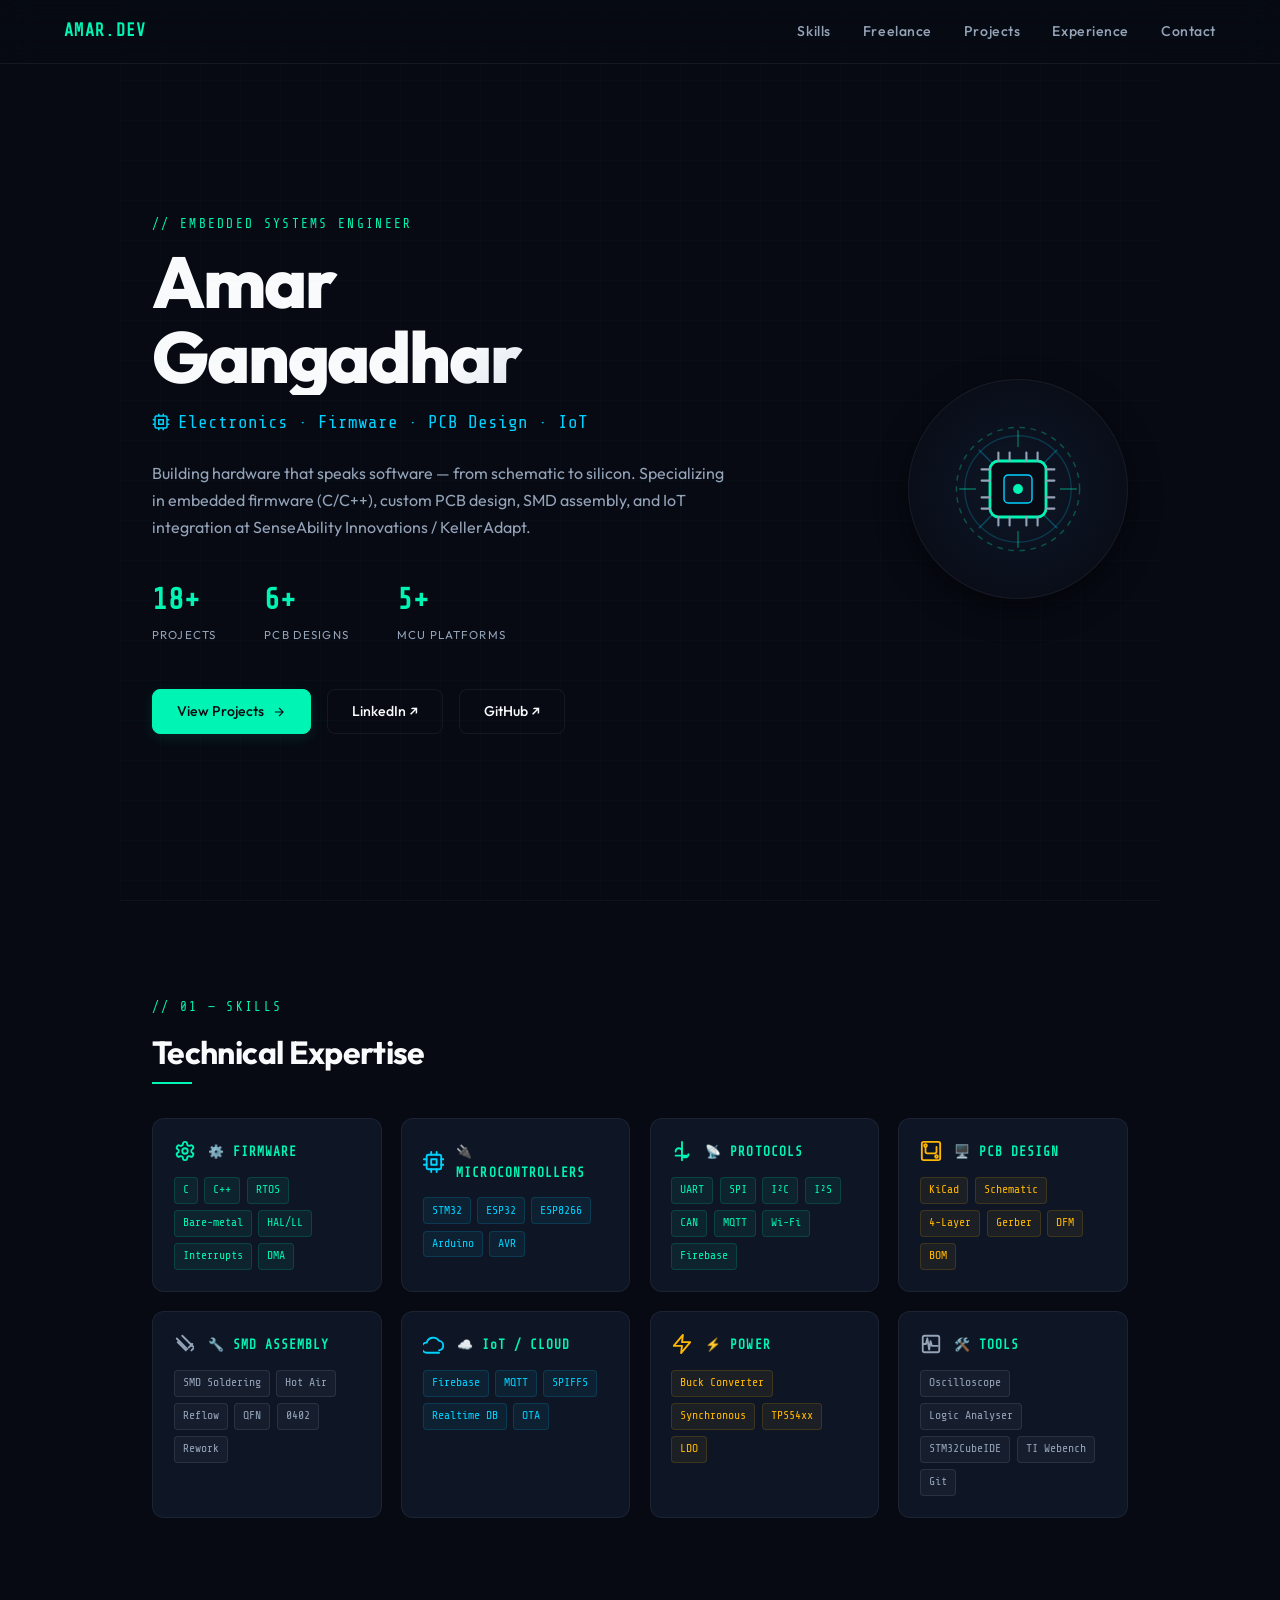
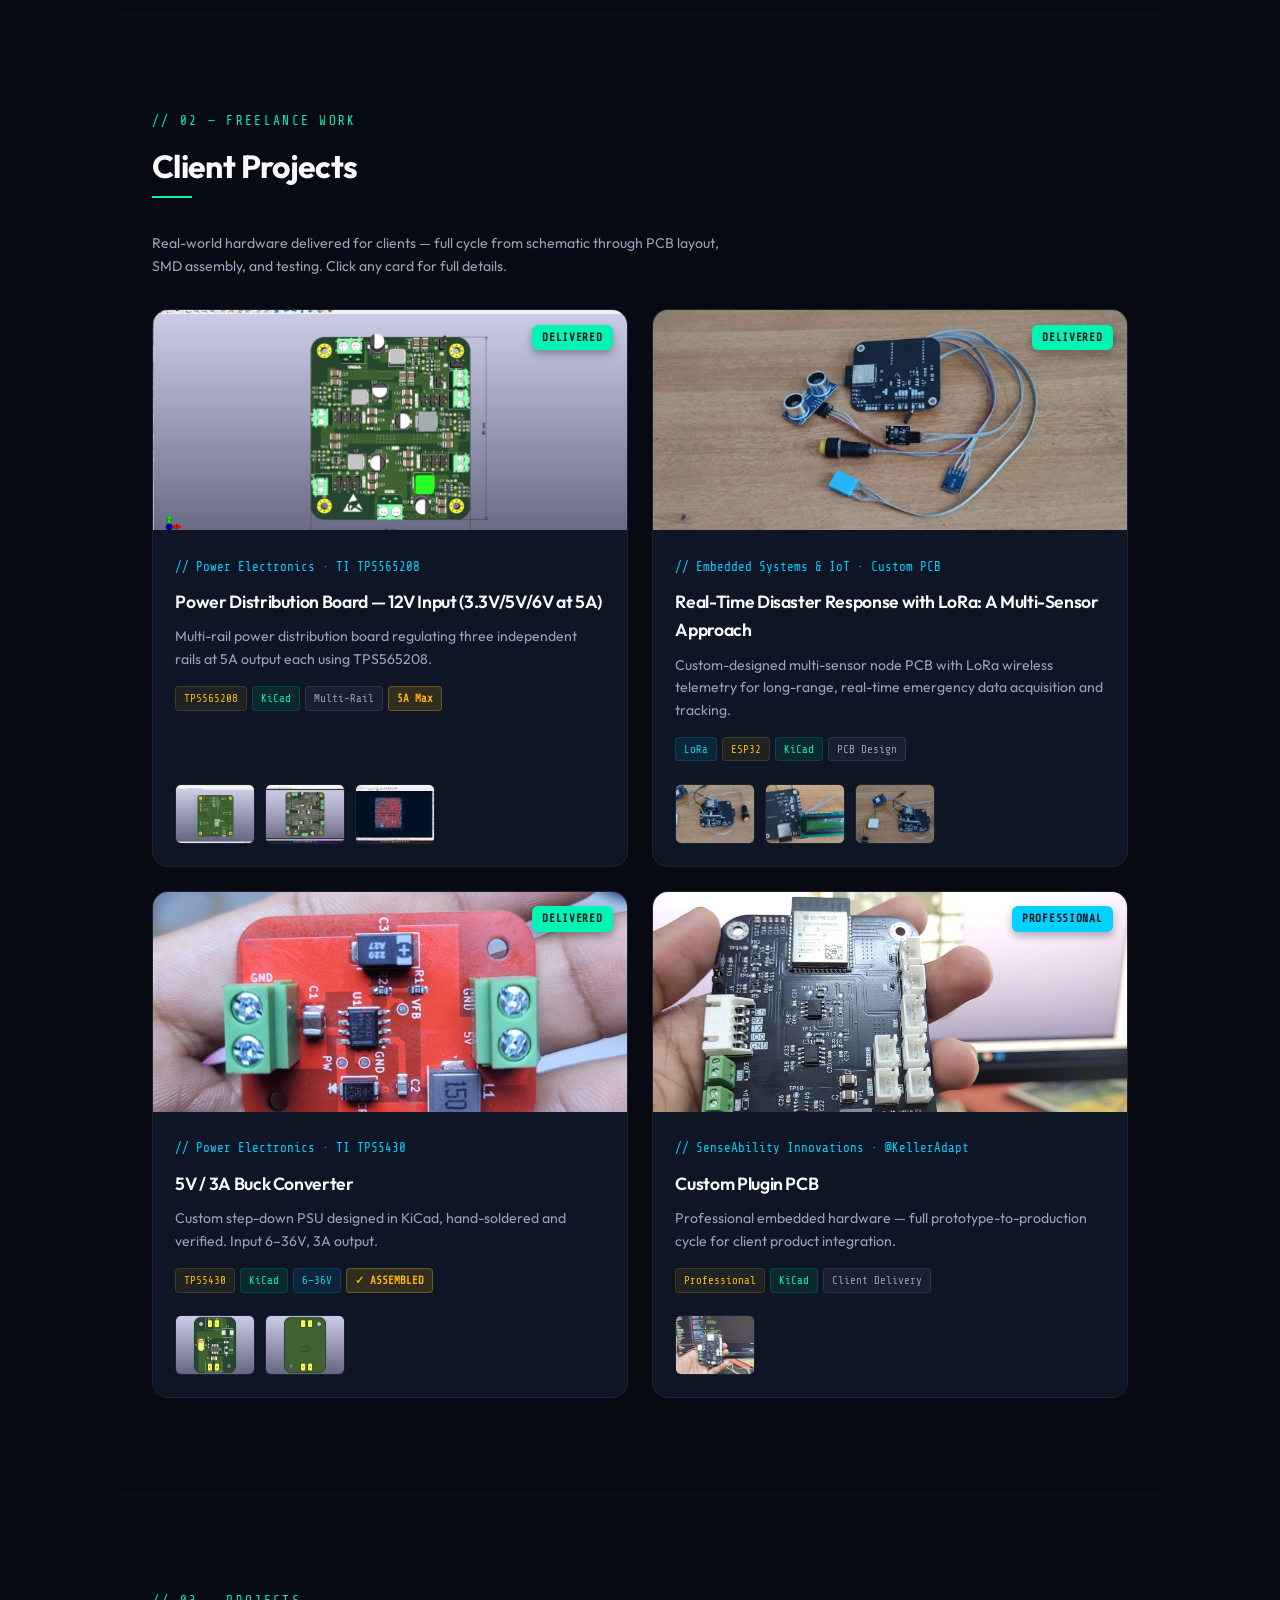
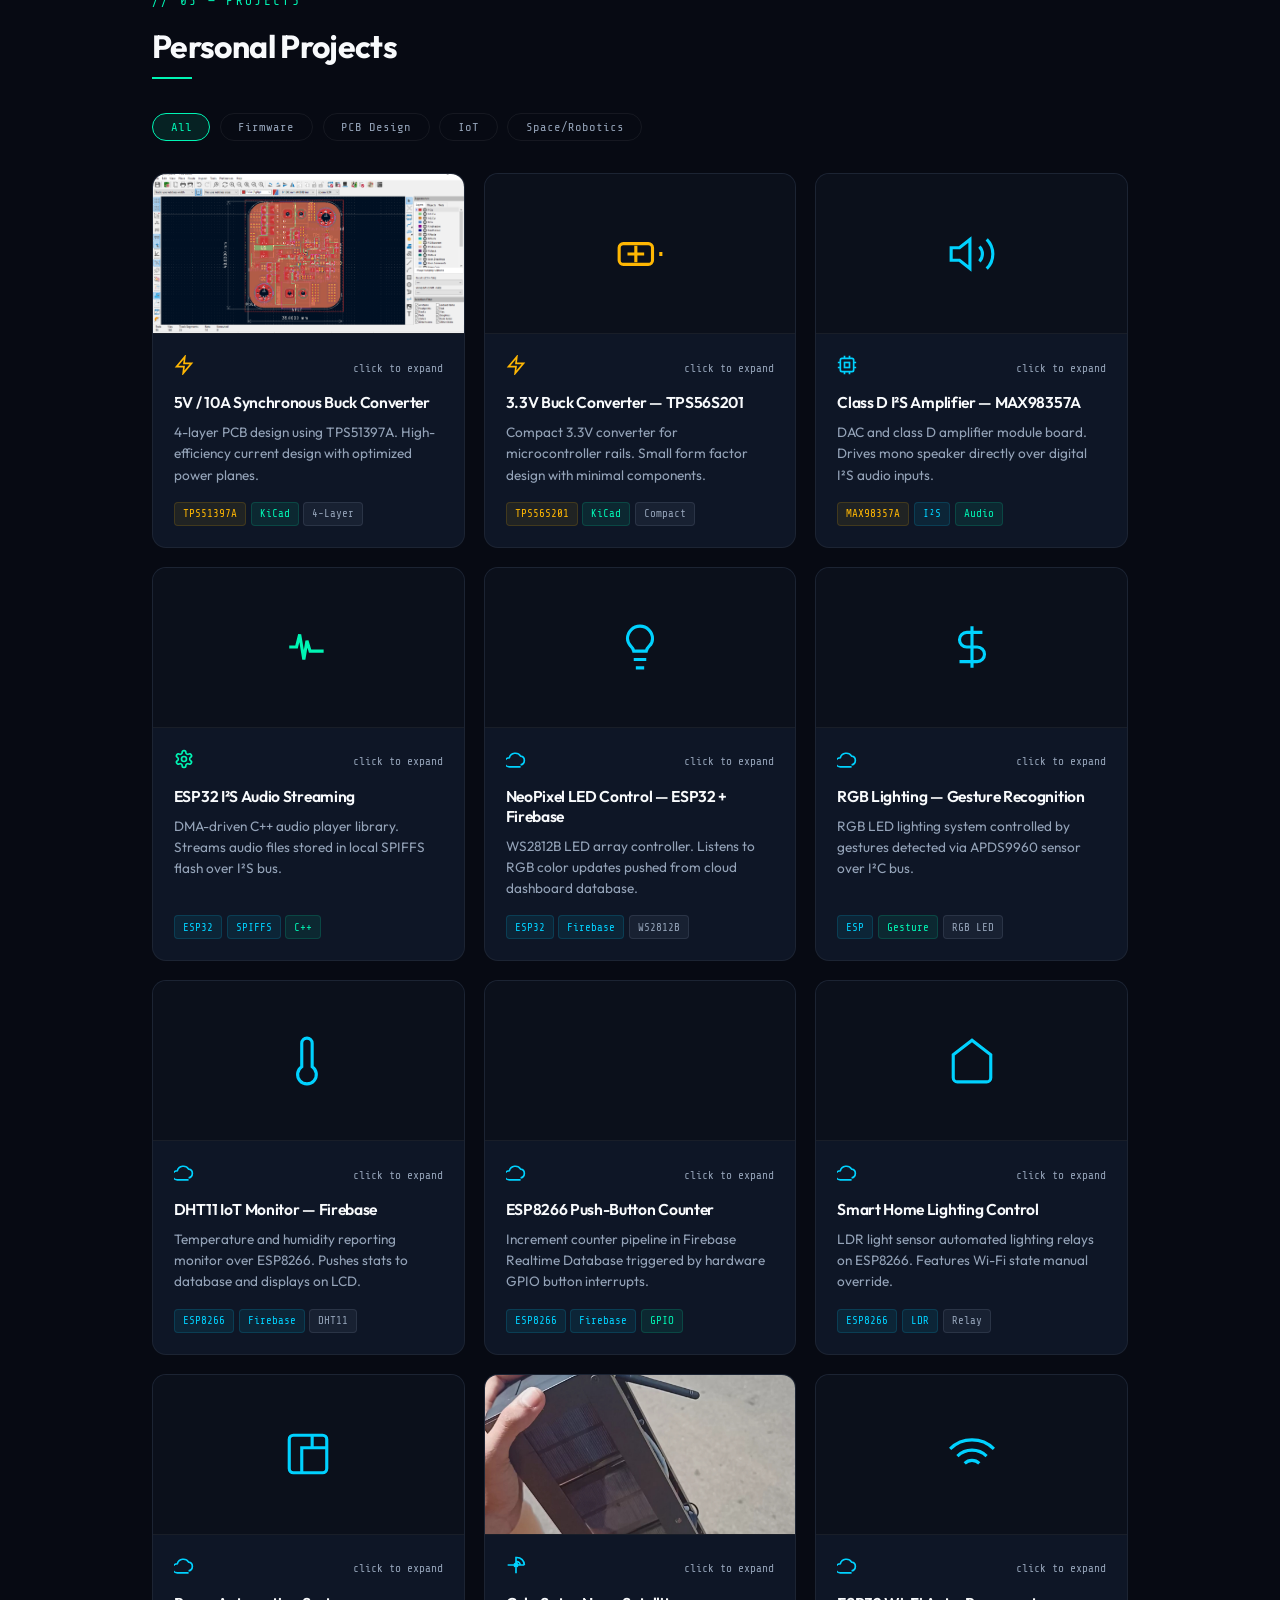
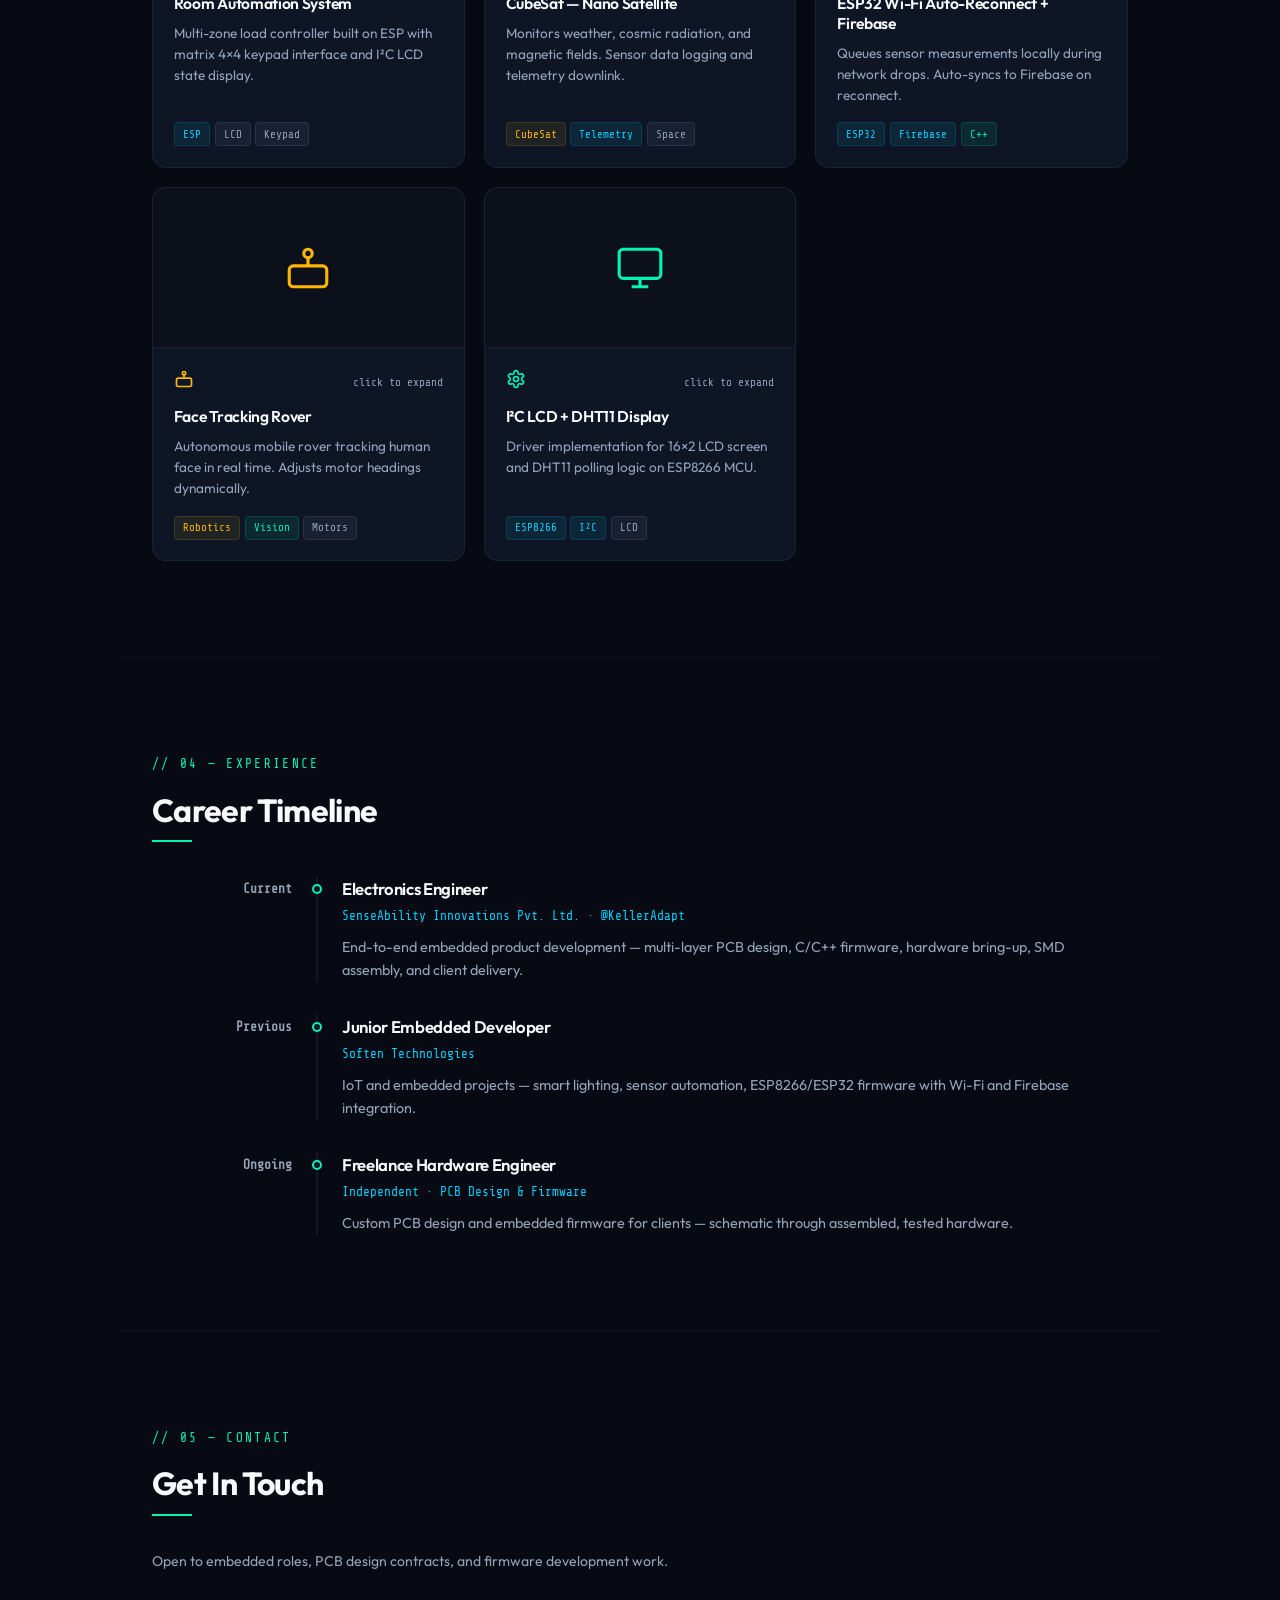
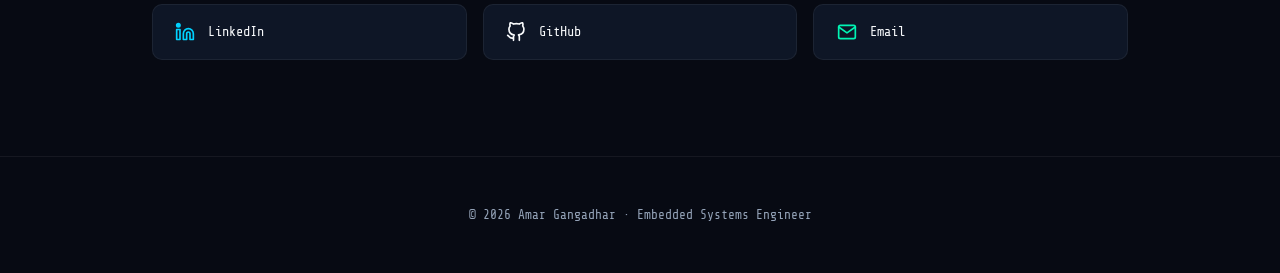
==== commit 43cf3cec: "feat: add project data script and associated assets for portfolio showcase" ====
--- a/index.html
+++ b/index.html
@@ -57,11 +57,11 @@
         
         <div class="hero-stats">
           <div class="stat">
-            <div class="stat-num">16+</div>
+            <div class="stat-num">18+</div>
             <div class="stat-lbl">PROJECTS</div>
           </div>
           <div class="stat">
-            <div class="stat-num">4+</div>
+            <div class="stat-num">6+</div>
             <div class="stat-lbl">PCB DESIGNS</div>
           </div>
           <div class="stat">
@@ -254,6 +254,54 @@
 
     <div class="freelance-grid">
 
+      <!-- Power Distribution Board Freelance Card -->
+      <div class="freelance-card" onclick="openModal('pdb12v')">
+        <div class="fl-img-wrap">
+          <img class="fl-img" src="assets/Screenshot 2026-06-23 151632 (1).png" alt="Power Distribution Board 12V"/>
+          <span class="fl-badge">DELIVERED</span>
+        </div>
+        <div class="fl-body">
+          <div class="fl-meta"><span class="fl-client">// Power Electronics · TI TPS565208</span></div>
+          <h3>Power Distribution Board — 12V Input (3.3V/5V/6V at 5A)</h3>
+          <p>Multi-rail power distribution board regulating three independent rails at 5A output each using TPS565208.</p>
+          <div class="project-tags">
+            <span class="pb yellow">TPS565208</span>
+            <span class="pb">KiCad</span>
+            <span class="pb gray">Multi-Rail</span>
+            <span class="pb pro">5A Max</span>
+          </div>
+        </div>
+        <div class="fl-images">
+          <img class="fl-thumb" src="assets/Screenshot 2026-06-23 151706.png" alt="Layout 3D" onclick="event.stopPropagation();openLightbox(this.src)"/>
+          <img class="fl-thumb" src="assets/Screenshot 2026-06-23 152048 - Copy (1).png" alt="Schematic" onclick="event.stopPropagation();openLightbox(this.src)"/>
+          <img class="fl-thumb" src="assets/Screenshot 2026-06-23 155324.png" alt="Layout PCB" onclick="event.stopPropagation();openLightbox(this.src)"/>
+        </div>
+      </div>
+
+      <!-- Real-Time Disaster Response with LoRa Freelance Card -->
+      <div class="freelance-card" onclick="openModal('loradisaster')">
+        <div class="fl-img-wrap">
+          <img class="fl-img" src="assets/IMG-20260624-WA0008.jpg.jpeg" alt="LoRa Disaster Response PCB"/>
+          <span class="fl-badge">DELIVERED</span>
+        </div>
+        <div class="fl-body">
+          <div class="fl-meta"><span class="fl-client">// Embedded Systems & IoT · Custom PCB</span></div>
+          <h3>Real-Time Disaster Response with LoRa: A Multi-Sensor Approach</h3>
+          <p>Custom-designed multi-sensor node PCB with LoRa wireless telemetry for long-range, real-time emergency data acquisition and tracking.</p>
+          <div class="project-tags">
+            <span class="pb blue">LoRa</span>
+            <span class="pb yellow">ESP32</span>
+            <span class="pb">KiCad</span>
+            <span class="pb gray">PCB Design</span>
+          </div>
+        </div>
+        <div class="fl-images">
+          <img class="fl-thumb" src="assets/IMG-20260624-WA0009.jpg.jpeg" alt="PCB Bottom" onclick="event.stopPropagation();openLightbox(this.src)"/>
+          <img class="fl-thumb" src="assets/IMG-20260624-WA0012.jpg.jpeg" alt="PCB Angle" onclick="event.stopPropagation();openLightbox(this.src)"/>
+          <img class="fl-thumb" src="assets/IMG-20260624-WA0015.jpg.jpeg" alt="PCB Top" onclick="event.stopPropagation();openLightbox(this.src)"/>
+        </div>
+      </div>
+
       <!-- Buck Converter Card -->
       <div class="freelance-card" onclick="openModal('buck5v')">
         <div class="fl-img-wrap">
@@ -320,9 +368,8 @@
 
       <!-- 5V 10A Sync Buck -->
       <div class="project-card" data-cat="pcb" onclick="openModal('buck10a')">
-        <div class="project-img-placeholder">
-          <!-- Power Supply Waveform/Battery SVG -->
-          <svg viewBox="0 0 24 24" fill="none" stroke="var(--yellow)" stroke-width="1.5"><rect x="2" y="7" width="16" height="10" rx="2" ry="2"></rect><path d="M22 11v2M6 12h8M10 8v8"/></svg>
+        <div class="project-img-placeholder" style="overflow: hidden;">
+          <img src="assets/PCB.png" alt="5V / 10A Synchronous Buck Converter PCB" style="width: 100%; height: 100%; object-fit: cover; transition: var(--transition);"/>
         </div>
         <div class="project-body">
           <div class="project-header">
@@ -549,8 +596,8 @@
 
       <!-- CubeSat -->
       <div class="project-card" data-cat="space" onclick="openModal('cubsat')">
-        <div class="project-img-placeholder">
-          <svg viewBox="0 0 24 24" fill="none" stroke="var(--blue)" stroke-width="1.5"><path d="M13 3A9 9 0 0 1 22 12M13 8A4 4 0 0 1 17 12M12 2v20M2 12h20M12 12m-2 0a2 2 0 1 0 4 0 2 2 0 1 0-4 0"></path></svg>
+        <div class="project-img-placeholder" style="overflow: hidden;">
+          <img src="assets/Screenshot_20260623_140616_Photos.jpg.jpeg" alt="CubeSat Nano Satellite" style="width: 100%; height: 100%; object-fit: cover; transition: var(--transition);"/>
         </div>
         <div class="project-body">
           <div class="project-header">
